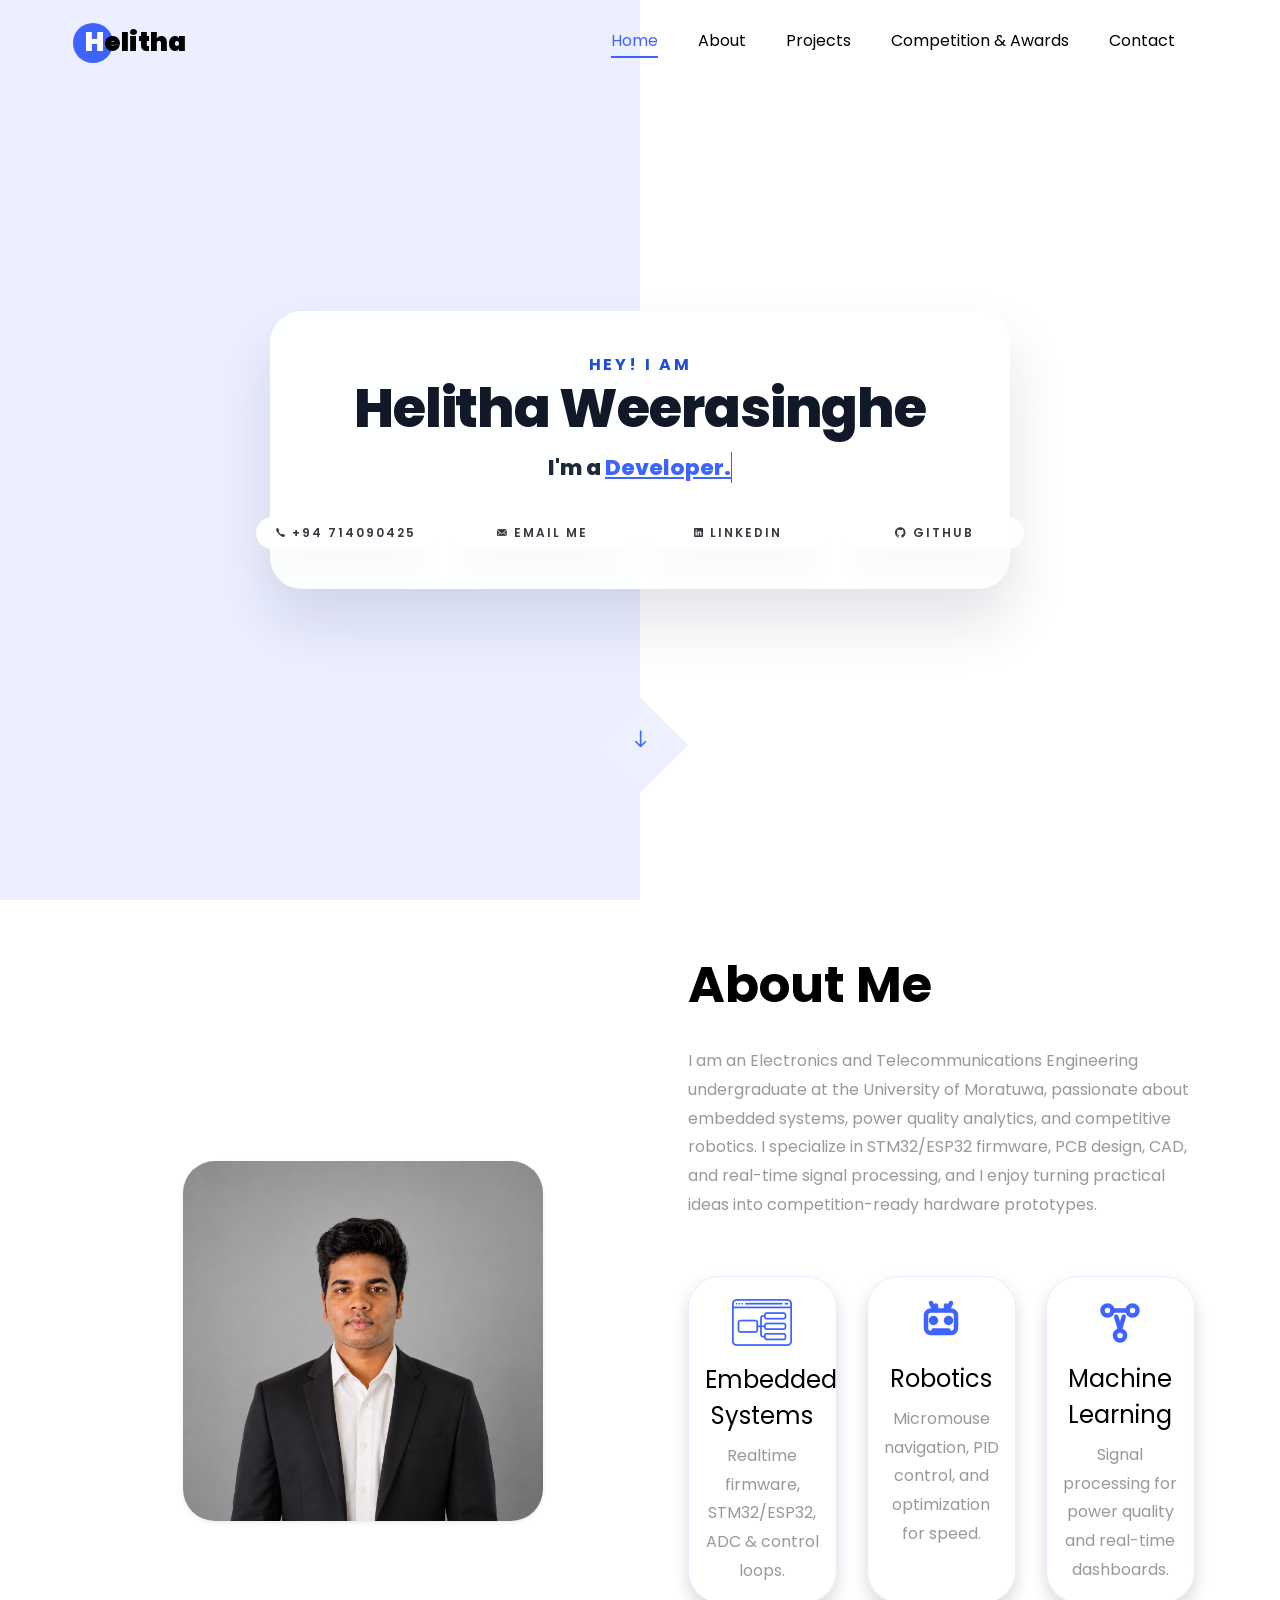
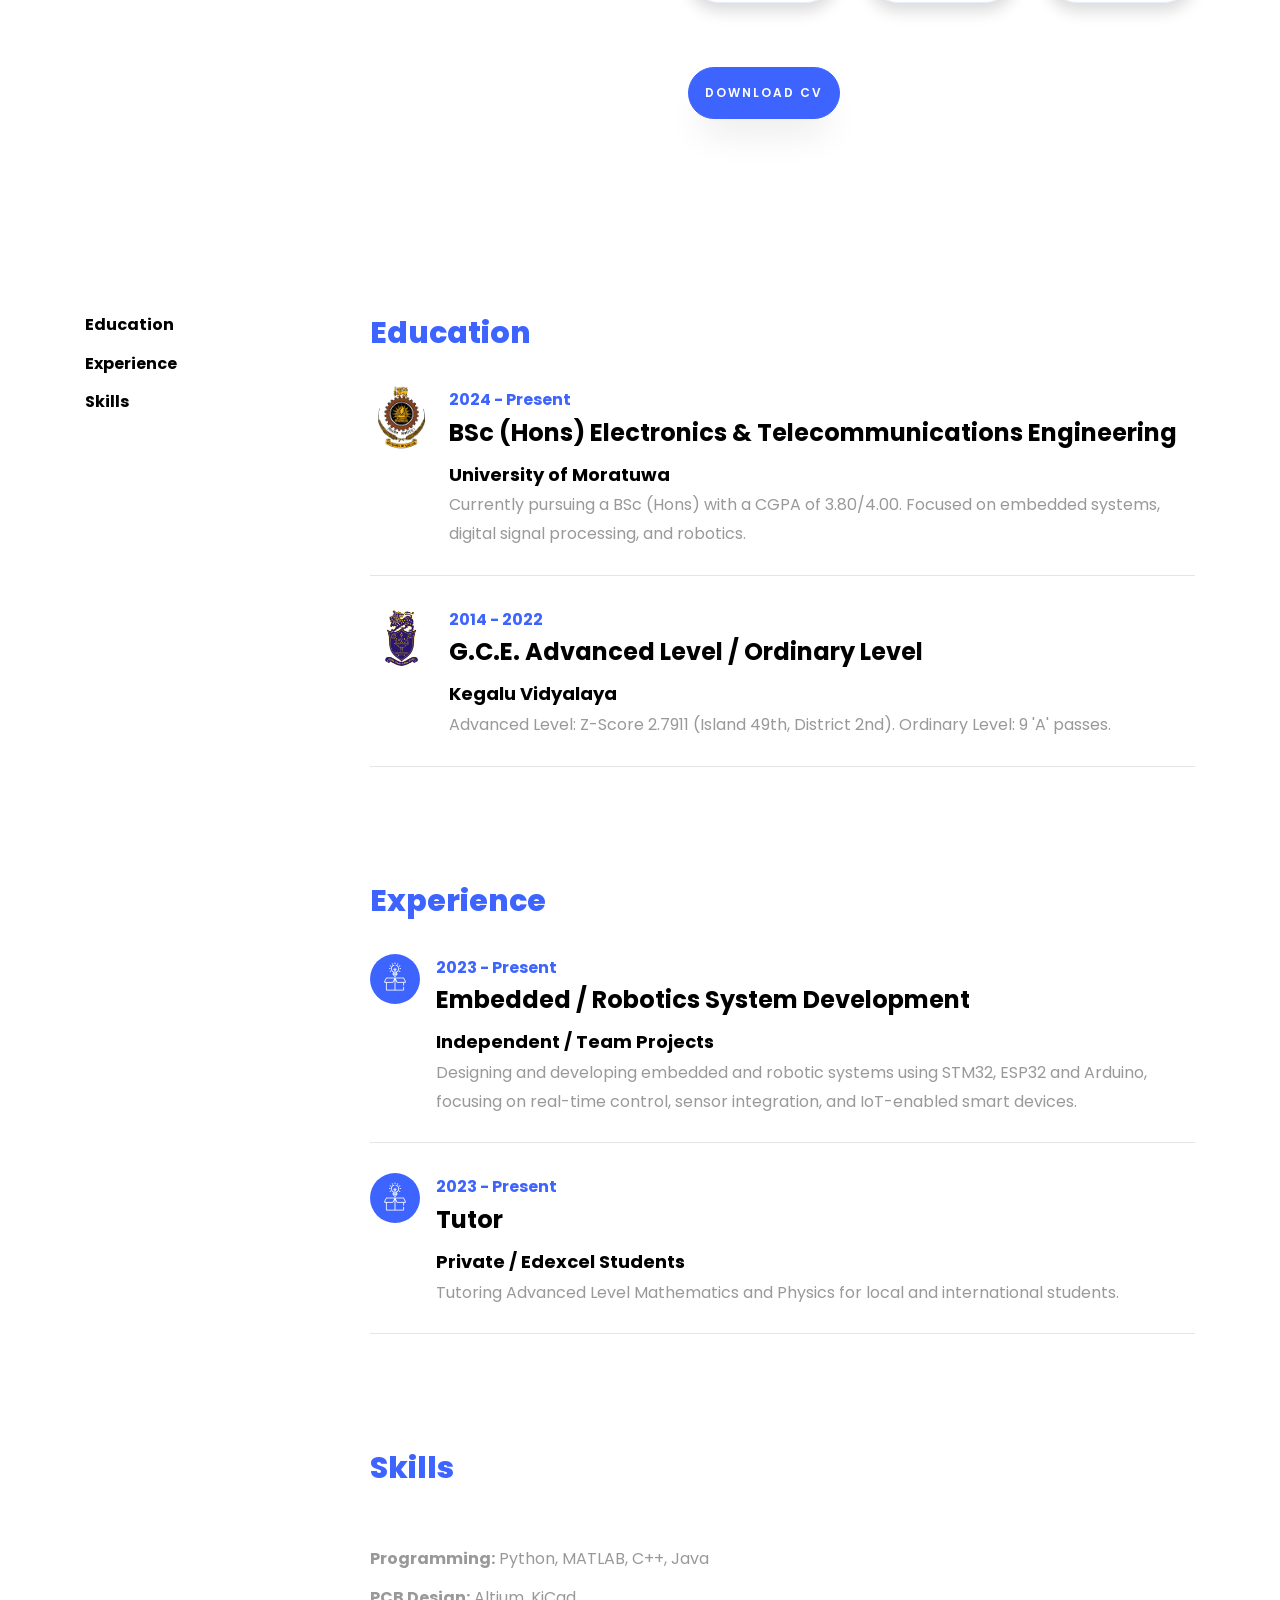
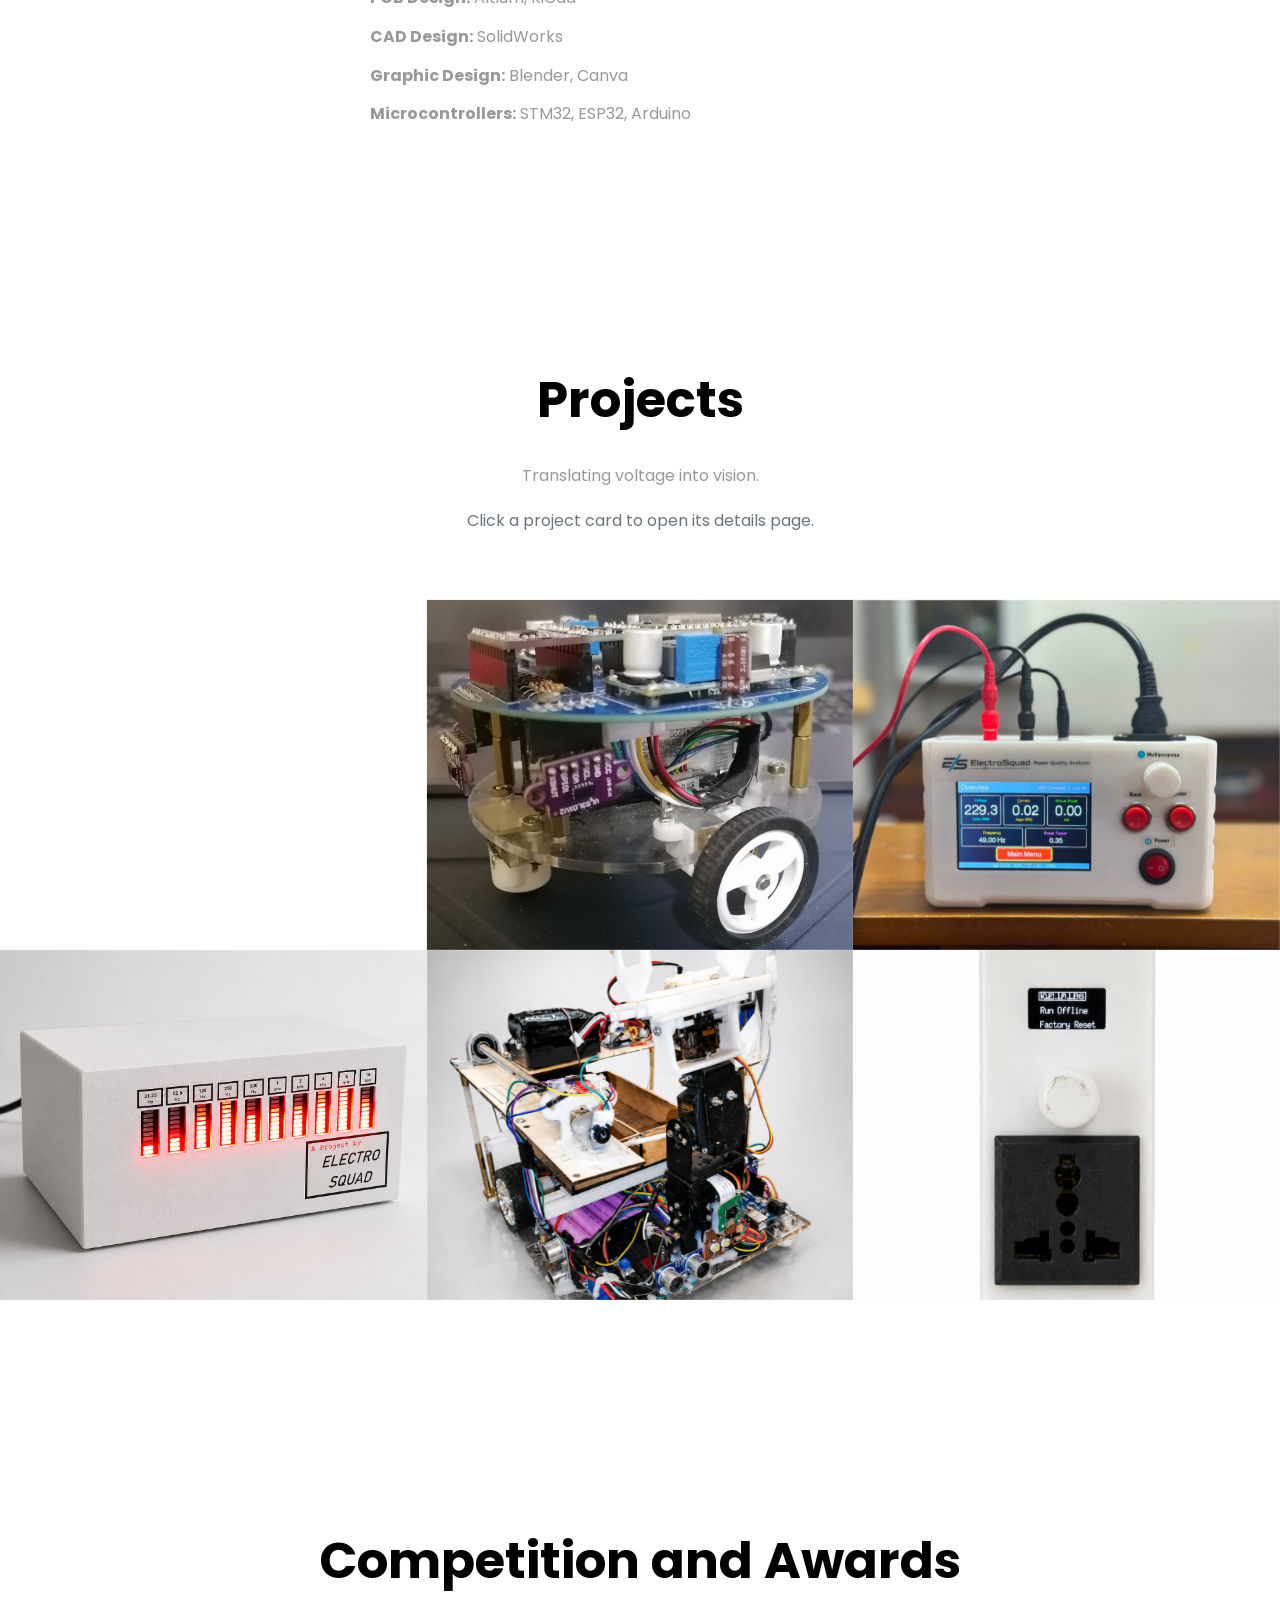
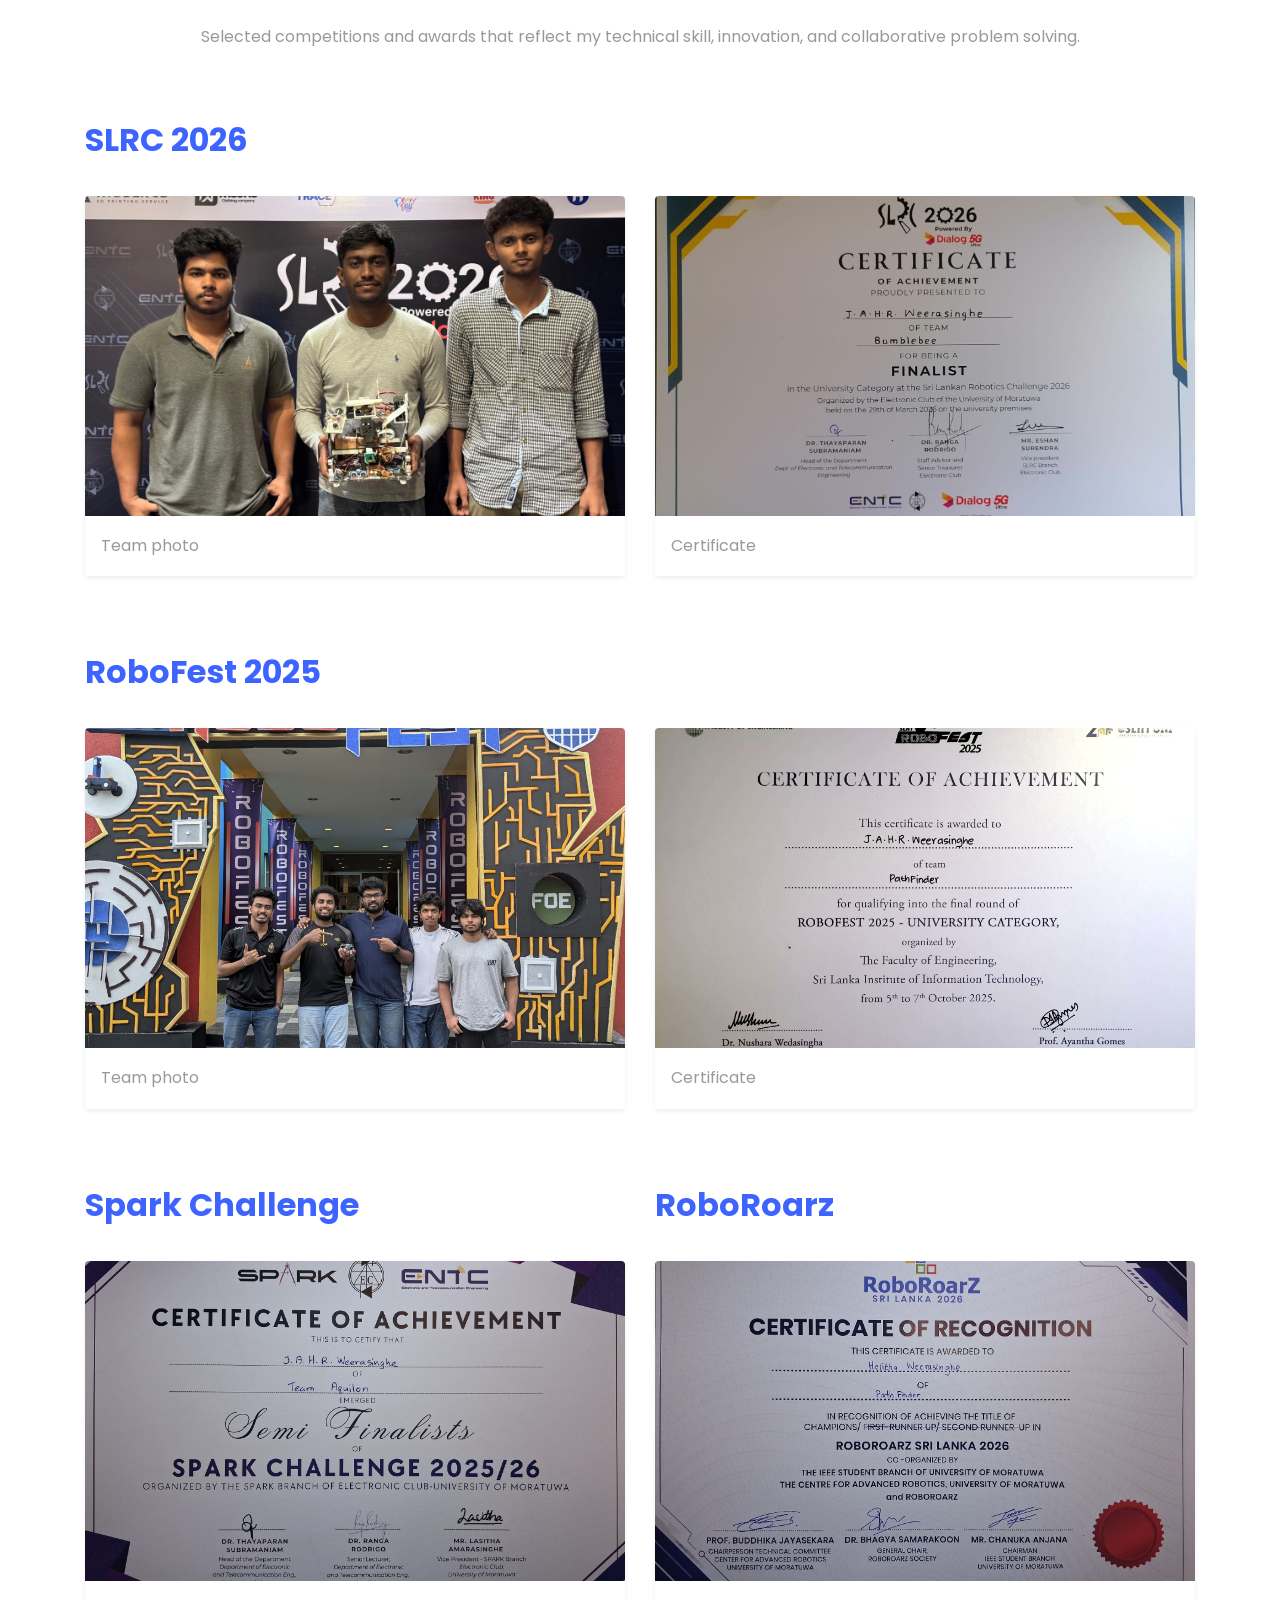
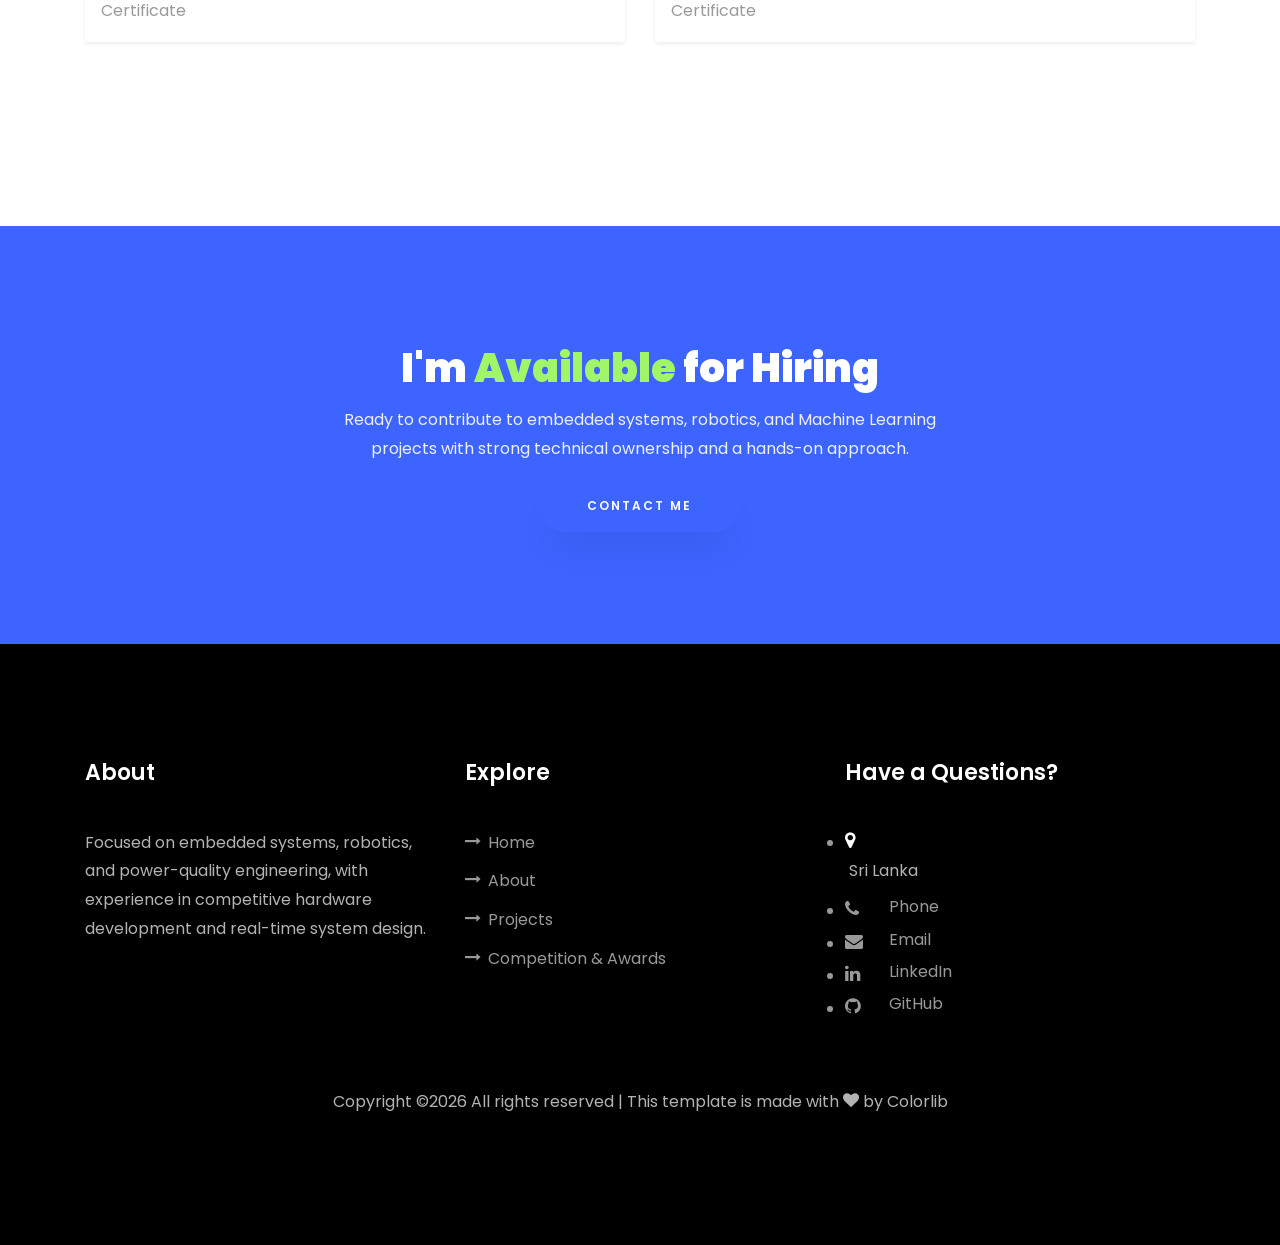
==== index.html @ 3f22e2e4 "Initial portfolio commit" ====
<!DOCTYPE html>
<html lang="en">
  <head>
    <title>Helitha Weerasinghe | Engineering Portfolio</title>
    <meta charset="utf-8">
    <meta name="viewport" content="width=device-width, initial-scale=1, shrink-to-fit=no">
    
    <link href="https://fonts.googleapis.com/css?family=Poppins:100,200,300,400,500,600,700,800,900" rel="stylesheet">

    <link rel="stylesheet" href="css/open-iconic-bootstrap.min.css">
    <link rel="stylesheet" href="css/animate.css">
    
    <link rel="stylesheet" href="css/owl.carousel.min.css">
    <link rel="stylesheet" href="css/owl.theme.default.min.css">
    <link rel="stylesheet" href="css/magnific-popup.css">

    <link rel="stylesheet" href="css/aos.css">

    <link rel="stylesheet" href="css/ionicons.min.css">
    
    <link rel="stylesheet" href="css/flaticon.css">
    <link rel="stylesheet" href="css/icomoon.css">
    <link rel="stylesheet" href="css/style.css">
  </head>
  <body data-spy="scroll" data-target=".site-navbar-target" data-offset="300">
	  
	  
    <nav class="navbar navbar-expand-lg navbar-dark ftco_navbar ftco-navbar-light site-navbar-target" id="ftco-navbar">
	    <div class="container">
	      <a class="navbar-brand" href="index.html"><span>H</span>elitha</a>
	      <button class="navbar-toggler js-fh5co-nav-toggle fh5co-nav-toggle" type="button" data-toggle="collapse" data-target="#ftco-nav" aria-controls="ftco-nav" aria-expanded="false" aria-label="Toggle navigation">
	        <span class="oi oi-menu"></span> Menu
	      </button>

	      <div class="collapse navbar-collapse" id="ftco-nav">
	        <ul class="navbar-nav nav ml-auto">
	          <li class="nav-item"><a href="#home-section" class="nav-link"><span>Home</span></a></li>
	          <li class="nav-item"><a href="#about-section" class="nav-link"><span>About</span></a></li>
	          <li class="nav-item"><a href="#projects-section" class="nav-link"><span>Projects</span></a></li>
	          <li class="nav-item"><a href="#competition-section" class="nav-link"><span>Competition &amp; Awards</span></a></li>
	          <li class="nav-item"><a href="#contact-section" class="nav-link"><span>Contact</span></a></li>
	        </ul>
	      </div>
	    </div>
	  </nav>
	  <section class="hero-wrap js-fullheight" id="home-section">
      <div class="overlay"></div>
      <div class="container">
        <div class="row no-gutters slider-text js-fullheight justify-content-center align-items-center">
          <div class="col-lg-8 col-md-6 ftco-animate d-flex align-items-center">
          	<div class="text text-center">
          		<span class="subheading">Hey! I am</span>
		  				<h1>Helitha Weerasinghe</h1>			  				<h2>I'm a 
								  <span
								     class="txt-rotate"
								     data-period="2000"
									     data-rotate='[ "Developer.", "Problem Solver.", "Competitor." ]'></span>
								</h2>								<div class="d-flex flex-column flex-sm-row justify-content-center align-items-center mt-4 contact-links">
								  <a href="tel:+94714090425" class="btn btn-light m-2 text-dark"><span class="ion-ios-call"></span> +94 714090425</a>
								  <a href="mailto:helithaweerasinghe4101@gmail.com" class="btn btn-light m-2 text-dark"><span class="ion-ios-mail"></span> Email Me</a>
								  <a href="https://www.linkedin.com/in/helitha-ruvinda-300064315/" target="_blank" class="btn btn-light m-2 text-dark"><span class="ion-logo-linkedin"></span> LinkedIn</a>
								  <a href="https://github.com/Helitha-Ruvinda" target="_blank" class="btn btn-light m-2 text-dark"><span class="ion-logo-github"></span> GitHub</a>
								</div>
							</div>
            </div>
          </div>
        </div>
      </div>
      <div class="mouse">
      				<a href="#about-section" class="mouse-icon">
					<div class="mouse-wheel"><span class="ion-ios-arrow-round-down"></span></div>
				</a>
			</div>
    </section>

    <section class="ftco-about img ftco-section ftco-no-pt ftco-no-pb" id="about-section">
    	<div class="container">
    		<div class="row d-flex no-gutters">
    			<div class="col-md-6 col-lg-6 d-flex justify-content-center">
    				<div class="img-about d-flex align-items-center justify-content-center">
    					<div class="profile-photo-card shadow-sm">
    						<img src="images/Helitha2.png" alt="Helitha Weerasinghe" class="img-fluid profile-photo">
    					</div>
    				</div>
    			</div>
    			<div class="col-md-6 col-lg-6 pl-md-5 py-5">
    				<div class="row justify-content-start pb-3">
		          <div class="col-md-12 heading-section ftco-animate">
		          	<h1 class="big">About</h1>
		            <h2 class="mb-4">About Me</h2>
		            <p>I am an Electronics and Telecommunications Engineering undergraduate at the University of Moratuwa, passionate about embedded systems, power quality analytics, and competitive robotics. I specialize in STM32/ESP32 firmware, PCB design, CAD, and real-time signal processing, and I enjoy turning practical ideas into competition-ready hardware prototypes.</p>
		          </div>
		        </div>

	        <!-- Highlights: quick visual summary -->
	        <div class="row mt-4">
	          <div class="col-md-4 d-flex align-items-stretch">
	            <div class="services-1 shadow p-3 w-100 text-center">
	              <span class="icon d-flex align-items-center justify-content-center mb-2"><i class="flaticon-ux-design"></i></span>
	              <h4 class="mb-2">Embedded Systems</h4>
	              <p class="mb-0">Realtime firmware, STM32/ESP32, ADC & control loops.</p>
	            </div>
	          </div>
	          <div class="col-md-4 d-flex align-items-stretch">
	            <div class="services-1 shadow p-3 w-100 text-center">
	              <span class="icon d-flex align-items-center justify-content-center mb-2">
	                <svg viewBox="0 0 24 24" fill="none" stroke="currentColor" stroke-width="1.8" stroke-linecap="round" stroke-linejoin="round" xmlns="http://www.w3.org/2000/svg">
	                  <rect x="6" y="7" width="12" height="9" rx="2" />
	                  <circle cx="9" cy="11" r="1" />
	                  <circle cx="15" cy="11" r="1" />
	                  <path d="M9 15h6" />
	                  <path d="M10 7V5" />
	                  <path d="M14 7V5" />
	                  <path d="M8 4l1 2" />
	                  <path d="M16 4l-1 2" />
	                </svg>
	              </span>
	              <h4 class="mb-2">Robotics</h4>
	              <p class="mb-0">Micromouse navigation, PID control, and optimization for speed.</p>
	            </div>
	          </div>
	          <div class="col-md-4 d-flex align-items-stretch">
	            <div class="services-1 shadow p-3 w-100 text-center">
	              <span class="icon d-flex align-items-center justify-content-center mb-2">
	                <svg viewBox="0 0 24 24" fill="none" stroke="currentColor" stroke-width="1.8" stroke-linecap="round" stroke-linejoin="round" xmlns="http://www.w3.org/2000/svg">
	                  <circle cx="7" cy="7" r="2" />
	                  <circle cx="17" cy="7" r="2" />
	                  <circle cx="12" cy="17" r="2" />
	                  <path d="M9 7h6" />
	                  <path d="M10.5 9.5L12 14.5" />
	                  <path d="M13.5 9.5L12 14.5" />
	                </svg>
	              </span>
	              <h4 class="mb-2">Machine Learning</h4>
	              <p class="mb-0">Signal processing for power quality and real-time dashboards.</p>
	            </div>
	          </div>
	        </div>

	        <div class="mt-4">
	          <p><a href="#" class="btn btn-primary py-3 px-3">Download CV</a></p>
	        </div>
	        </div>
        </div>
    	</div>

    <div class="ftco-section ftco-no-pb goto-here">
    	<div class="container">
    		<div class="row justify-content-center pb-3">
			  <div class="col-md-12 heading-section text-center ftco-animate">
			  </div>
			</div>
    		<div class="row">
    			<div class="col-md-3">
    			  <nav id="navi">
					    <ul>
					      <li><a href="#page-1">Education</a></li>
					      <li><a href="#page-2">Experience</a></li>
					      <li><a href="#page-3">Skills</a></li>
					    </ul>
					  </nav>
					</div>
					<div class="col-md-9">
					  <div id="page-1" class= "page one">
					  	<h2 class="heading">Education</h2>
					    <div class="resume-wrap d-flex ftco-animate">
	    				<div class="icon d-flex align-items-center justify-content-center" style="width:64px;height:64px;background:none;padding:0;overflow:hidden;border-radius:50%;">
	    					<img src="images/University_of_Moratuwa_logo.png" alt="University of Moratuwa" style="width:100%;height:100%;border-radius:50%;object-fit:cover;display:block;">
	    				</div>
	    				<div class="text pl-3">
		    					<span class="date">2024 - Present</span>
		    					<h2>BSc (Hons) Electronics &amp; Telecommunications Engineering</h2>
		    					<span class="position">University of Moratuwa</span>
		    					<p>Currently pursuing a BSc (Hons) with a CGPA of 3.80/4.00. Focused on embedded systems, digital signal processing, and robotics.</p>
					  		</div>
	    				</div>
	    				<div class="resume-wrap d-flex ftco-animate">
	    				<div class="icon d-flex align-items-center justify-content-center" style="width:64px;height:64px;background:none;padding:0;overflow:hidden;border-radius:50%;">
	    					<img src="images/Kegalu_Vidyalaya_Logo.png" alt="Kegalu Vidyalaya" style="width:90%;height:90%;border-radius:50%;object-fit:contain;display:block;margin:auto;">
	    				</div>
	    				<div class="text pl-3">
		    					<span class="date">2014 - 2022</span>
		    					<h2>G.C.E. Advanced Level / Ordinary Level</h2>
		    					<span class="position">Kegalu Vidyalaya</span>
		    					<p>Advanced Level: Z-Score 2.7911 (Island 49th, District 2nd). Ordinary Level: 9 'A' passes.</p>
					  		</div>
	    				</div>
					  </div>

					  <div id="page-2" class= "page two">
					  	<h2 class="heading">Experience</h2>
					    <div class="resume-wrap d-flex ftco-animate">
	    				<div class="icon d-flex align-items-center justify-content-center">
	    					<span class="flaticon-ideas"></span>
	    				</div>
	    				<div class="text pl-3">
		    					<span class="date">2023 - Present</span>
		    					<h2>Embedded / Robotics System Development</h2>
		    					<span class="position">Independent / Team Projects</span>
		    					<p>Designing and developing embedded and robotic systems using STM32, ESP32 and Arduino, focusing on real-time control, sensor integration, and IoT-enabled smart devices.</p>
					  		</div>
	    				</div>
	    				<div class="resume-wrap d-flex ftco-animate">
	    				<div class="icon d-flex align-items-center justify-content-center">
	    					<span class="flaticon-ideas"></span>
	    				</div>
	    				<div class="text pl-3">
		    					<span class="date">2023 - Present</span>
		    					<h2>Tutor</h2>
		    					<span class="position">Private / Edexcel Students</span>
		    					<p>Tutoring Advanced Level Mathematics and Physics for local and international students.</p>
					  		</div>
	    				</div>
					  </div>

					  <div id="page-3" class= "page three">
					  	<h2 class="heading">Skills</h2>
					  	<div class="row mb-4">
					  		<div class="col-md-12">
		    					<ul class="about-info mt-4 px-md-0 px-2">
		    						<li><strong>Programming:</strong> Python, MATLAB, C++, Java</li>
		    						<li><strong>PCB Design:</strong> Altium, KiCad</li>
		    						<li><strong>CAD Design:</strong> SolidWorks</li>
		    						<li><strong>Graphic Design:</strong> Blender, Canva</li>
		    						<li><strong>Microcontrollers:</strong> STM32, ESP32, Arduino</li>
		    					</ul>
					  		</div>
						</div>

						      </div>
						    </div>
					  	</div>
			  	</div>
			  </div>
    	</div>    </section>

    <section class="ftco-section ftco-project" id="projects-section">
    	<div class="container-fluid px-md-0">
    		<div class="row no-gutters justify-content-center pb-5">
          <div class="col-md-12 heading-section text-center ftco-animate">
          	<h1 class="big big-2">Projects</h1>
            <h2 class="mb-4">Projects</h2>
            <p>Translating voltage into vision.</p>
            <p class="text-muted">Click a project card to open its details page.</p>
          </div>
        </div>
    		<div class="row no-gutters">
    			<div class="col-md-4">
    				<a href="project-micromouse2026.html" class="d-block" style="display:block;width:100%;height:100%;">
	    				<div class="project img ftco-animate d-flex justify-content-center align-items-center" style="background-image: url(images/Micromouse2026.jpg);">
	    					<div class="overlay"></div>
	    					<div class="text text-center p-4">
	      						<h3>Micromouse 2026 - BlackPearl</h3>
	      						<span>Autonomous Robotics</span>
	    					</div>
	    				</div>
    				</a>
  				</div>
  				<div class="col-md-4">
    				<a href="project-micromouse2025.html" class="d-block" style="display:block;width:100%;height:100%;">
	    				<div class="project img ftco-animate d-flex justify-content-center align-items-center" style="background-image: url(images/Micromouse22025.jpg);">
	    					<div class="overlay"></div>
	    					<div class="text text-center p-4">
	      						<h3>Micromouse 2025</h3>
	      						<span>Maze Navigation</span>
	    					</div>
	    				</div>
    				</a>
  				</div>

  				<div class="col-md-4">
    				<a href="project-powerqualityanalyzer.html" class="d-block" style="display:block;width:100%;height:100%;">
	    				<div class="project img ftco-animate d-flex justify-content-center align-items-center" style="background-image: url(images/PowerQualityAnalyzer.jpeg);">
	    					<div class="overlay"></div>
	    					<div class="text text-center p-4">
	      						<h3>Power Quality Analyzer</h3>
	      						<span>Electrical Diagnostics</span>
	    					</div>
	    				</div>
    				</a>
  				</div>
  				<div class="col-md-4">
    				<a href="project-analog-audio-spectrum-analyzer.html" class="d-block" style="display:block;width:100%;height:100%;">
	    				<div class="project img ftco-animate d-flex justify-content-center align-items-center" style="background-image: url(images/FrequencySpectrumAnalyzer.png);">
	    					<div class="overlay"></div>
	    					<div class="text text-center p-4">
	      						<h3>Frequency Spectrum Analyzer</h3>
	      						<span>Analog Frequency Analyzer</span>
	    					</div>
	    				</div>
    				</a>
  				</div>
  				<div class="col-md-4">
    				<a href="project-slrc2026.html" class="d-block" style="display:block;width:100%;height:100%;">
	    				<div class="project img ftco-animate d-flex justify-content-center align-items-center" style="background-image: url(images/SLRC2026.jpg);">
	    					<div class="overlay"></div>
	    					<div class="text text-center p-4">
	      						<h3>SLRC 2026</h3>
	      						<span>Robotics Competition</span>
	    					</div>
	    				</div>
    				</a>
  				</div>
  				<div class="col-md-4">
    				<a href="project-smartacpoweradapter.html" class="d-block" style="display:block;width:100%;height:100%;">
	    				<div class="project img ftco-animate d-flex justify-content-center align-items-center" style="background-image: url(images/SmartAcPowerAdapter.png);">
	    					<div class="overlay"></div>
	    					<div class="text text-center p-4">
	      						<h3>Smart AC Power Adapter</h3>
	      						<span>Power Quality Automation</span>
	    					</div>
	    				</div>
    				</a>
  				</div>
    		</div>
    	</div>
    </section>

    <section class="ftco-section" id="competition-section">
      <div class="container">
        <div class="row justify-content-center pb-5">
          <div class="col-md-12 heading-section text-center ftco-animate">
            <h1 class="big big-2">Competition & Awards</h1>
            <h2 class="mb-4">Competition and Awards</h2>
            <p>Selected competitions and awards that reflect my technical skill, innovation, and collaborative problem solving.</p>
          </div>
        </div>
        <div class="row mb-5">
          <div class="col-12 mb-3">
            <h2 class="mb-3 text-primary font-weight-bold">SLRC 2026</h2>
          </div>
          <div class="col-md-6 mb-4 ftco-animate">
            <div class="shadow-sm rounded overflow-hidden h-100 d-flex flex-column">
              <div style="height:320px; overflow:hidden;">
                <img src="images/SLRC.jpg" class="img-fluid w-100 h-100" style="object-fit:cover;" alt="SLRC team photo">
              </div>
              <div class="p-3 bg-white">
                <p class="mb-0">Team photo</p>
              </div>
            </div>
          </div>
          <div class="col-md-6 mb-4 ftco-animate">
            <div class="shadow-sm rounded overflow-hidden h-100 d-flex flex-column">
              <div style="height:320px; overflow:hidden;">
                <img src="images/SLRC.jpeg" class="img-fluid w-100 h-100" style="object-fit:cover;" alt="SLRC certificate">
              </div>
              <div class="p-3 bg-white">
                <p class="mb-0">Certificate</p>
              </div>
            </div>
          </div>
        </div>
        <div class="row mb-5">
          <div class="col-12 mb-3">
            <h2 class="mb-3 text-primary font-weight-bold">RoboFest 2025</h2>
          </div>
          <div class="col-md-6 mb-4 ftco-animate">
            <div class="shadow-sm rounded overflow-hidden h-100 d-flex flex-column">
              <div style="height:320px; overflow:hidden;">
                <img src="images/RoboFest2025%20(2).jpg" class="img-fluid w-100 h-100" style="object-fit:cover;" alt="RoboFest team photo">
              </div>
              <div class="p-3 bg-white">
                <p class="mb-0">Team photo</p>
              </div>
            </div>
          </div>
          <div class="col-md-6 mb-4 ftco-animate">
            <div class="shadow-sm rounded overflow-hidden h-100 d-flex flex-column">
              <div style="height:320px; overflow:hidden;">
                <img src="images/RoboFest2025.jpg" class="img-fluid w-100 h-100" style="object-fit:cover;" alt="RoboFest certificate">
              </div>
              <div class="p-3 bg-white">
                <p class="mb-0">Certificate</p>
              </div>
            </div>
          </div>
        </div>
        <div class="row mb-3">
          <div class="col-md-6">
            <h2 class="mb-3 text-primary font-weight-bold">Spark Challenge</h2>
          </div>
          <div class="col-md-6">
            <h2 class="mb-3 text-primary font-weight-bold">RoboRoarz</h2>
          </div>
        </div>
        <div class="row mb-5">
          <div class="col-md-6 mb-4 ftco-animate">
            <div class="shadow-sm rounded overflow-hidden h-100 d-flex flex-column">
              <div style="height:320px; overflow:hidden;">
                <img src="images/Spark.jpg" class="img-fluid w-100 h-100" style="object-fit:cover;" alt="Spark certificate">
              </div>
              <div class="p-3 bg-white">
                <p class="mb-0">Certificate</p>
              </div>
            </div>
          </div>
          <div class="col-md-6 mb-4 ftco-animate">
            <div class="shadow-sm rounded overflow-hidden h-100 d-flex flex-column">
              <div style="height:320px; overflow:hidden;">
                <img src="images/RoboRoarz.jpg" class="img-fluid w-100 h-100" style="object-fit:cover;" alt="RoboRoarz certificate">
              </div>
              <div class="p-3 bg-white">
                <p class="mb-0">Certificate</p>
              </div>
            </div>
          </div>
        </div>
      </div>
    </section>





    <section class="ftco-section ftco-hireme img" style="background-image: url(images/bg_1.jpg)">
    	<div class="overlay"></div>
			<div class="container">
				<div class="row justify-content-center">
					<div class="col-md-7 ftco-animate text-center">
						<h2>I'm <span>Available</span> for Hiring</h2>
						<p>Ready to contribute to embedded systems, robotics, and Machine Learning projects with strong technical ownership and a hands-on approach.</p>
						<p class="mb-0"><a href="#contact-section" class="btn btn-primary py-3 px-5">Contact me</a></p>
					</div>
				</div>
			</div>
		</section>

    <footer id="contact-section" class="ftco-footer ftco-section">
      <div class="container">
        <div class="row mb-5">
          <div class="col-md-4">
            <div class="ftco-footer-widget mb-4">
              <h2 class="ftco-heading-2">About</h2>
              <p>Focused on embedded systems, robotics, and power-quality engineering, with experience in competitive hardware development and real-time system design.</p>
            </div>
          </div>
          <div class="col-md-4">
             <div class="ftco-footer-widget mb-4">
              <h2 class="ftco-heading-2">Explore</h2>
              <ul class="list-unstyled">
                <li><a href="#home-section"><span class="icon-long-arrow-right mr-2"></span>Home</a></li>
                <li><a href="#about-section"><span class="icon-long-arrow-right mr-2"></span>About</a></li>
                <li><a href="#projects-section"><span class="icon-long-arrow-right mr-2"></span>Projects</a></li>
                <li><a href="#competition-section"><span class="icon-long-arrow-right mr-2"></span>Competition &amp; Awards</a></li>
              </ul>
            </div>
          </div>
          <div class="col-md-4">
            <div class="ftco-footer-widget mb-4">
            	<h2 class="ftco-heading-2">Have a Questions?</h2>
            	<div class="block-23 mb-3">
	              <ul>
	                <li><span class="icon icon-map-marker"></span><span class="text">Sri Lanka</span></li>
	                <li><a href="tel:+94714090425"><span class="icon icon-phone"></span><span class="text">Phone</span></a></li>
	                <li><a href="mailto:helithaweerasinghe4101@gmail.com"><span class="icon icon-envelope"></span><span class="text">Email</span></a></li>
	                <li><a href="https://www.linkedin.com/in/helitha-ruvinda-300064315/" target="_blank" rel="noopener"><span class="icon icon-linkedin"></span><span class="text">LinkedIn</span></a></li>
	                <li><a href="https://github.com/Helitha-Ruvinda" target="_blank" rel="noopener"><span class="icon icon-github"></span><span class="text">GitHub</span></a></li>
	              </ul>
	            </div>
            </div>
          </div>
        </div>
        <div class="row">
          <div class="col-md-12 text-center">

            <p><!-- Link back to Colorlib can't be removed. Template is licensed under CC BY 3.0. -->
  Copyright &copy;<script>document.write(new Date().getFullYear());</script> All rights reserved | This template is made with <i class="icon-heart color-danger" aria-hidden="true"></i> by <a href="https://colorlib.com" target="_blank">Colorlib</a>
  <!-- Link back to Colorlib can't be removed. Template is licensed under CC BY 3.0. --></p>
          </div>
        </div>
      </div>
    </footer>
    
  

  <!-- loader -->
  <div id="ftco-loader" class="show fullscreen"><svg class="circular" width="48px" height="48px"><circle class="path-bg" cx="24" cy="24" r="22" fill="none" stroke-width="4" stroke="#eeeeee"/><circle class="path" cx="24" cy="24" r="22" fill="none" stroke-width="4" stroke-miterlimit="10" stroke="#F96D00"/></svg></div>


  <script src="js/jquery.min.js"></script>
  <script src="js/jquery-migrate-3.0.1.min.js"></script>
  <script src="js/popper.min.js"></script>
  <script src="js/bootstrap.min.js"></script>
  <script src="js/jquery.easing.1.3.js"></script>
  <script src="js/jquery.waypoints.min.js"></script>
  <script src="js/jquery.stellar.min.js"></script>
  <script src="js/owl.carousel.min.js"></script>
  <script src="js/jquery.magnific-popup.min.js"></script>
  <script src="js/aos.js"></script>
  <script src="js/jquery.animateNumber.min.js"></script>
  <script src="js/scrollax.min.js"></script>
  
  <script src="js/main.js"></script>
    
  </body>
</html>
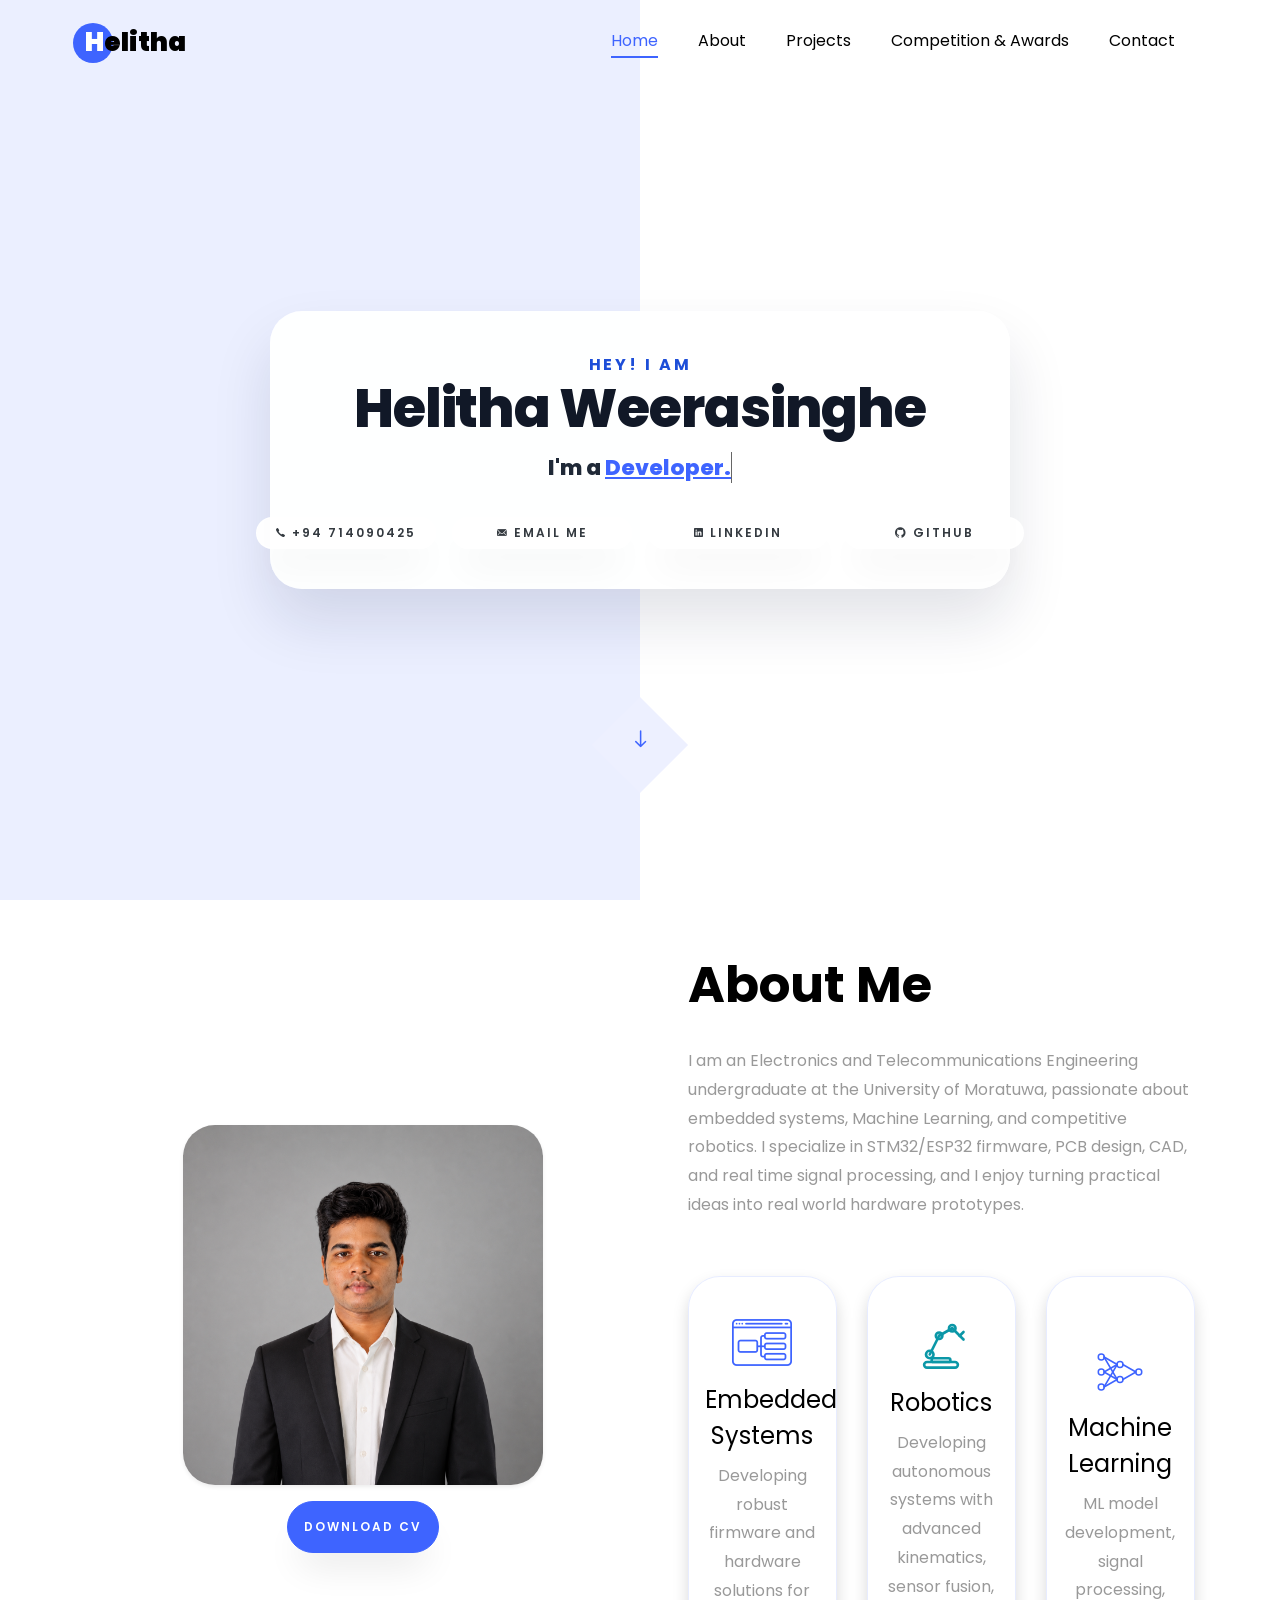
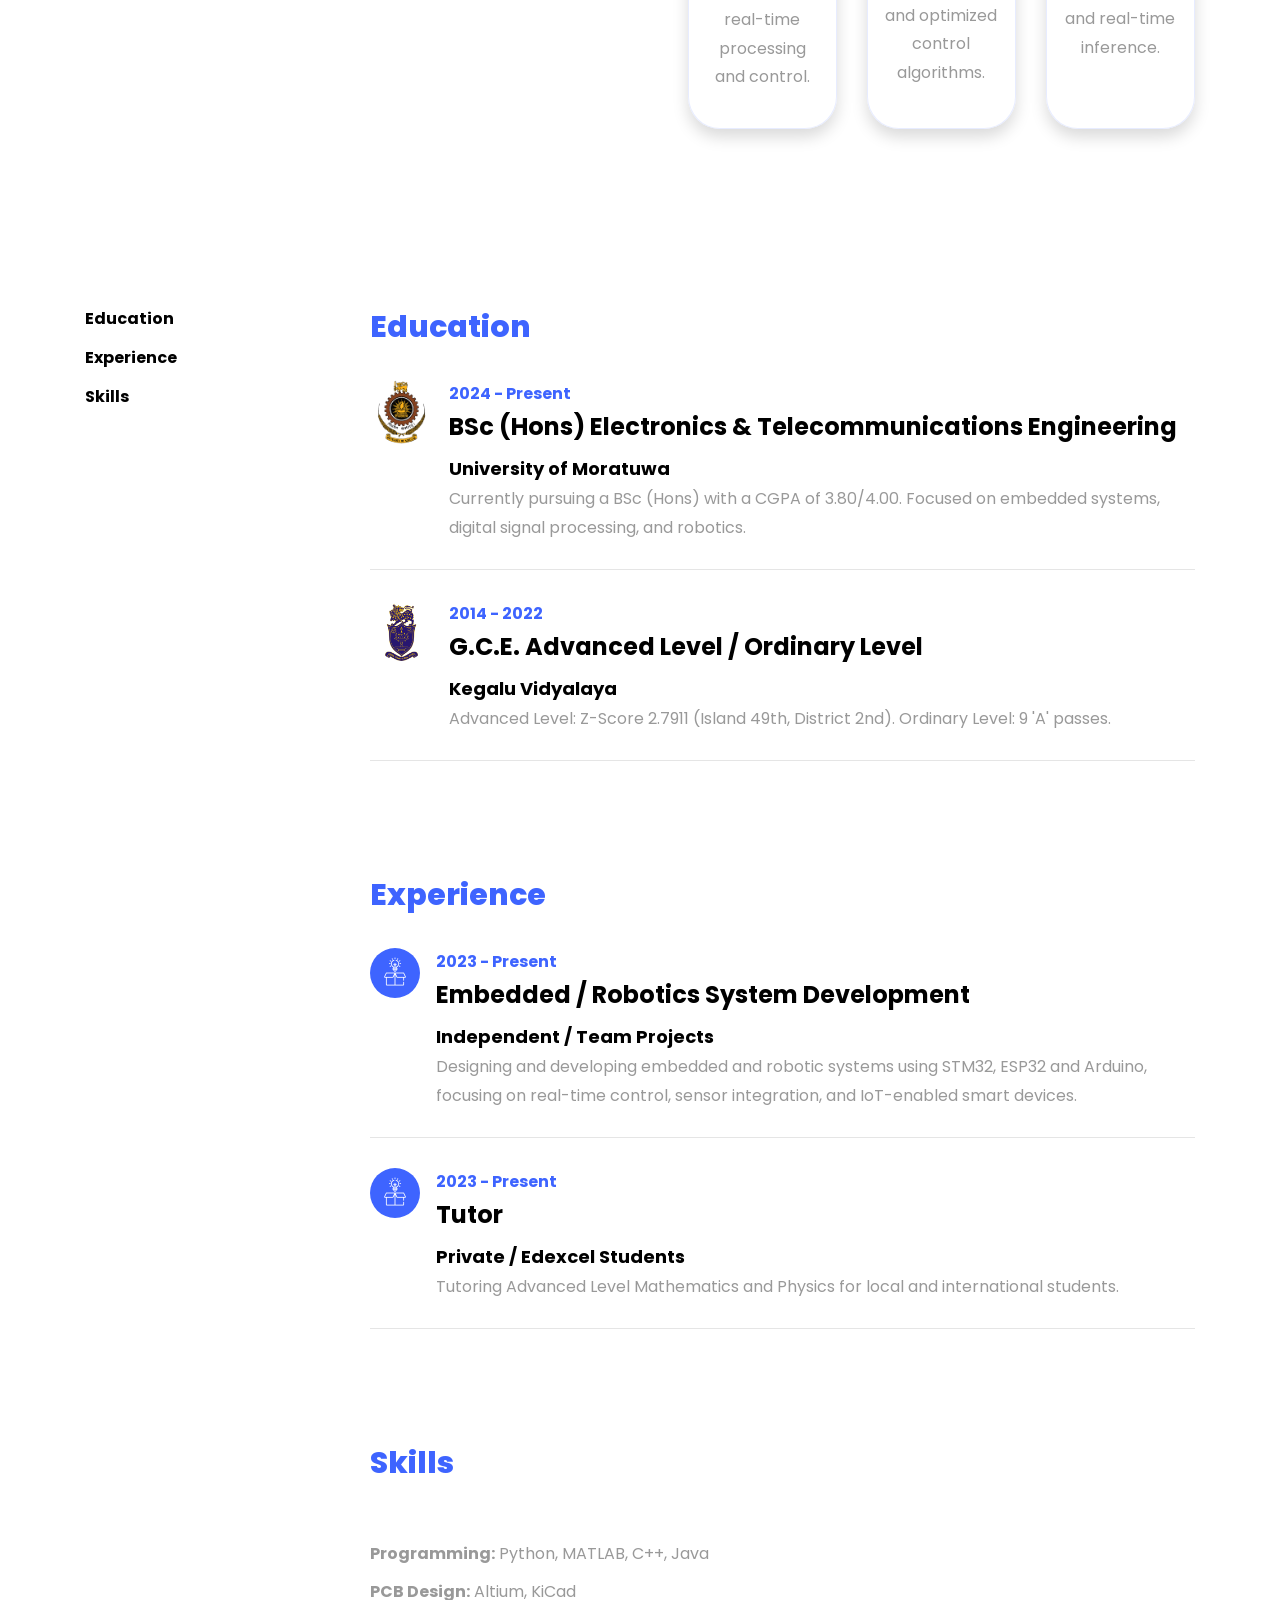
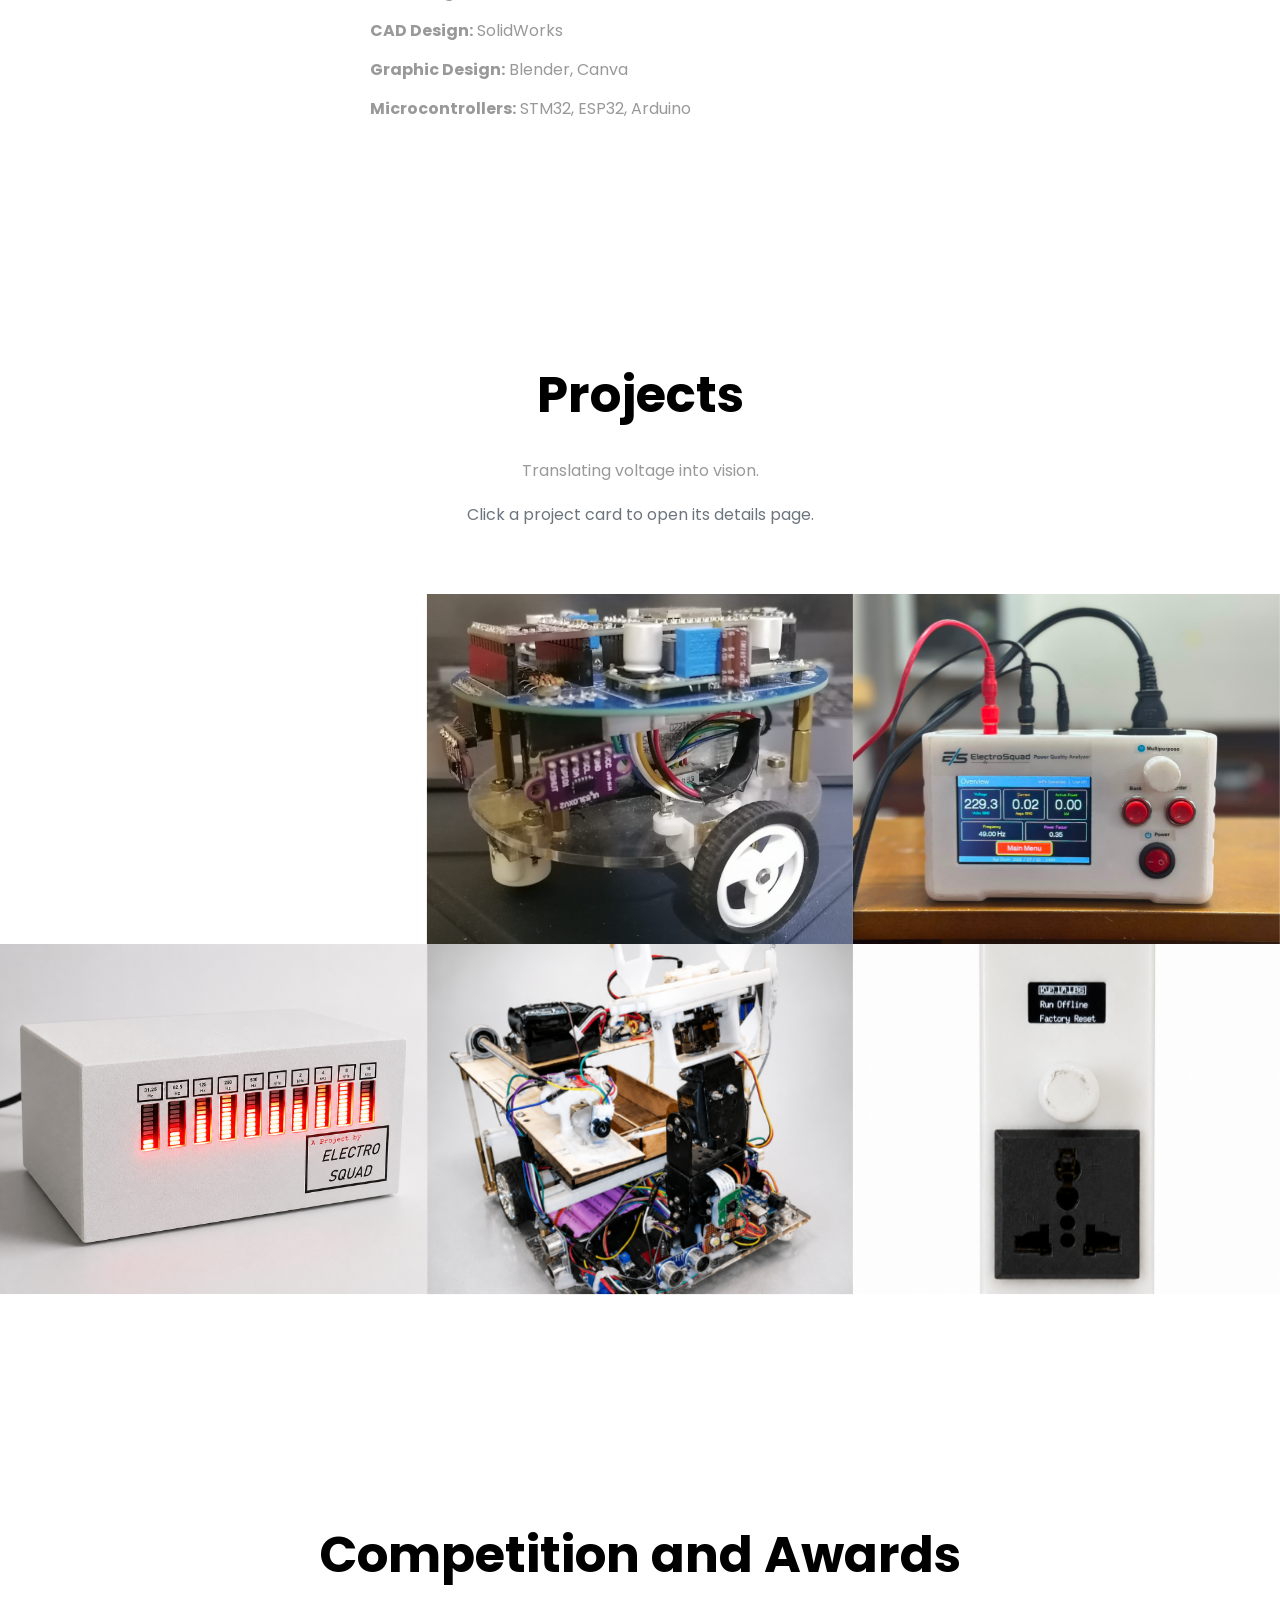
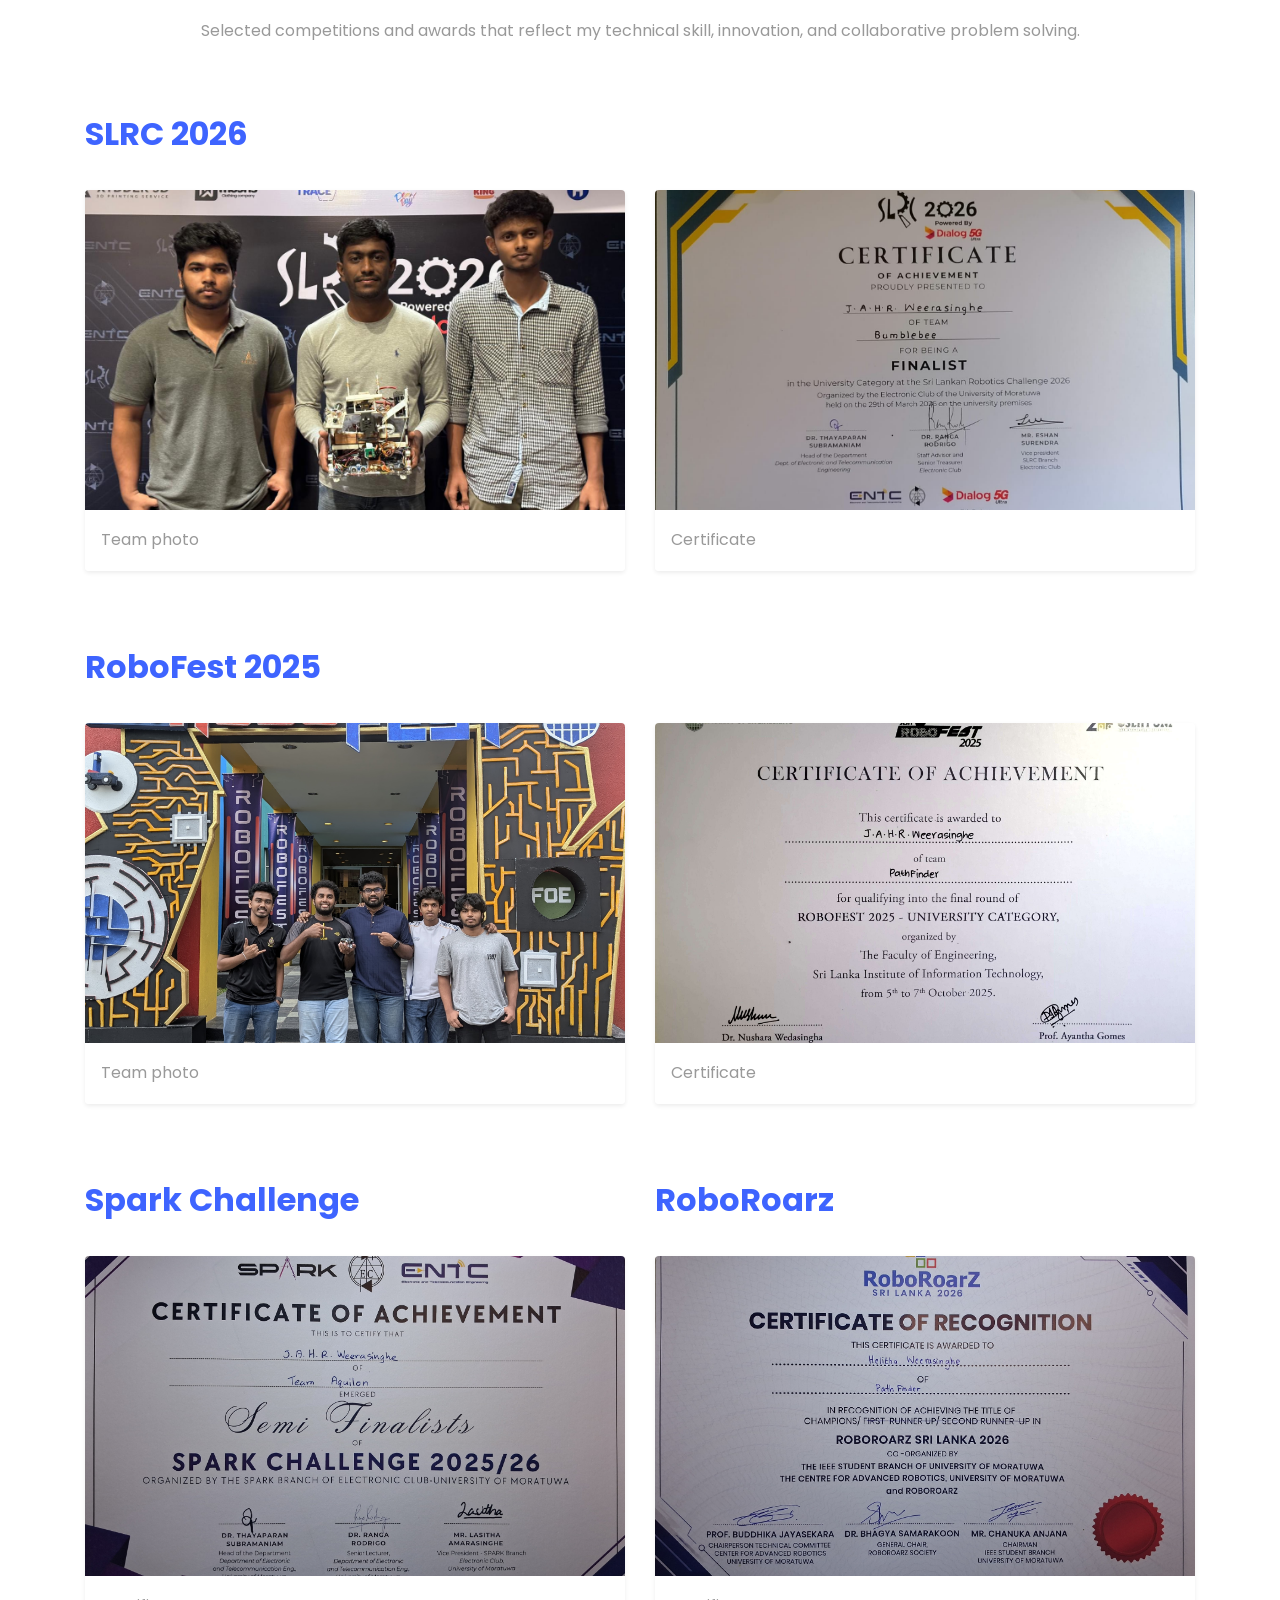
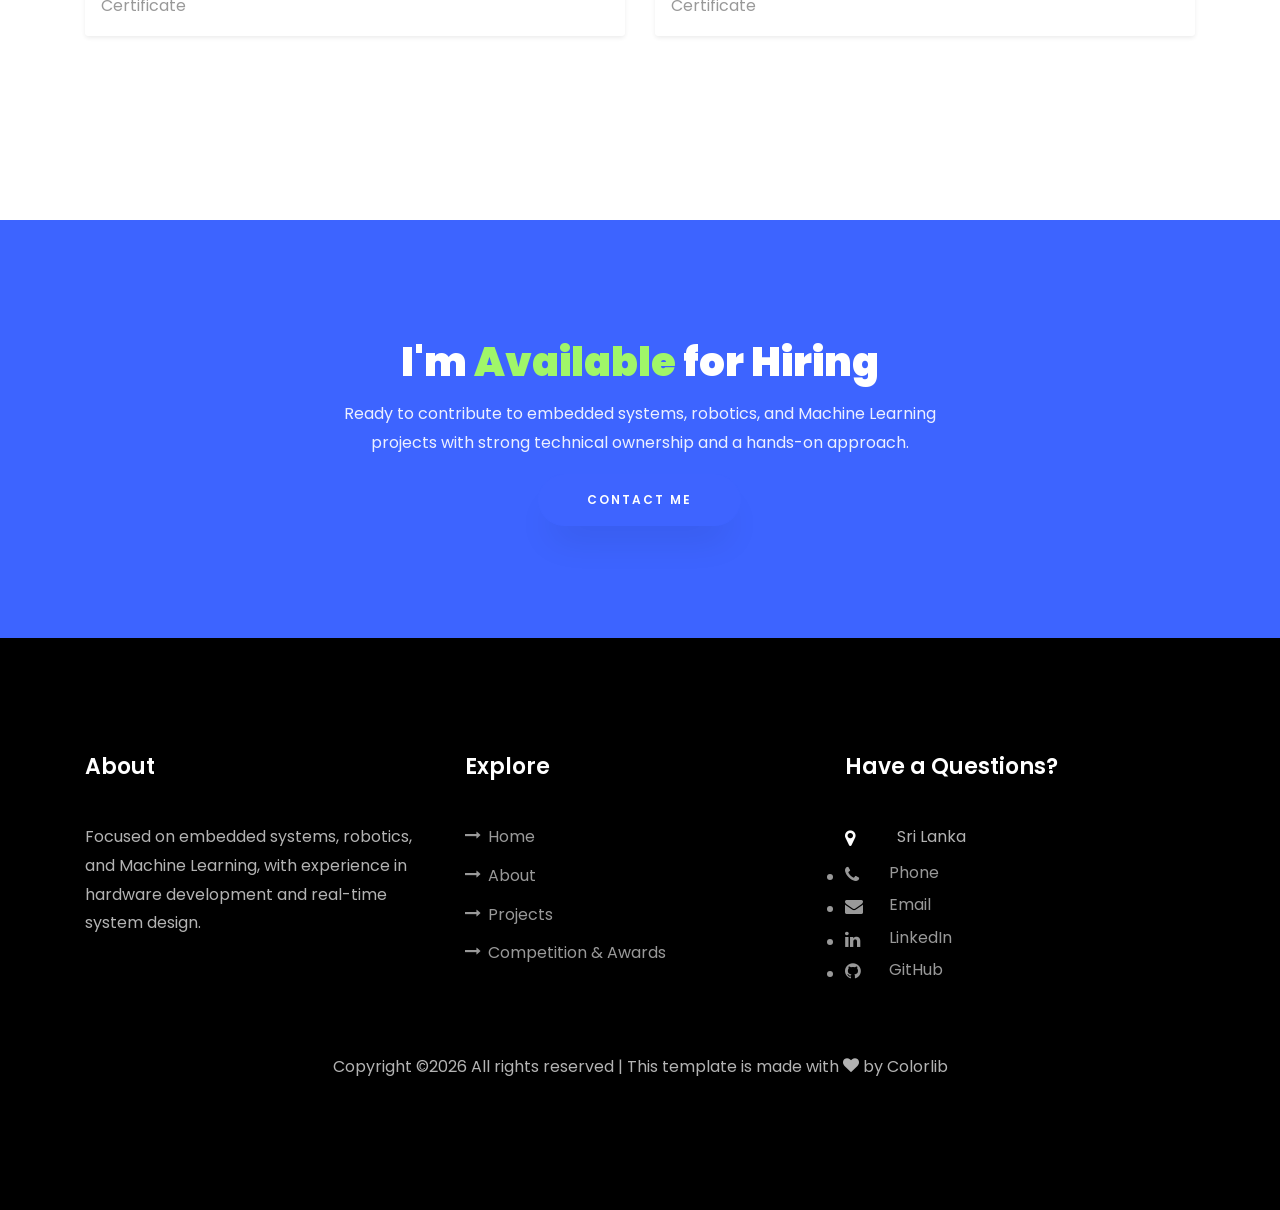
==== commit c73318ea: "Add PDF CV and update download button link" ====
--- a/index.html
+++ b/index.html
@@ -57,7 +57,7 @@
 									     data-rotate='[ "Developer.", "Problem Solver.", "Competitor." ]'></span>
 								</h2>								<div class="d-flex flex-column flex-sm-row justify-content-center align-items-center mt-4 contact-links">
 								  <a href="tel:+94714090425" class="btn btn-light m-2 text-dark"><span class="ion-ios-call"></span> +94 714090425</a>
-								  <a href="mailto:helithaweerasinghe4101@gmail.com" class="btn btn-light m-2 text-dark"><span class="ion-ios-mail"></span> Email Me</a>
+								  <a href="mailto:helithaweerasinghe4101@gmail.com" onclick="window.open(this.href); return false;" class="btn btn-light m-2 text-dark" rel="noopener"><span class="ion-ios-mail"></span> Email Me</a>
 								  <a href="https://www.linkedin.com/in/helitha-ruvinda-300064315/" target="_blank" class="btn btn-light m-2 text-dark"><span class="ion-logo-linkedin"></span> LinkedIn</a>
 								  <a href="https://github.com/Helitha-Ruvinda" target="_blank" class="btn btn-light m-2 text-dark"><span class="ion-logo-github"></span> GitHub</a>
 								</div>
@@ -77,9 +77,12 @@
     	<div class="container">
     		<div class="row d-flex no-gutters">
     			<div class="col-md-6 col-lg-6 d-flex justify-content-center">
-    				<div class="img-about d-flex align-items-center justify-content-center">
+    				<div class="img-about d-flex flex-column align-items-center justify-content-center">
     					<div class="profile-photo-card shadow-sm">
     						<img src="images/Helitha2.png" alt="Helitha Weerasinghe" class="img-fluid profile-photo">
+    					</div>
+    					<div class="mt-3 text-center">
+    						<a href="files/Helitha_Weerasinghe_CV.pdf" target="_blank" rel="noopener" class="btn btn-primary py-3 px-3">Download CV</a>
     					</div>
     				</div>
     			</div>
@@ -88,58 +91,78 @@
 		          <div class="col-md-12 heading-section ftco-animate">
 		          	<h1 class="big">About</h1>
 		            <h2 class="mb-4">About Me</h2>
-		            <p>I am an Electronics and Telecommunications Engineering undergraduate at the University of Moratuwa, passionate about embedded systems, power quality analytics, and competitive robotics. I specialize in STM32/ESP32 firmware, PCB design, CAD, and real-time signal processing, and I enjoy turning practical ideas into competition-ready hardware prototypes.</p>
+		            <p>I am an Electronics and Telecommunications Engineering undergraduate at the University of Moratuwa, passionate about embedded systems, Machine Learning, and competitive robotics. I specialize in STM32/ESP32 firmware, PCB design, CAD, and real time signal processing, and I enjoy turning practical ideas into real world hardware prototypes.</p>
 		          </div>
 		        </div>
 
 	        <!-- Highlights: quick visual summary -->
 	        <div class="row mt-4">
 	          <div class="col-md-4 d-flex align-items-stretch">
-	            <div class="services-1 shadow p-3 w-100 text-center">
+	            <div class="services-1 shadow p-3 w-100 text-center d-flex flex-column justify-content-center h-100">
 	              <span class="icon d-flex align-items-center justify-content-center mb-2"><i class="flaticon-ux-design"></i></span>
 	              <h4 class="mb-2">Embedded Systems</h4>
-	              <p class="mb-0">Realtime firmware, STM32/ESP32, ADC & control loops.</p>
+	              <p class="mb-0">Developing robust firmware and hardware solutions for real-time processing and control.</p>
 	            </div>
 	          </div>
 	          <div class="col-md-4 d-flex align-items-stretch">
-	            <div class="services-1 shadow p-3 w-100 text-center">
+	            <div class="services-1 shadow p-3 w-100 text-center d-flex flex-column justify-content-center h-100">
 	              <span class="icon d-flex align-items-center justify-content-center mb-2">
-	                <svg viewBox="0 0 24 24" fill="none" stroke="currentColor" stroke-width="1.8" stroke-linecap="round" stroke-linejoin="round" xmlns="http://www.w3.org/2000/svg">
-	                  <rect x="6" y="7" width="12" height="9" rx="2" />
-	                  <circle cx="9" cy="11" r="1" />
-	                  <circle cx="15" cy="11" r="1" />
-	                  <path d="M9 15h6" />
-	                  <path d="M10 7V5" />
-	                  <path d="M14 7V5" />
-	                  <path d="M8 4l1 2" />
-	                  <path d="M16 4l-1 2" />
+	                <svg viewBox="0 0 64 64" fill="none" xmlns="http://www.w3.org/2000/svg">
+	                  <g stroke="#0b97a7" stroke-width="2.8" stroke-linecap="round" stroke-linejoin="round">
+	                    <!-- Base layers -->
+	                    <rect x="14" y="48" width="36" height="6" rx="3" fill="none" />
+	                    <rect x="22" y="44" width="20" height="4" rx="2" fill="none" />
+
+	                    <!-- Shoulder joint -->
+	                    <circle cx="20" cy="40" r="4" fill="none" />
+
+	                    <!-- Lower arm -->
+	                    <path d="M20 40 L30 20" />
+	                    <circle cx="30" cy="20" r="3.5" fill="none" />
+
+	                    <!-- Upper arm -->
+	                    <path d="M30 20 L44 12" />
+	                    <circle cx="44" cy="12" r="3.5" fill="none" />
+
+	                    <!-- Wrist and gripper -->
+	                    <path d="M44 12 L52 20" />
+	                    <path d="M52 20 L56 16" />
+	                    <path d="M52 20 L56 24" />
+	                  </g>
 	                </svg>
 	              </span>
 	              <h4 class="mb-2">Robotics</h4>
-	              <p class="mb-0">Micromouse navigation, PID control, and optimization for speed.</p>
+	              <p class="mb-0">Developing autonomous systems with advanced kinematics, sensor fusion, and optimized control algorithms.</p>
 	            </div>
 	          </div>
 	          <div class="col-md-4 d-flex align-items-stretch">
-	            <div class="services-1 shadow p-3 w-100 text-center">
+	            <div class="services-1 shadow p-3 w-100 text-center d-flex flex-column justify-content-center h-100">
 	              <span class="icon d-flex align-items-center justify-content-center mb-2">
-	                <svg viewBox="0 0 24 24" fill="none" stroke="currentColor" stroke-width="1.8" stroke-linecap="round" stroke-linejoin="round" xmlns="http://www.w3.org/2000/svg">
-	                  <circle cx="7" cy="7" r="2" />
-	                  <circle cx="17" cy="7" r="2" />
-	                  <circle cx="12" cy="17" r="2" />
-	                  <path d="M9 7h6" />
-	                  <path d="M10.5 9.5L12 14.5" />
-	                  <path d="M13.5 9.5L12 14.5" />
+	                <svg viewBox="0 0 64 64" fill="none" stroke="currentColor" stroke-width="1.6" stroke-linecap="round" stroke-linejoin="round" xmlns="http://www.w3.org/2000/svg">
+	                  <circle cx="12" cy="16" r="3.2" />
+	                  <circle cx="12" cy="32" r="3.2" />
+	                  <circle cx="12" cy="48" r="3.2" />
+	                  <circle cx="32" cy="24" r="3.2" />
+	                  <circle cx="32" cy="40" r="3.2" />
+	                  <circle cx="52" cy="32" r="3.2" />
+
+	                  <line x1="15" y1="16" x2="29" y2="24" />
+	                  <line x1="15" y1="16" x2="29" y2="40" />
+	                  <line x1="15" y1="32" x2="29" y2="24" />
+	                  <line x1="15" y1="32" x2="29" y2="40" />
+	                  <line x1="15" y1="48" x2="29" y2="24" />
+	                  <line x1="15" y1="48" x2="29" y2="40" />
+
+	                  <line x1="35" y1="24" x2="49" y2="32" />
+	                  <line x1="35" y1="40" x2="49" y2="32" />
 	                </svg>
 	              </span>
 	              <h4 class="mb-2">Machine Learning</h4>
-	              <p class="mb-0">Signal processing for power quality and real-time dashboards.</p>
+	              <p class="mb-0">ML model development, signal processing, and real-time inference.</p>
 	            </div>
 	          </div>
 	        </div>
 
-	        <div class="mt-4">
-	          <p><a href="#" class="btn btn-primary py-3 px-3">Download CV</a></p>
-	        </div>
 	        </div>
         </div>
     	</div>
@@ -431,7 +454,7 @@
           <div class="col-md-4">
             <div class="ftco-footer-widget mb-4">
               <h2 class="ftco-heading-2">About</h2>
-              <p>Focused on embedded systems, robotics, and power-quality engineering, with experience in competitive hardware development and real-time system design.</p>
+              <p>Focused on embedded systems, robotics, and Machine Learning, with experience in hardware development and real-time system design.</p>
             </div>
           </div>
           <div class="col-md-4">
@@ -450,9 +473,9 @@
             	<h2 class="ftco-heading-2">Have a Questions?</h2>
             	<div class="block-23 mb-3">
 	              <ul>
-	                <li><span class="icon icon-map-marker"></span><span class="text">Sri Lanka</span></li>
+	                <li class="d-flex align-items-center"><span class="icon icon-map-marker mr-2"></span><span class="text">Sri Lanka</span></li>
 	                <li><a href="tel:+94714090425"><span class="icon icon-phone"></span><span class="text">Phone</span></a></li>
-	                <li><a href="mailto:helithaweerasinghe4101@gmail.com"><span class="icon icon-envelope"></span><span class="text">Email</span></a></li>
+	                <li><a href="mailto:helithaweerasinghe4101@gmail.com" onclick="window.open(this.href); return false;" rel="noopener"><span class="icon icon-envelope"></span><span class="text">Email</span></a></li>
 	                <li><a href="https://www.linkedin.com/in/helitha-ruvinda-300064315/" target="_blank" rel="noopener"><span class="icon icon-linkedin"></span><span class="text">LinkedIn</span></a></li>
 	                <li><a href="https://github.com/Helitha-Ruvinda" target="_blank" rel="noopener"><span class="icon icon-github"></span><span class="text">GitHub</span></a></li>
 	              </ul>
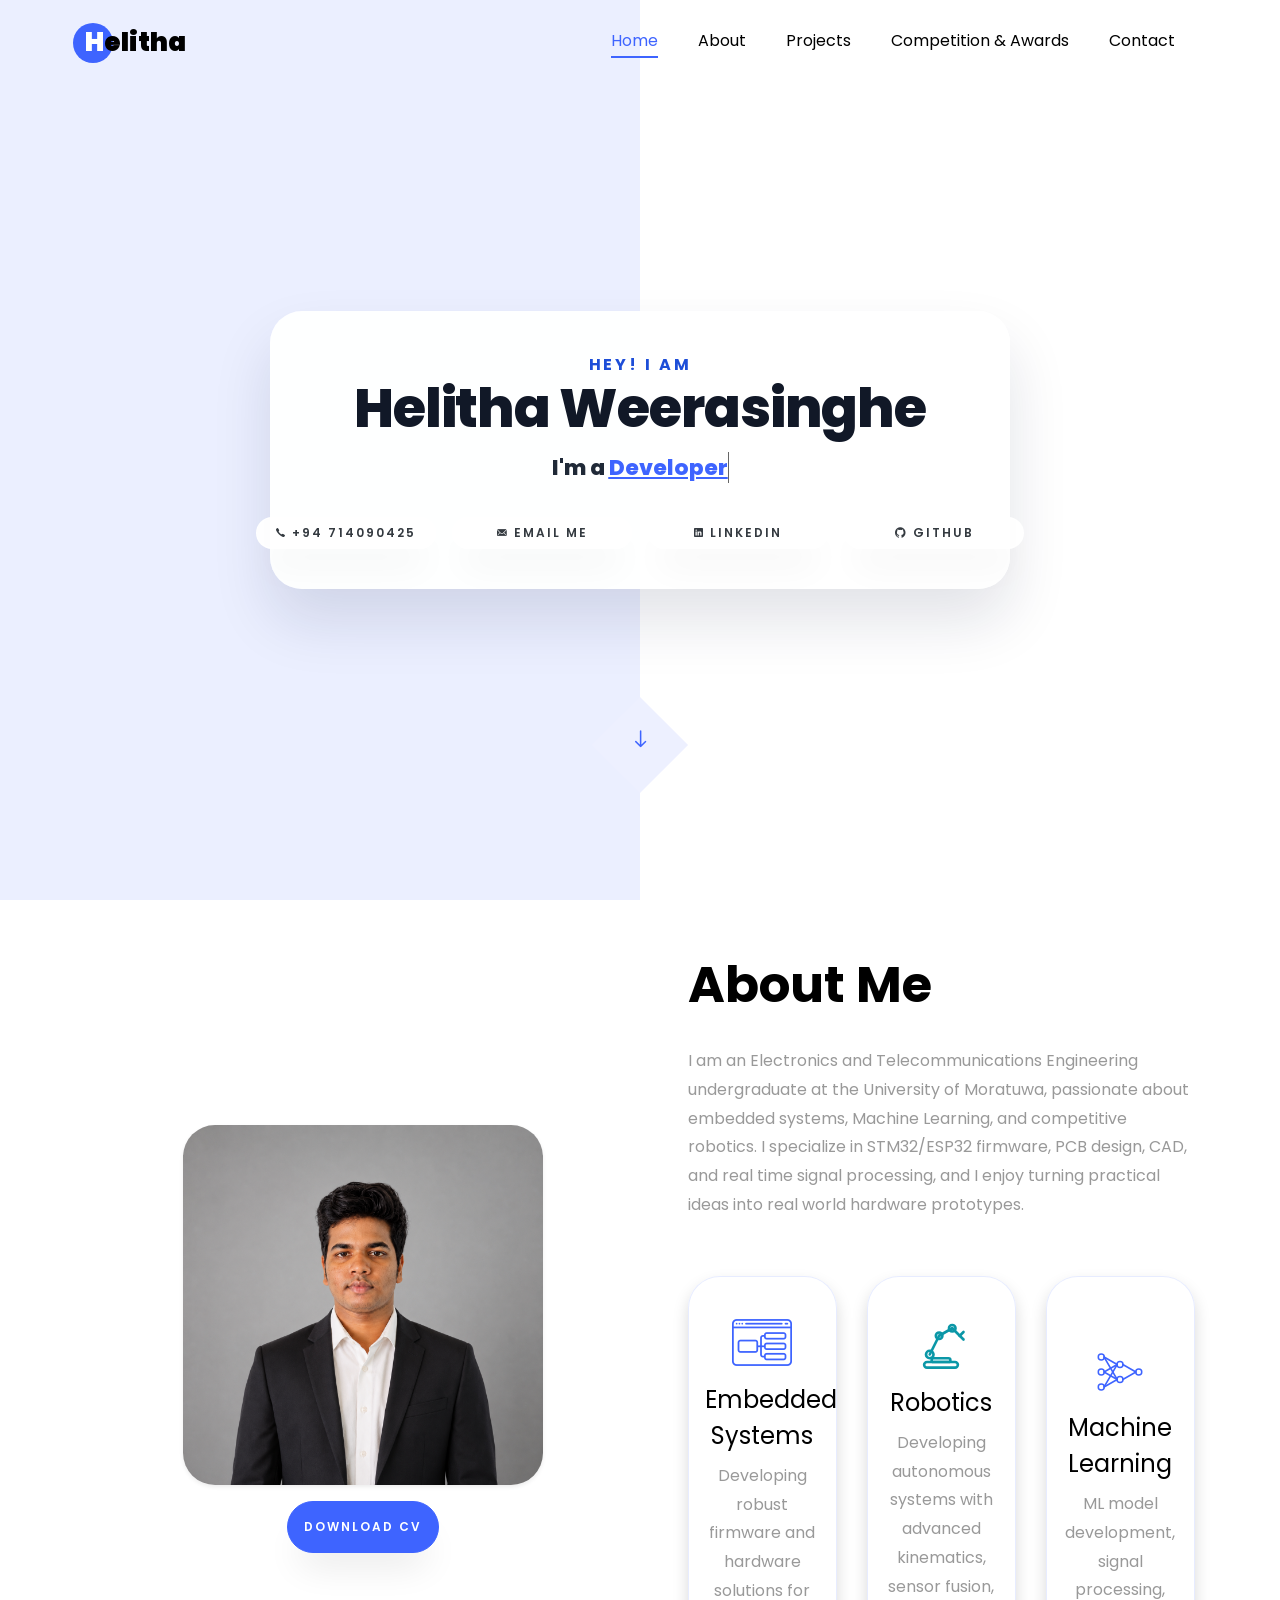
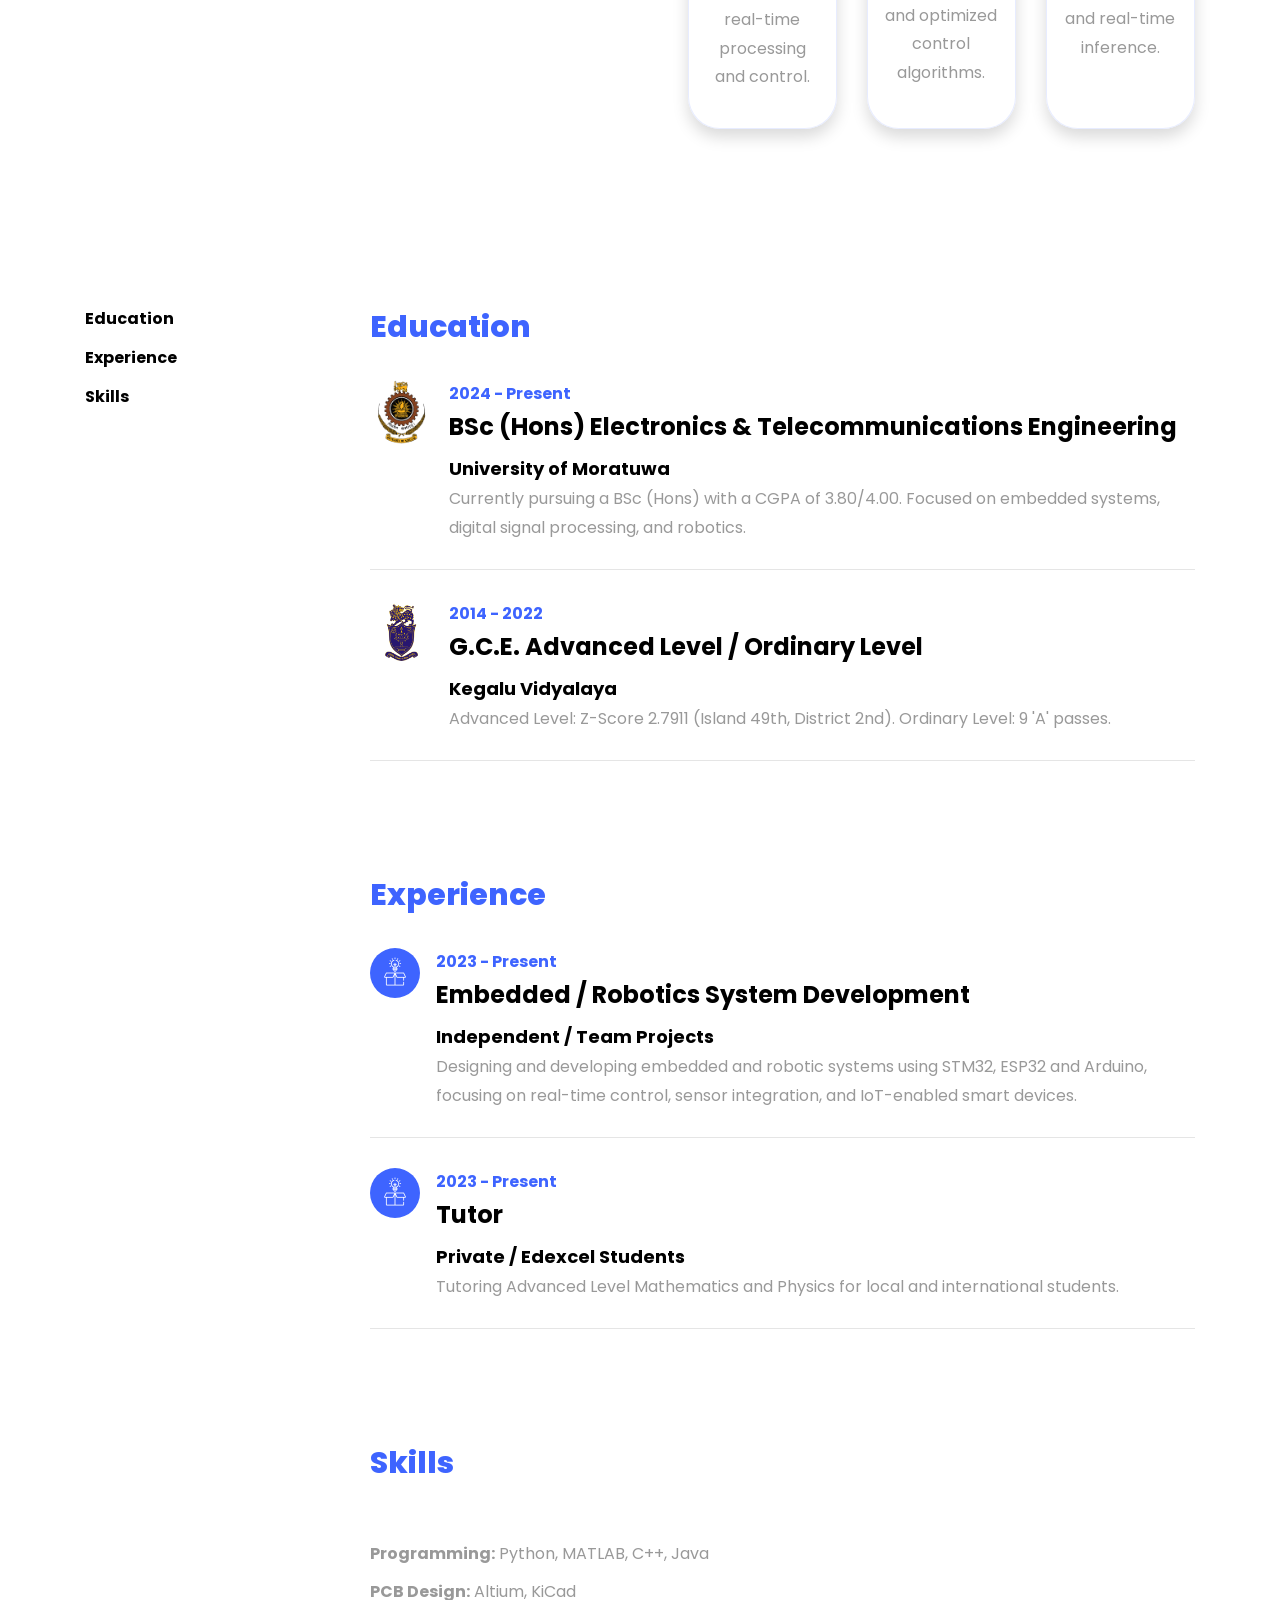
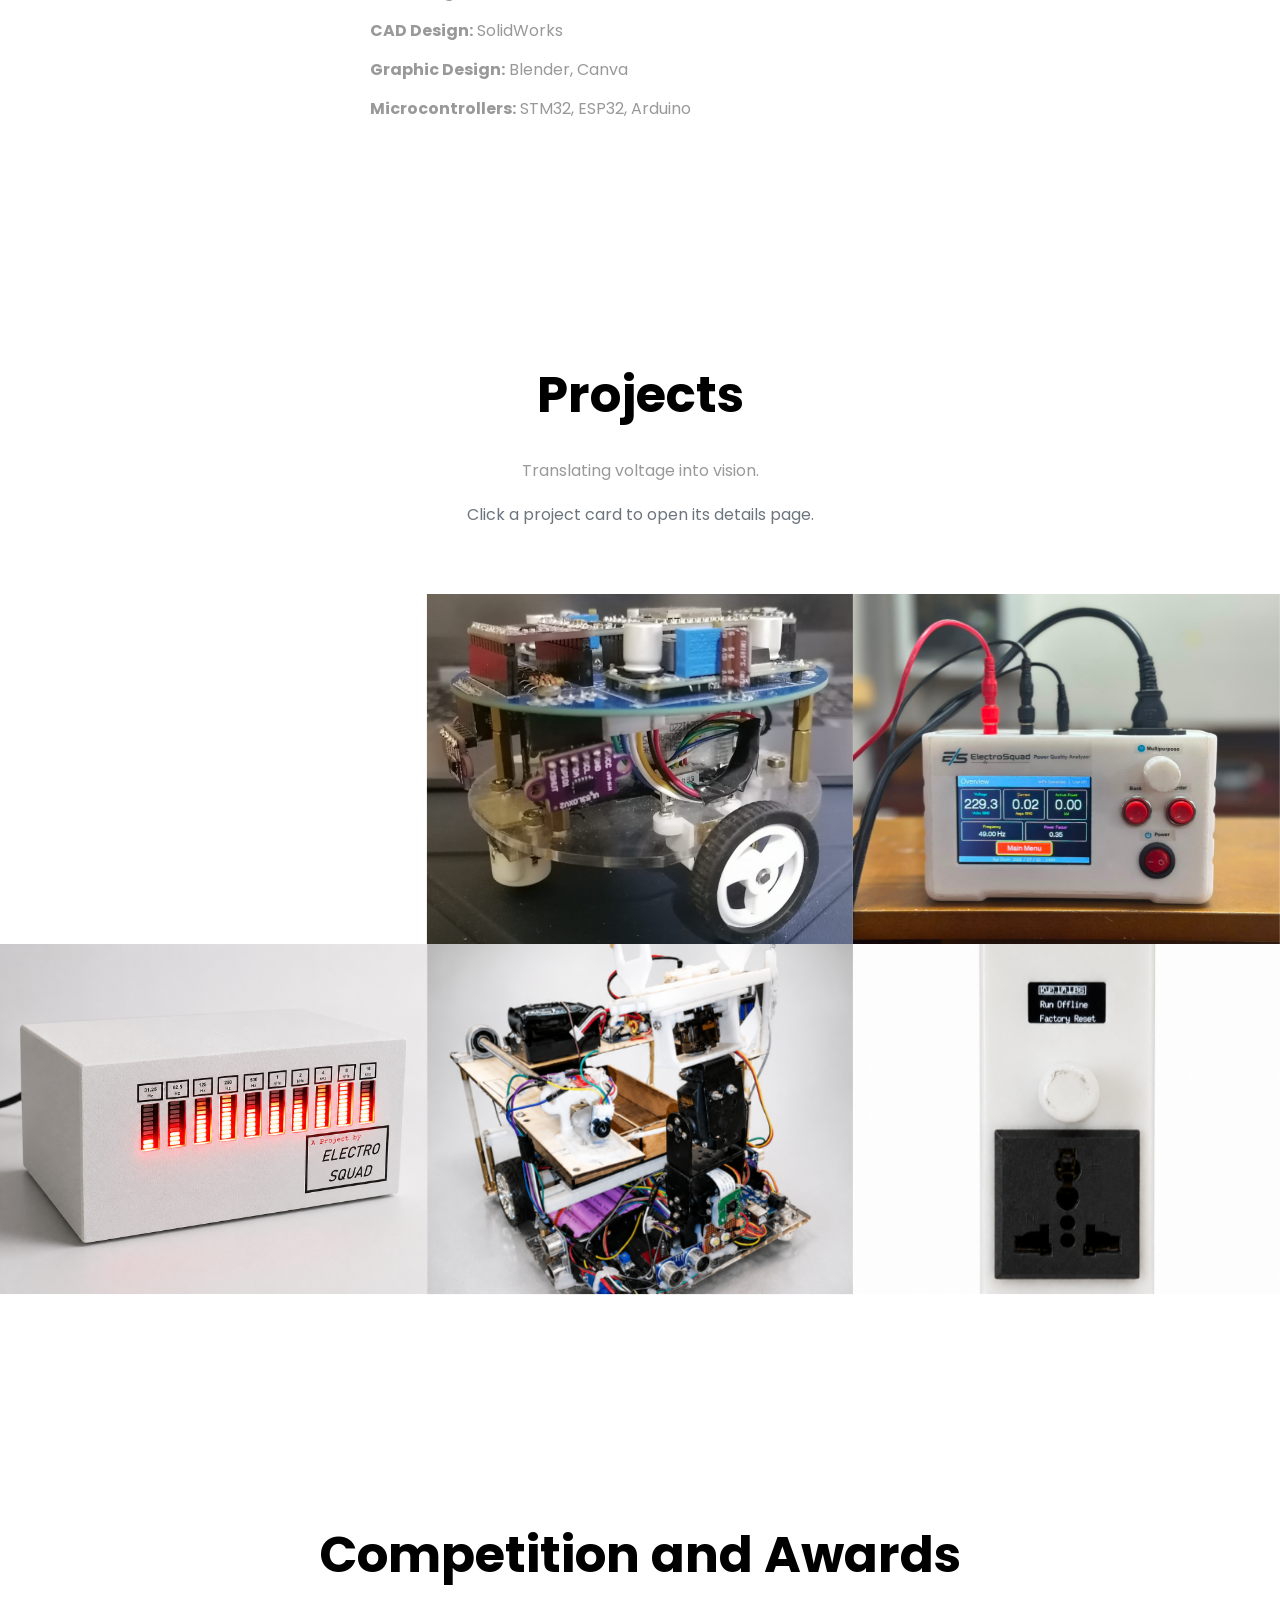
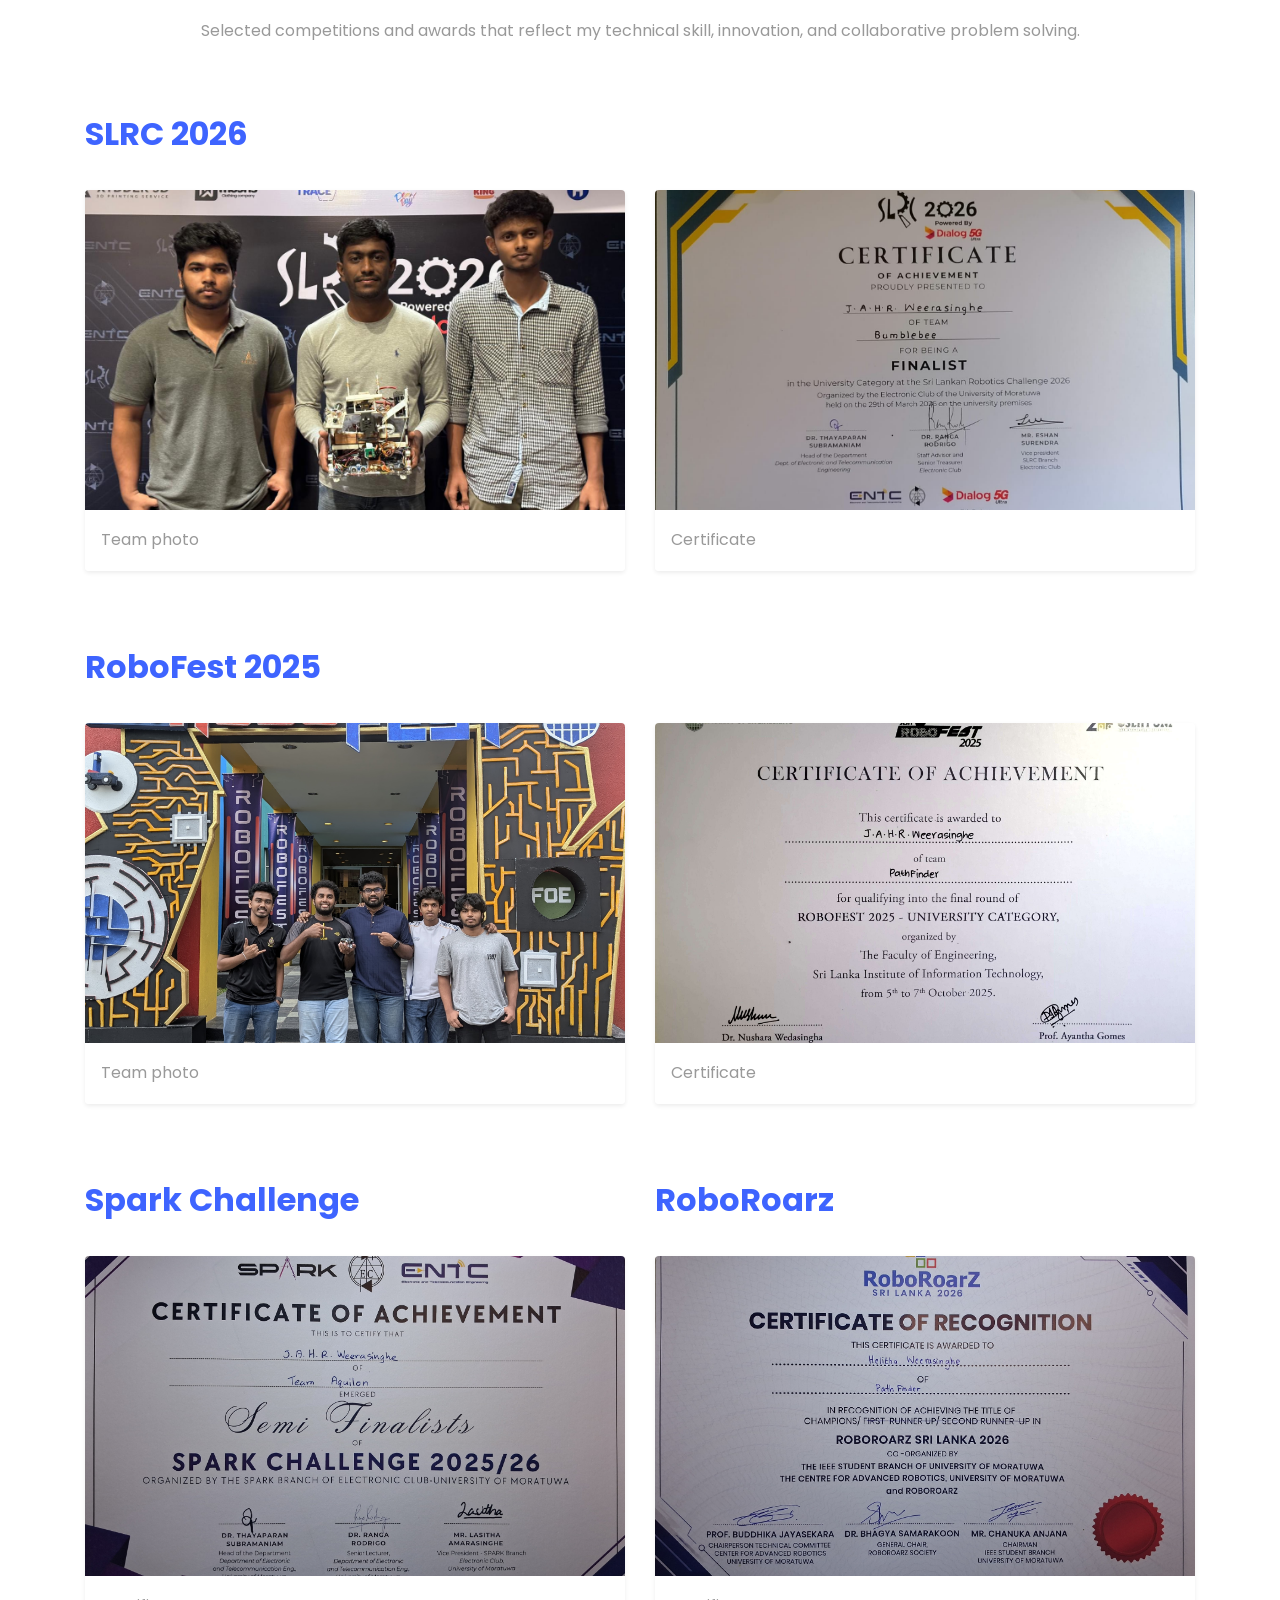
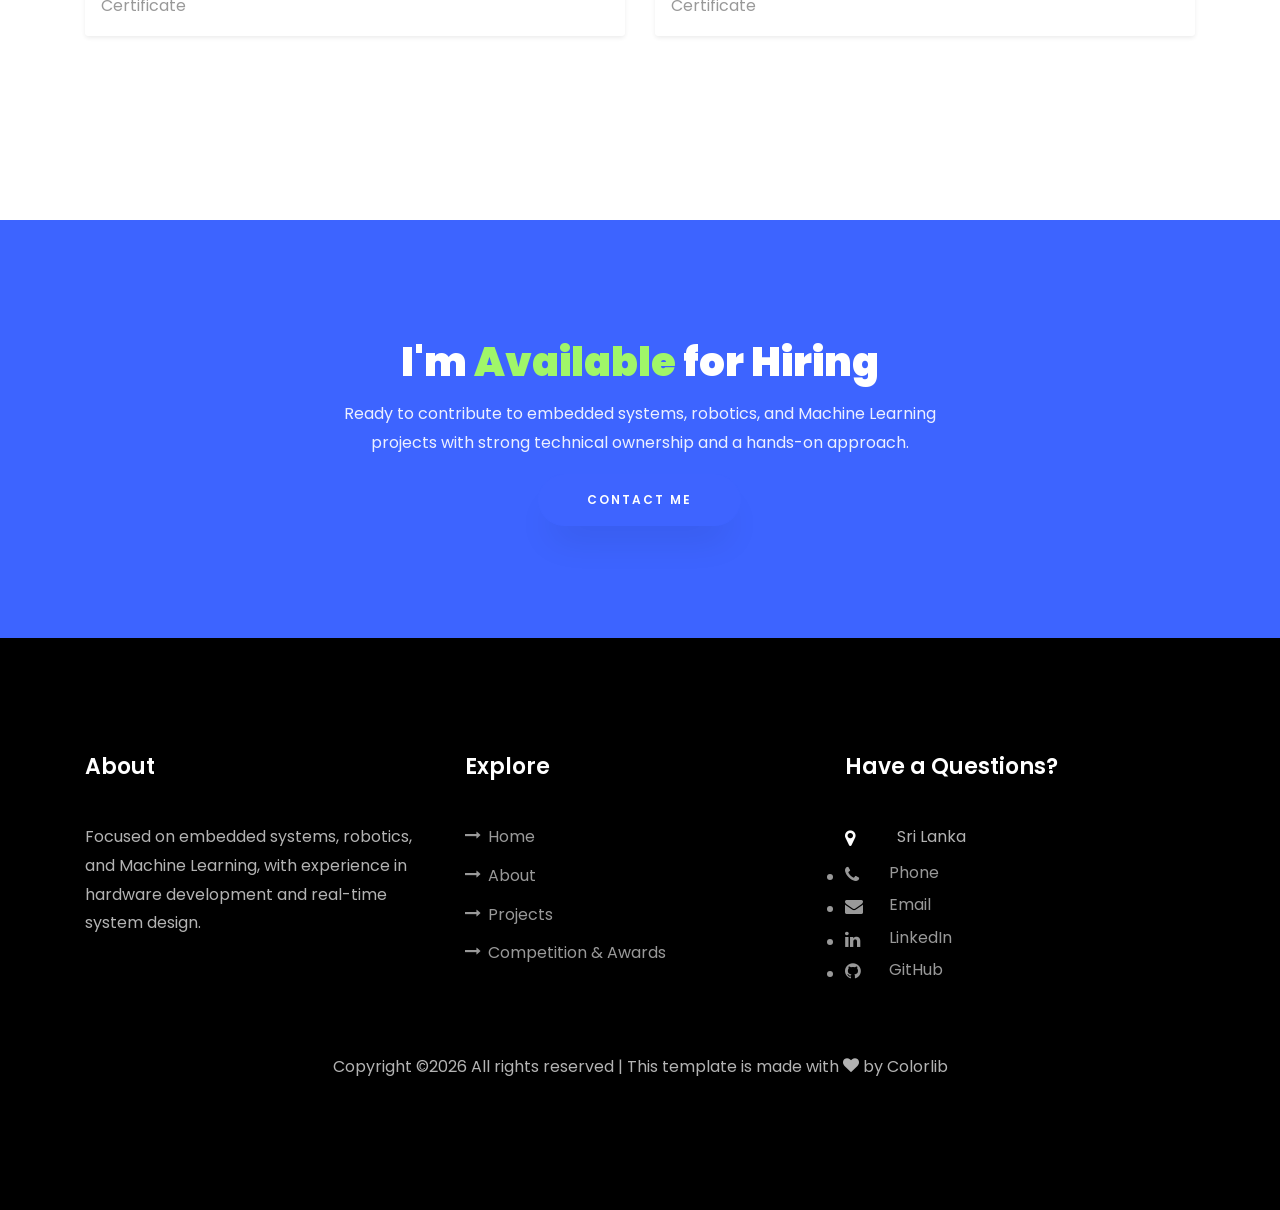
==== commit 3f367e82: "Add PDF inside files folder" ====
(no text change in the page or its own stylesheets)
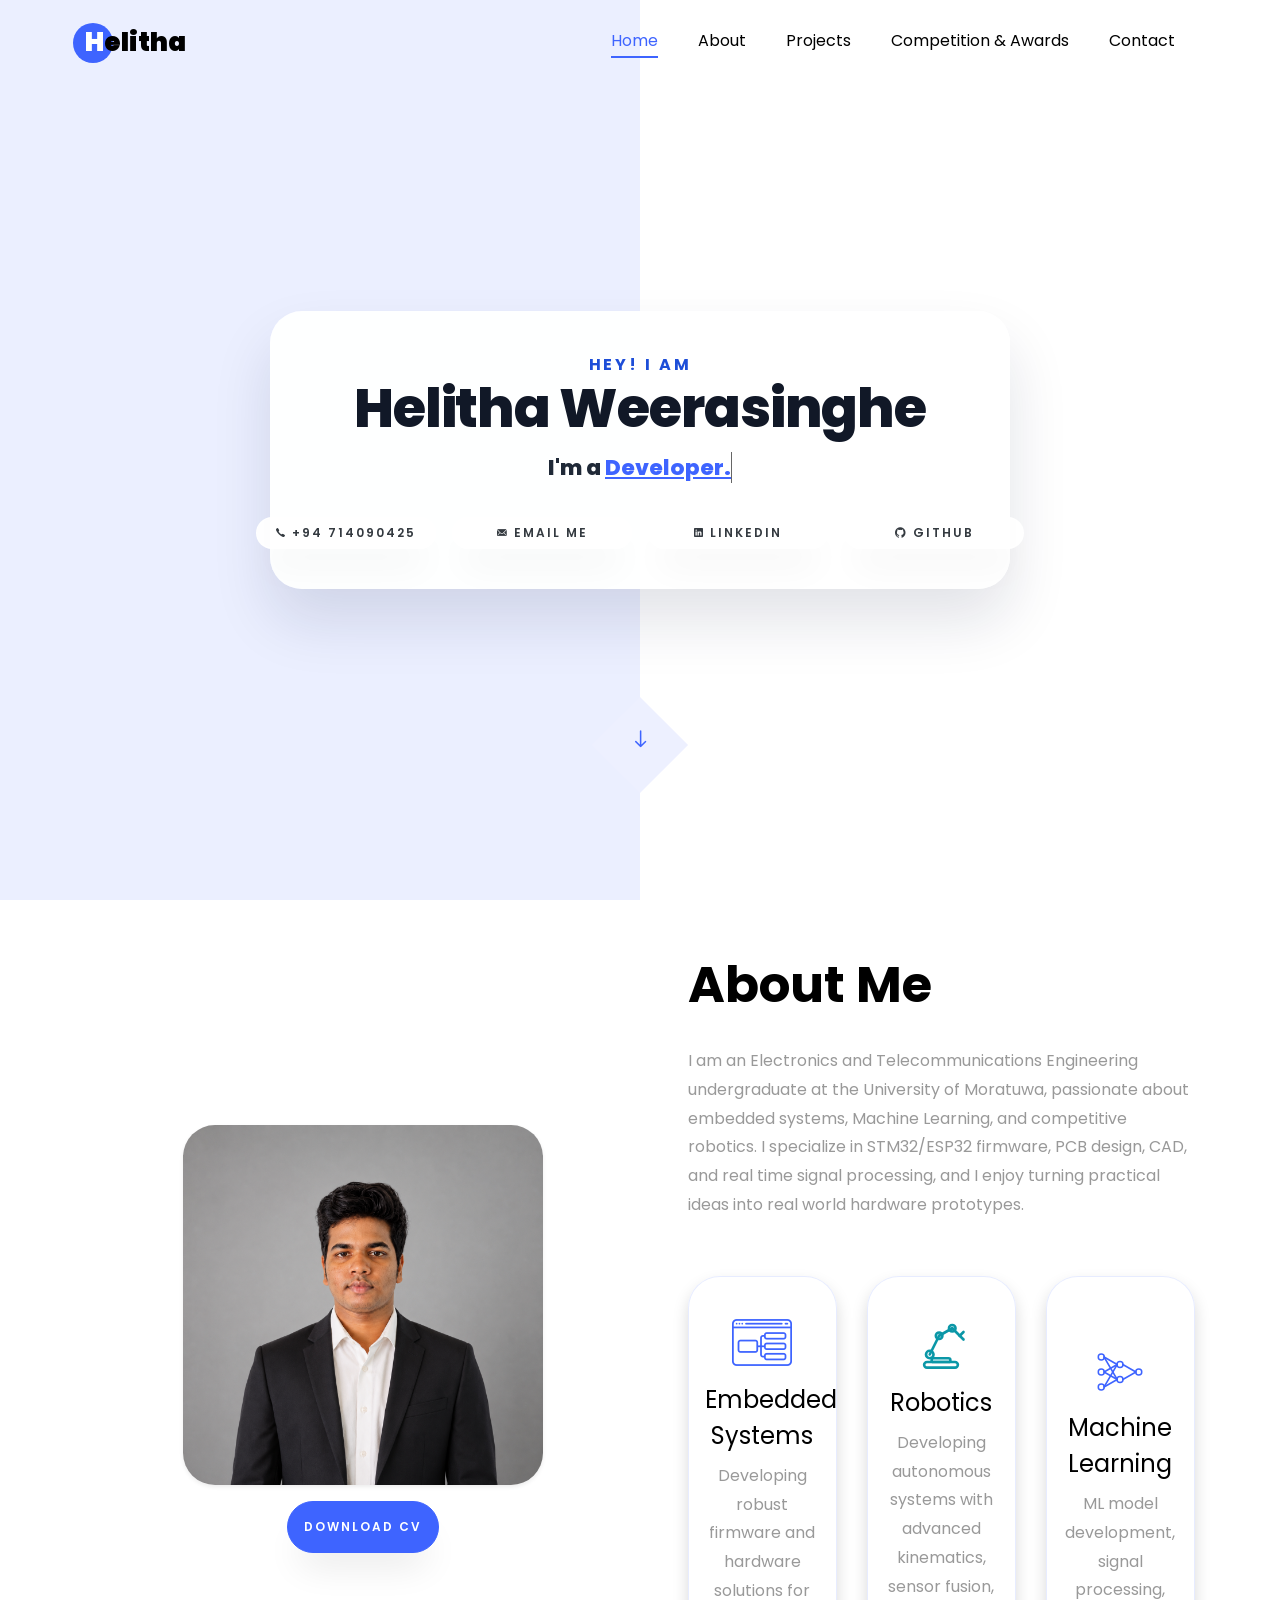
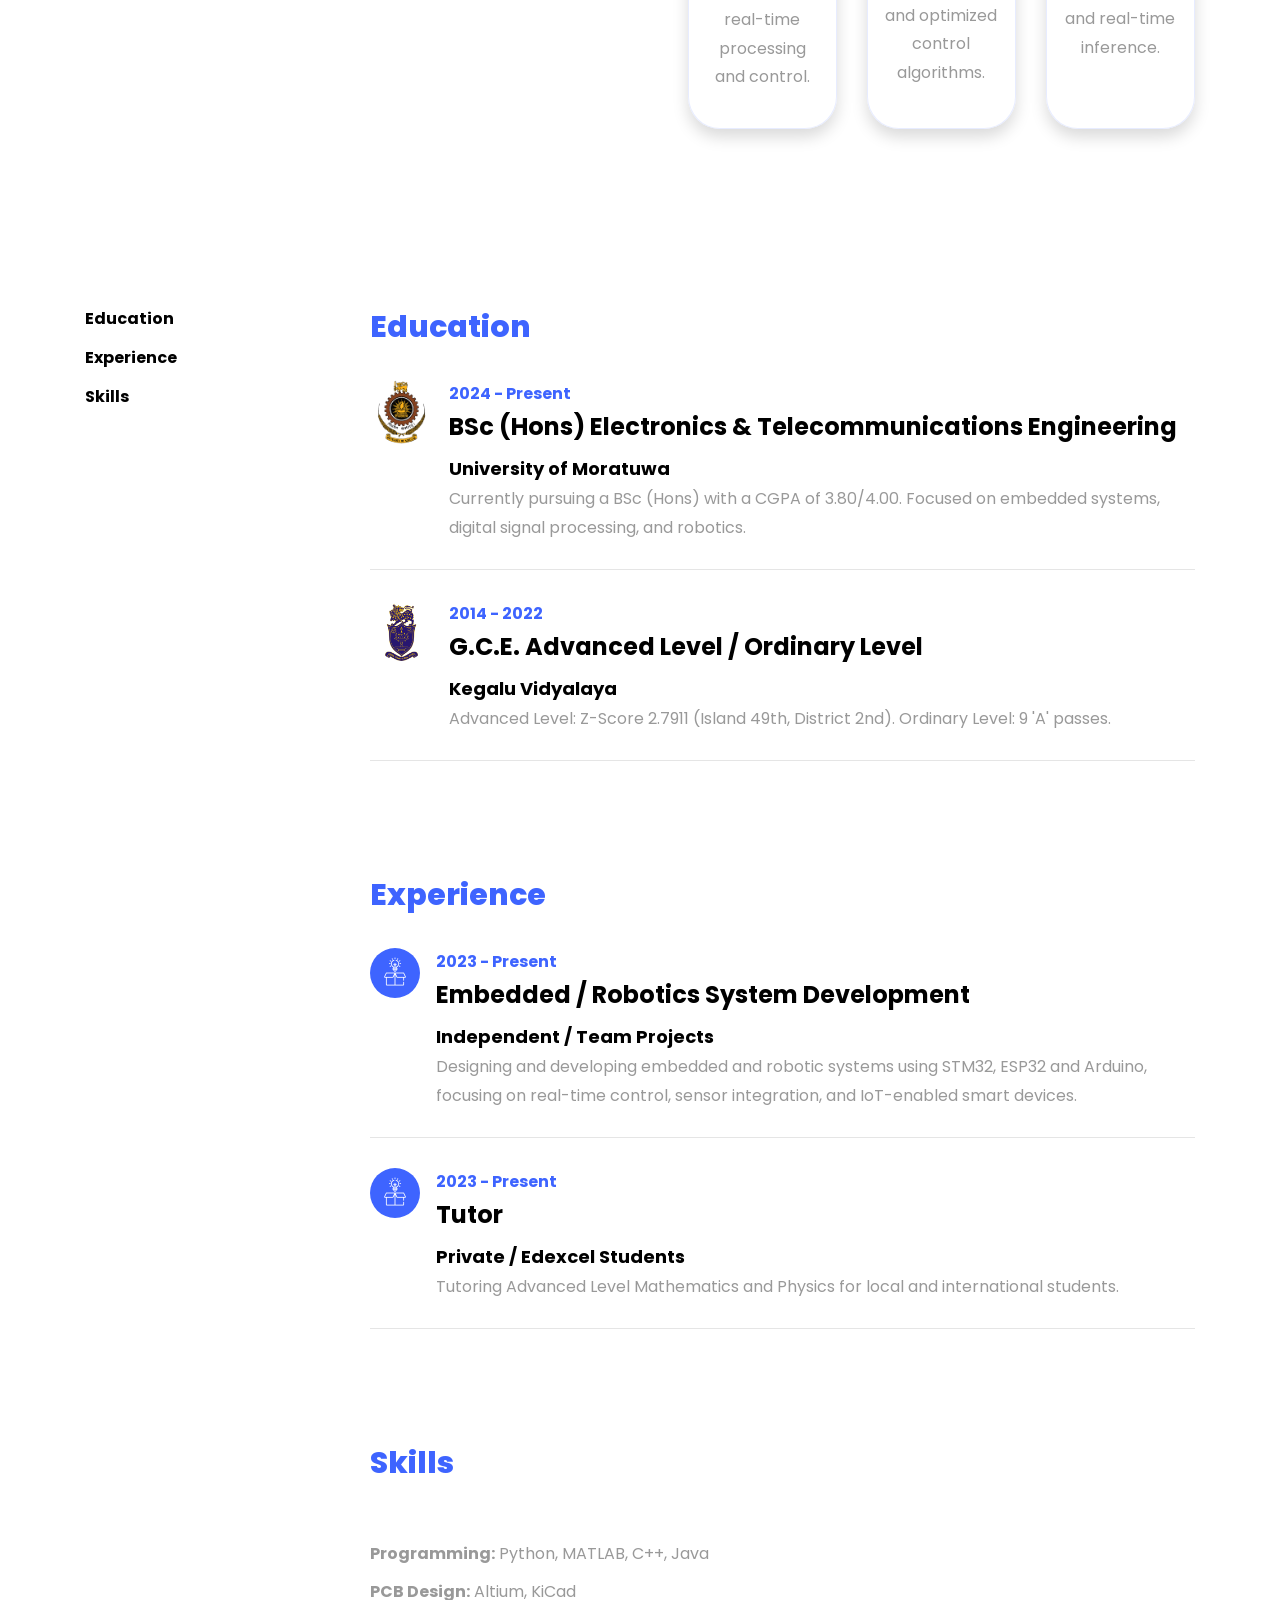
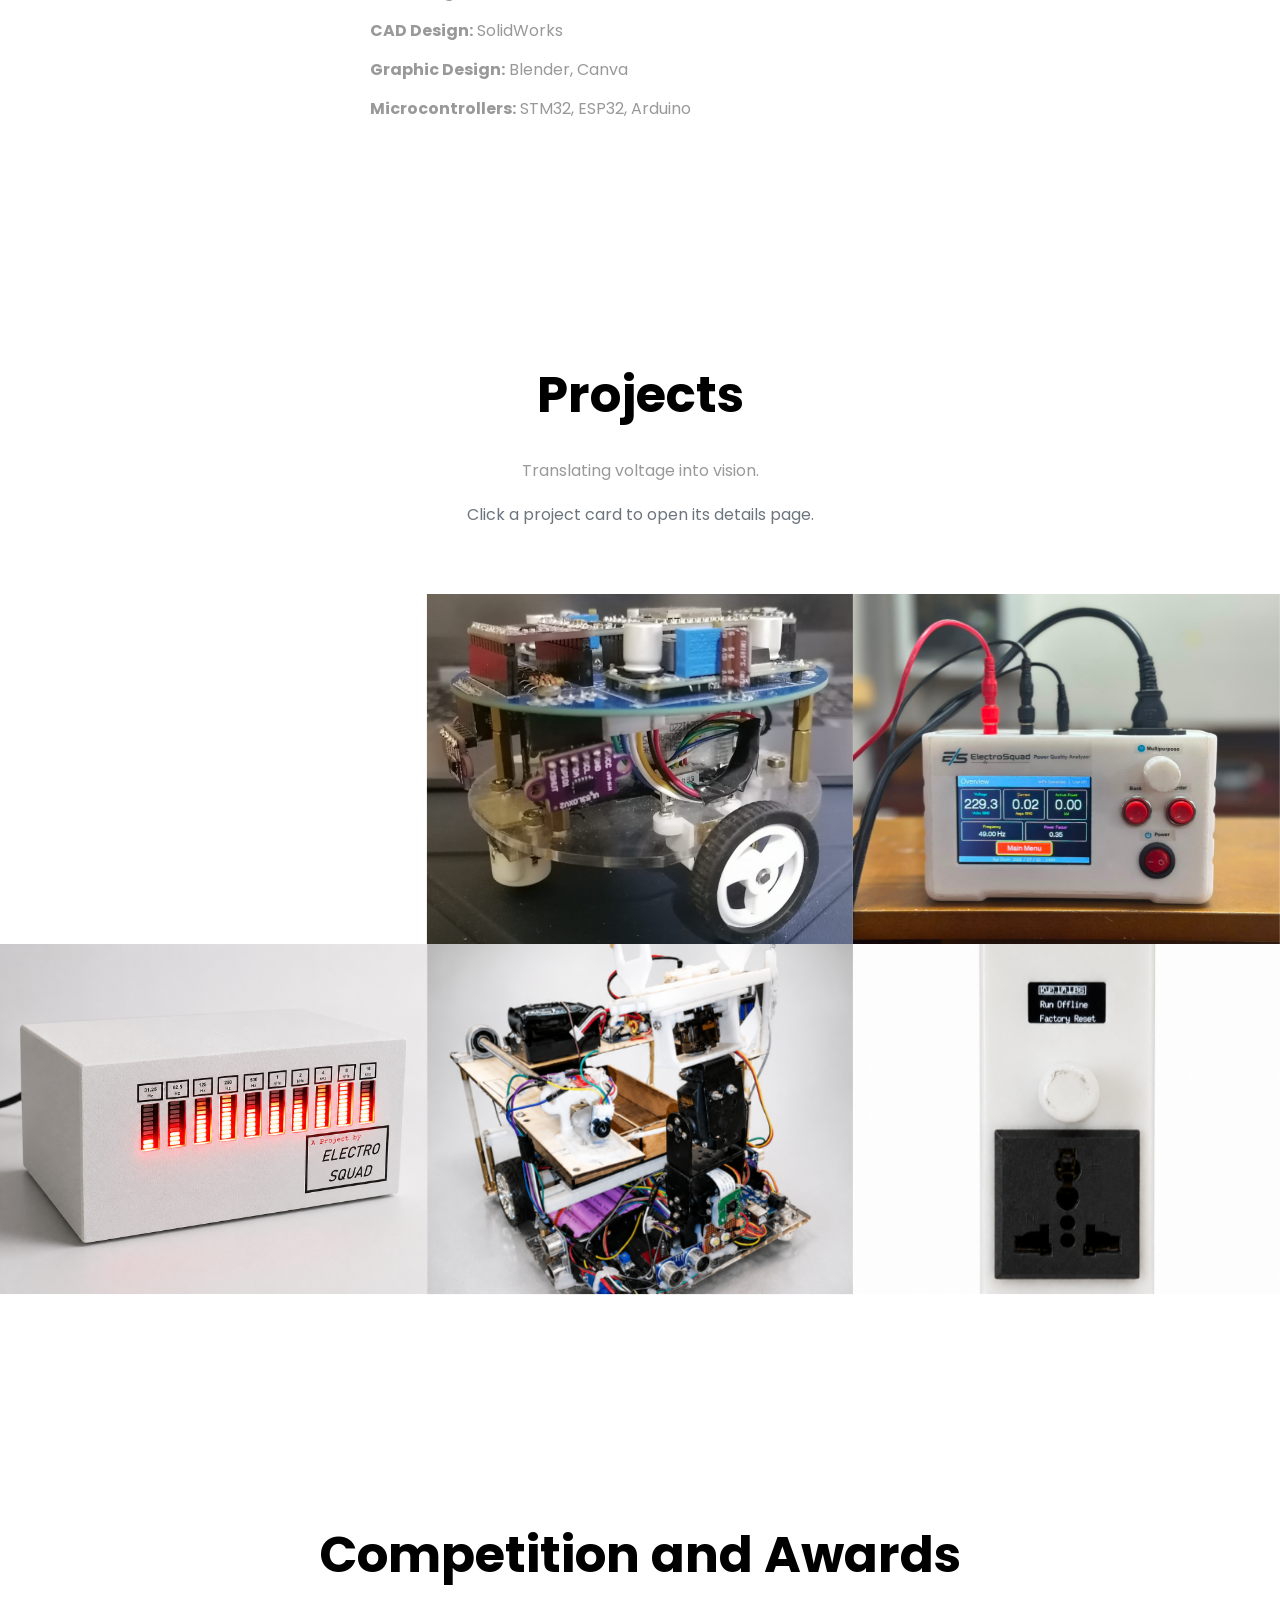
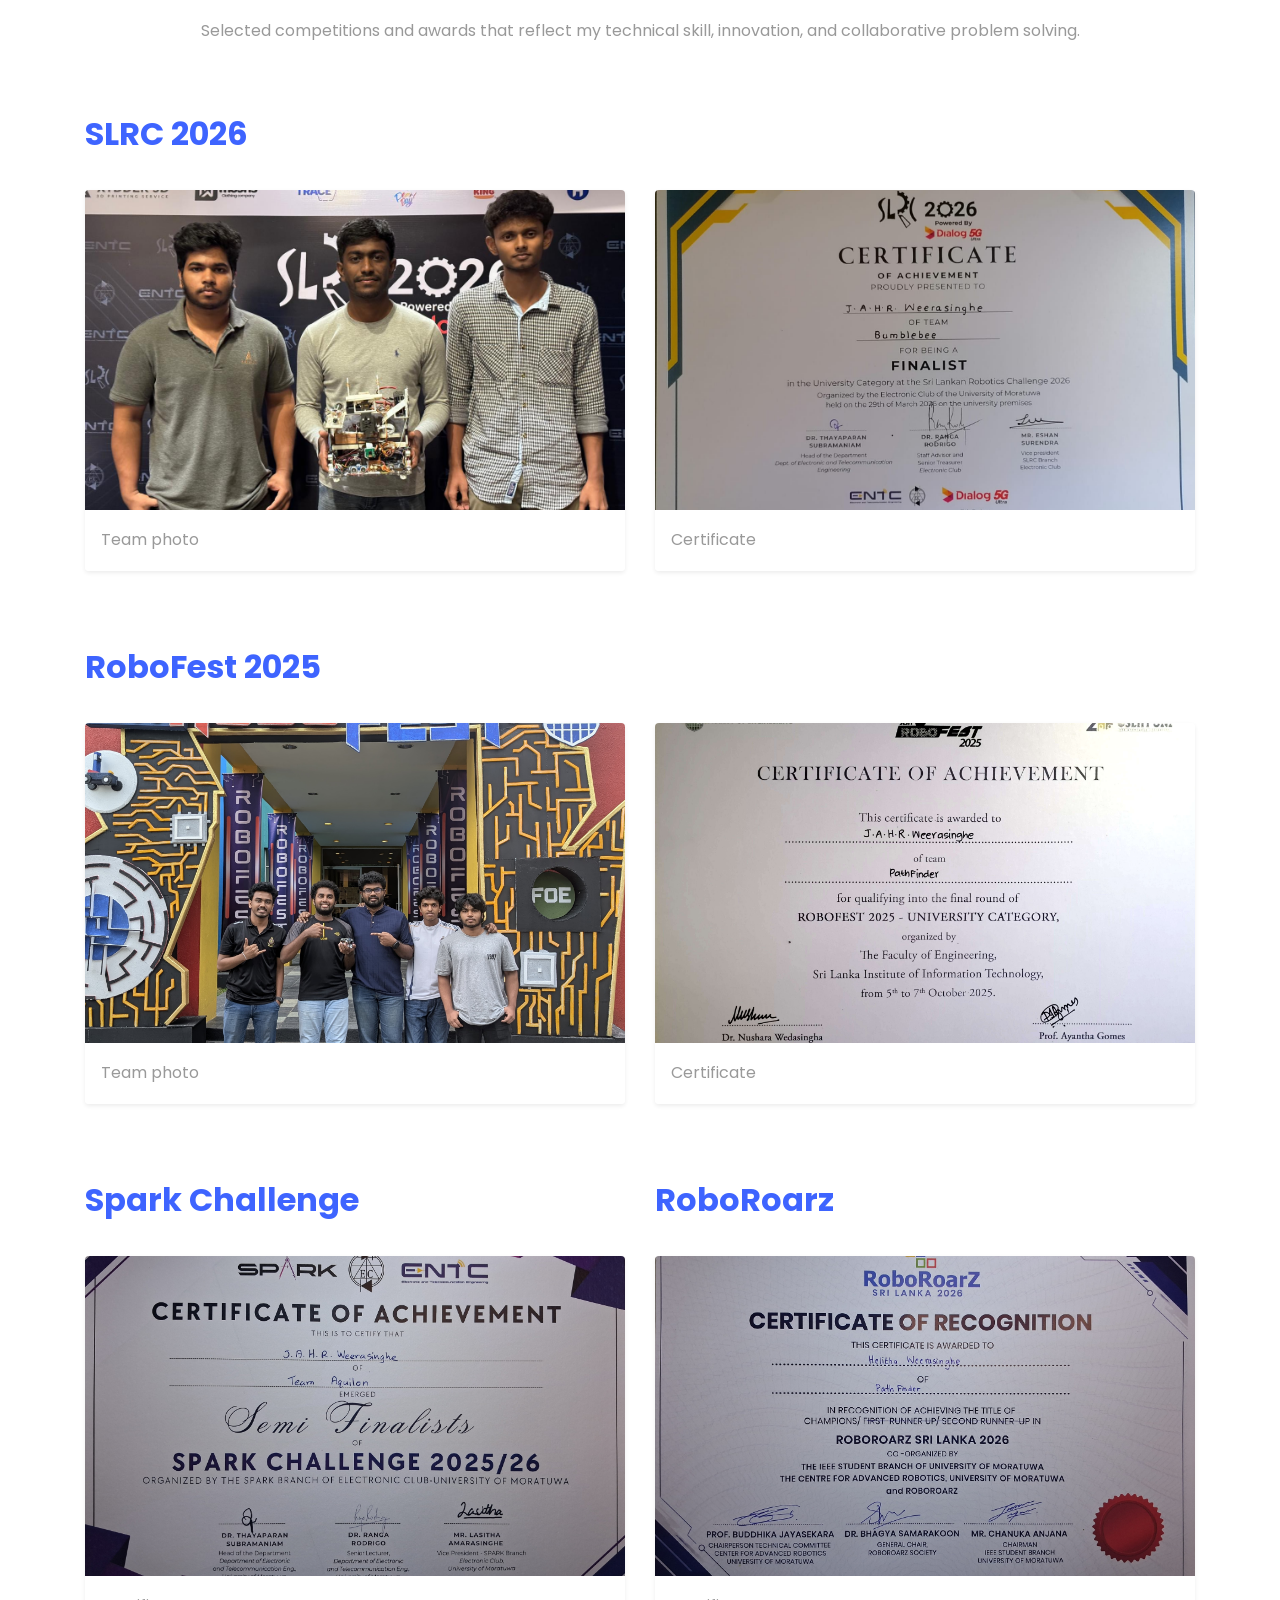
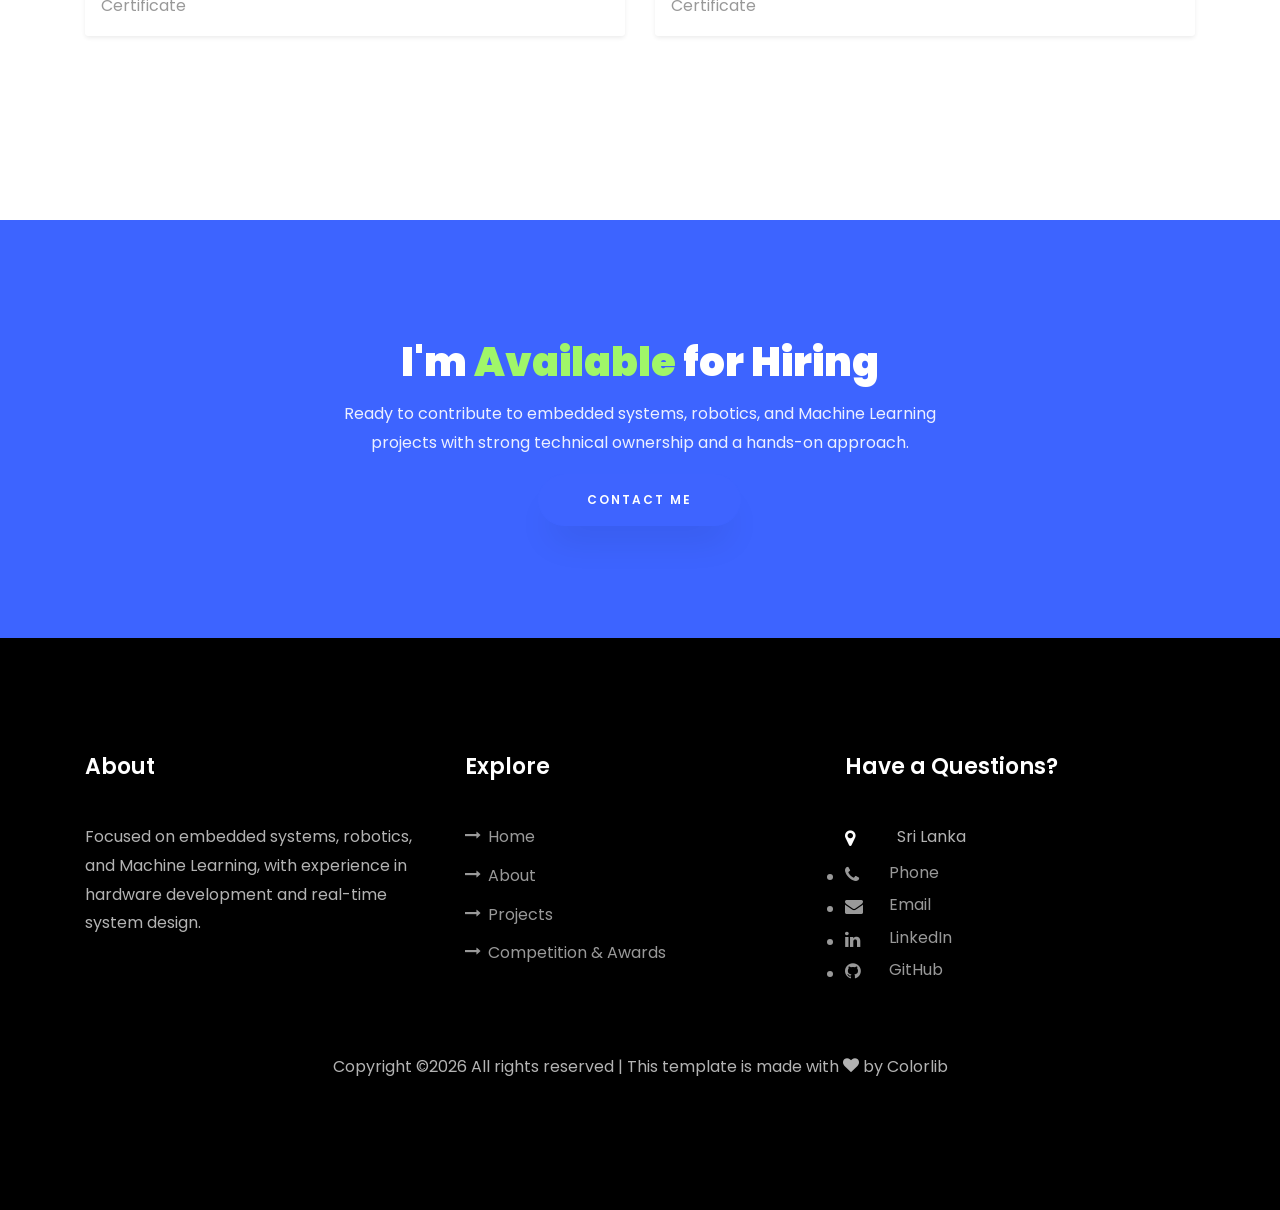
==== commit a0a41714: "Add .nojekyll file to fix routing" ====
--- a/index.html
+++ b/index.html
@@ -82,7 +82,7 @@
     						<img src="images/Helitha2.png" alt="Helitha Weerasinghe" class="img-fluid profile-photo">
     					</div>
     					<div class="mt-3 text-center">
-    						<a href="files/Helitha_Weerasinghe_CV.pdf" target="_blank" rel="noopener" class="btn btn-primary py-3 px-3">Download CV</a>
+    						<a href="Helitha_Weerasinghe_CV.pdf" target="_blank" rel="noopener" class="btn btn-primary py-3 px-3">Download CV</a>
     					</div>
     				</div>
     			</div>
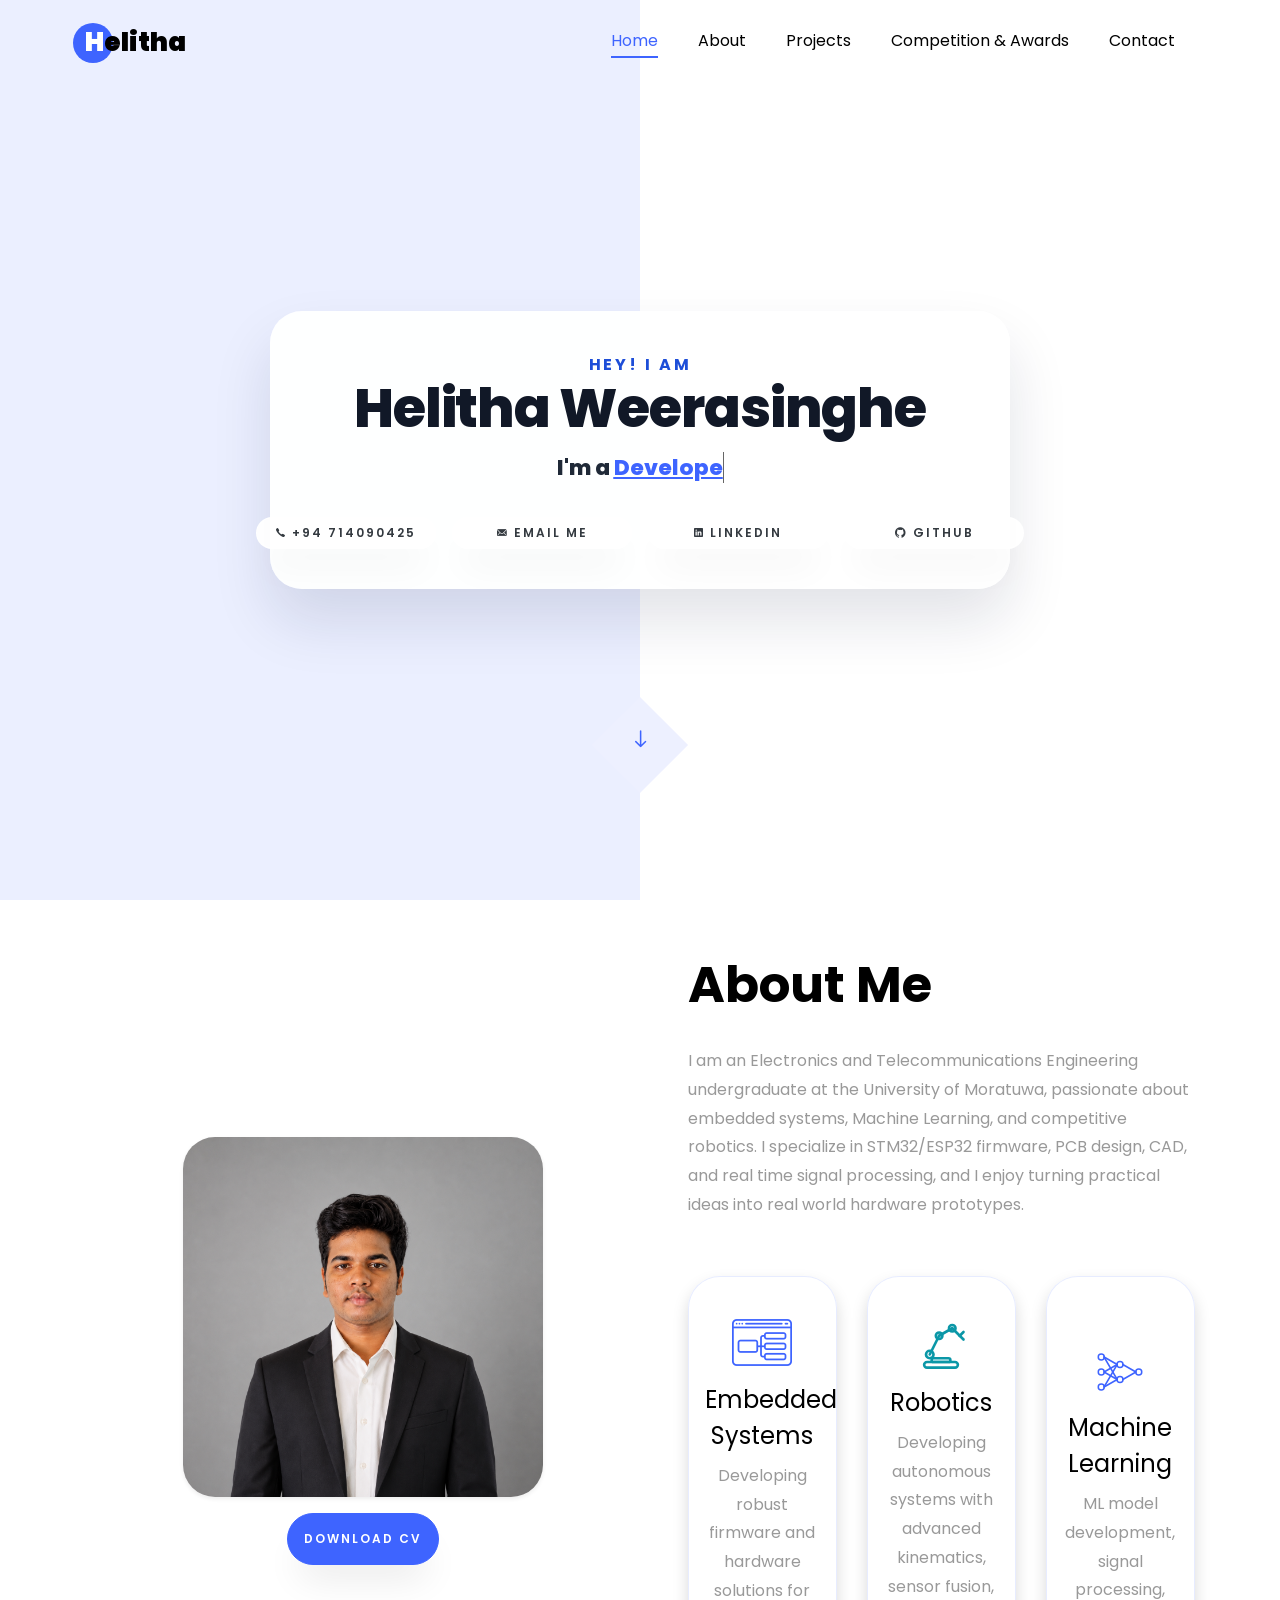
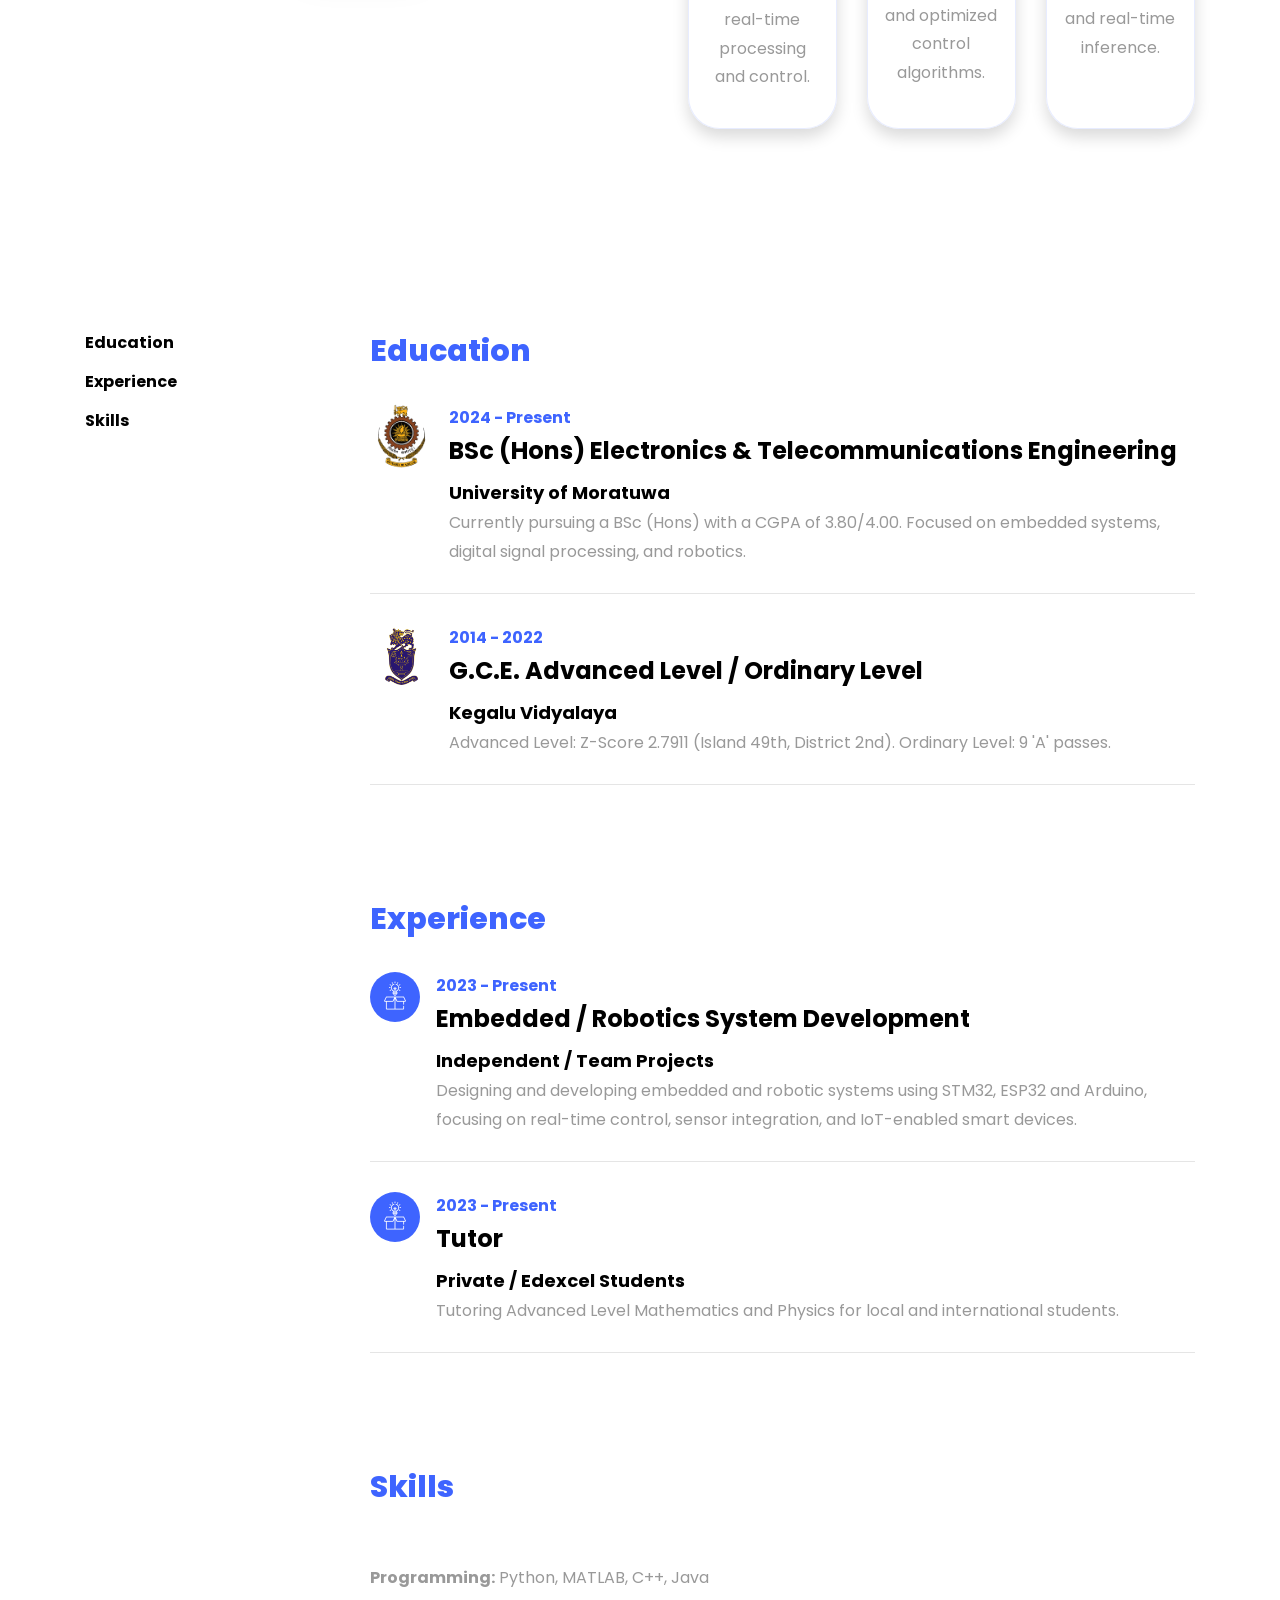
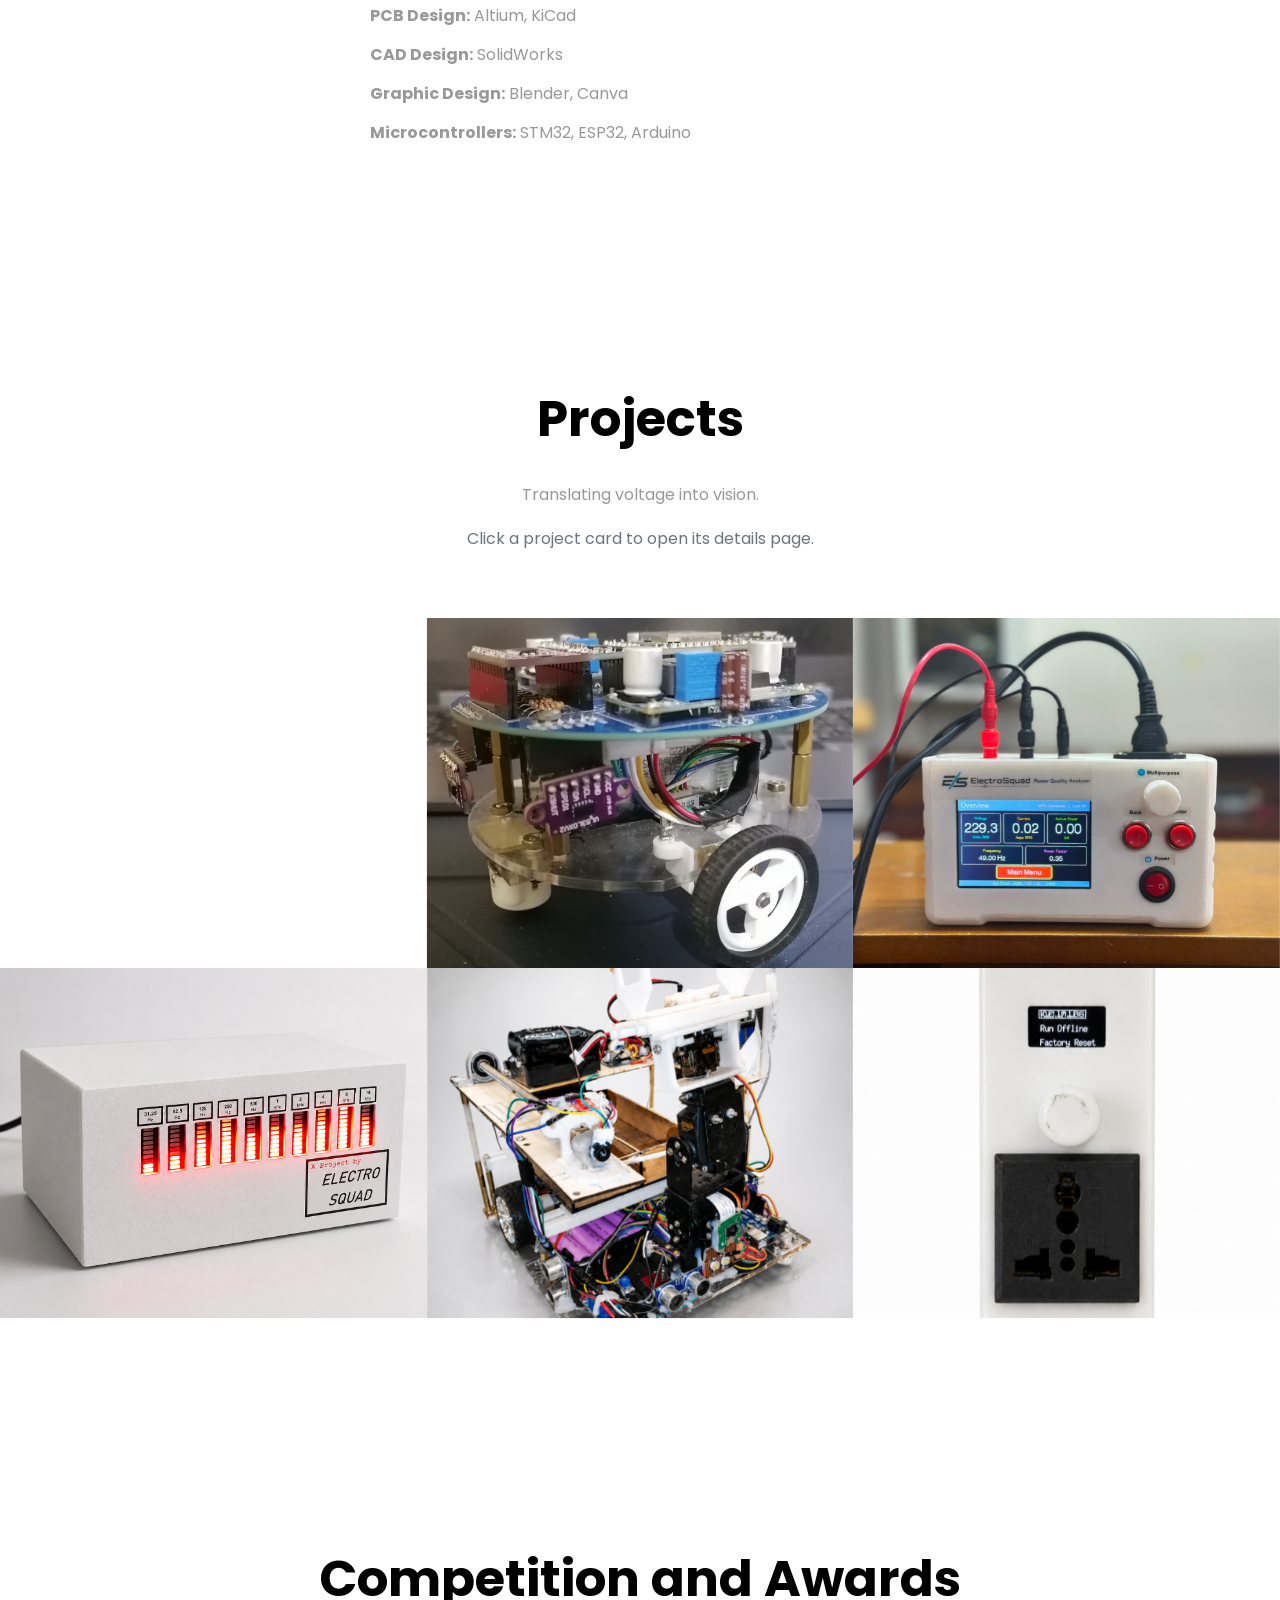
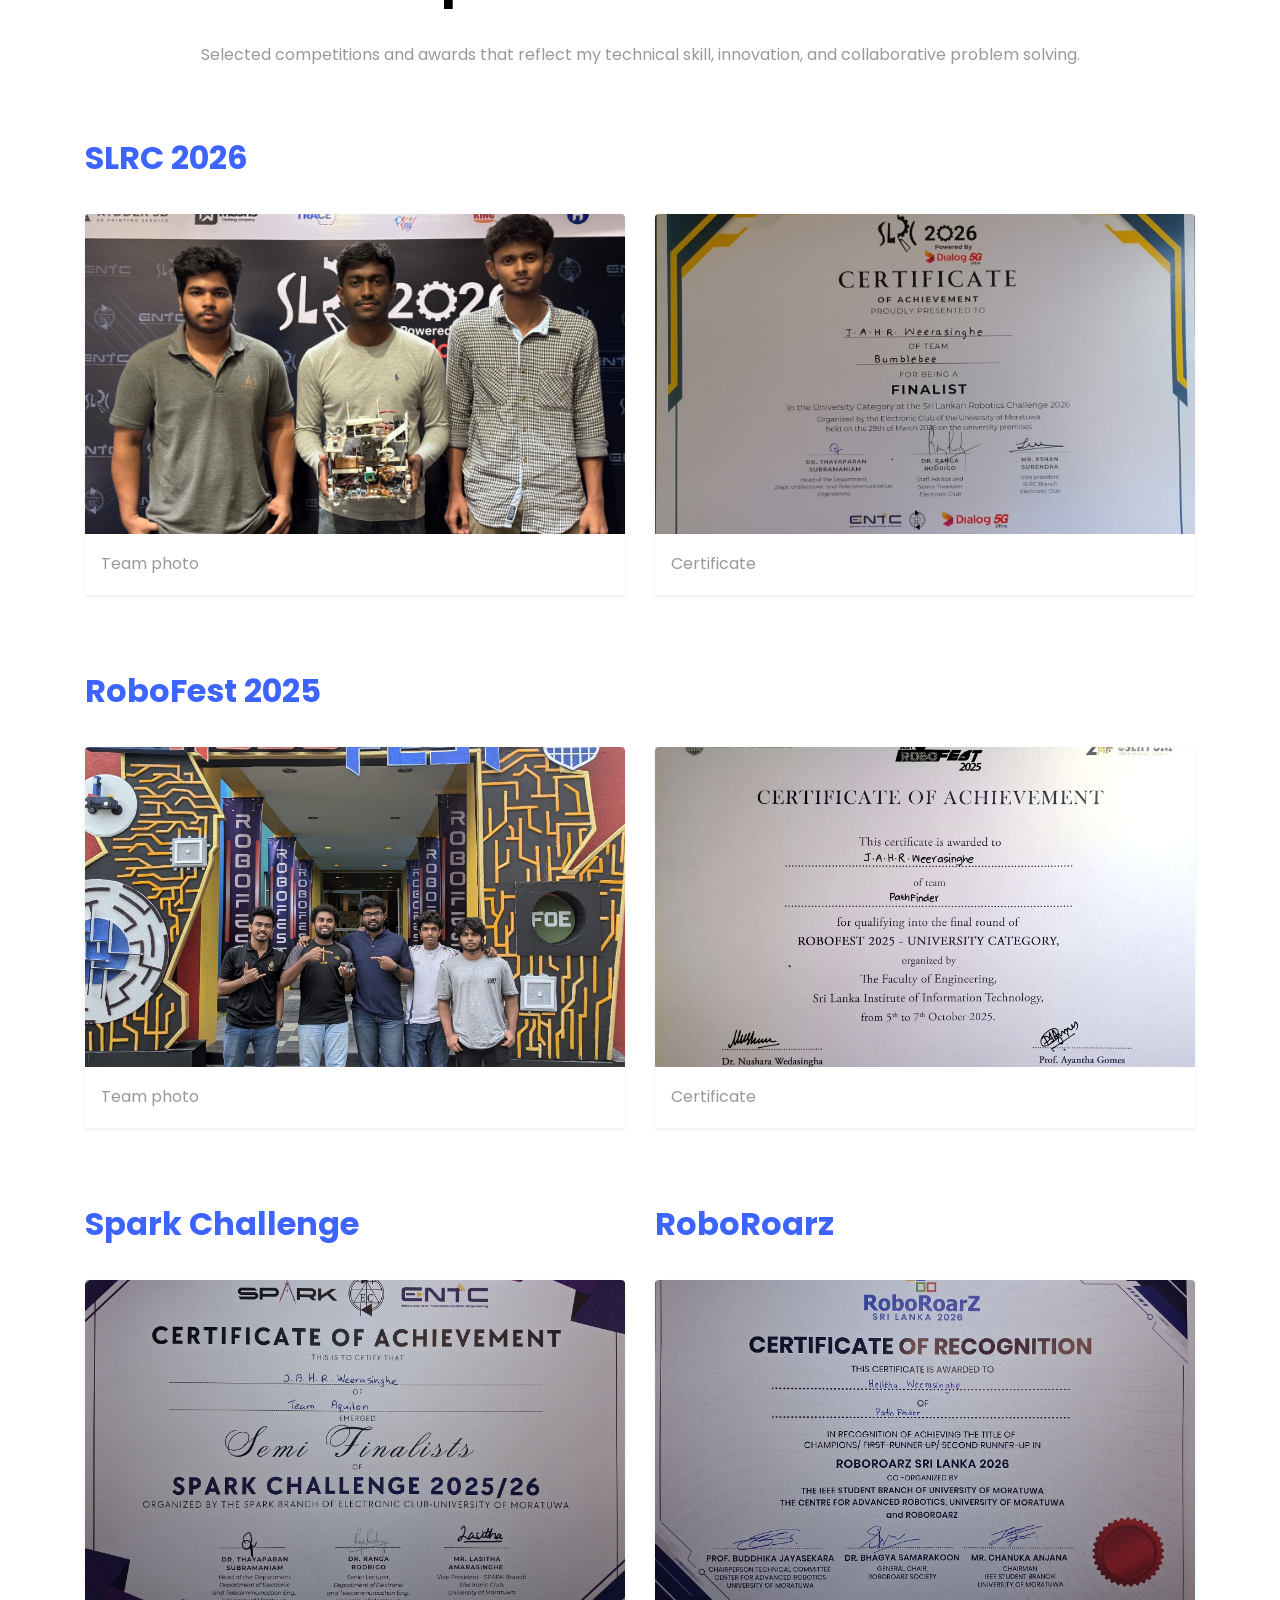
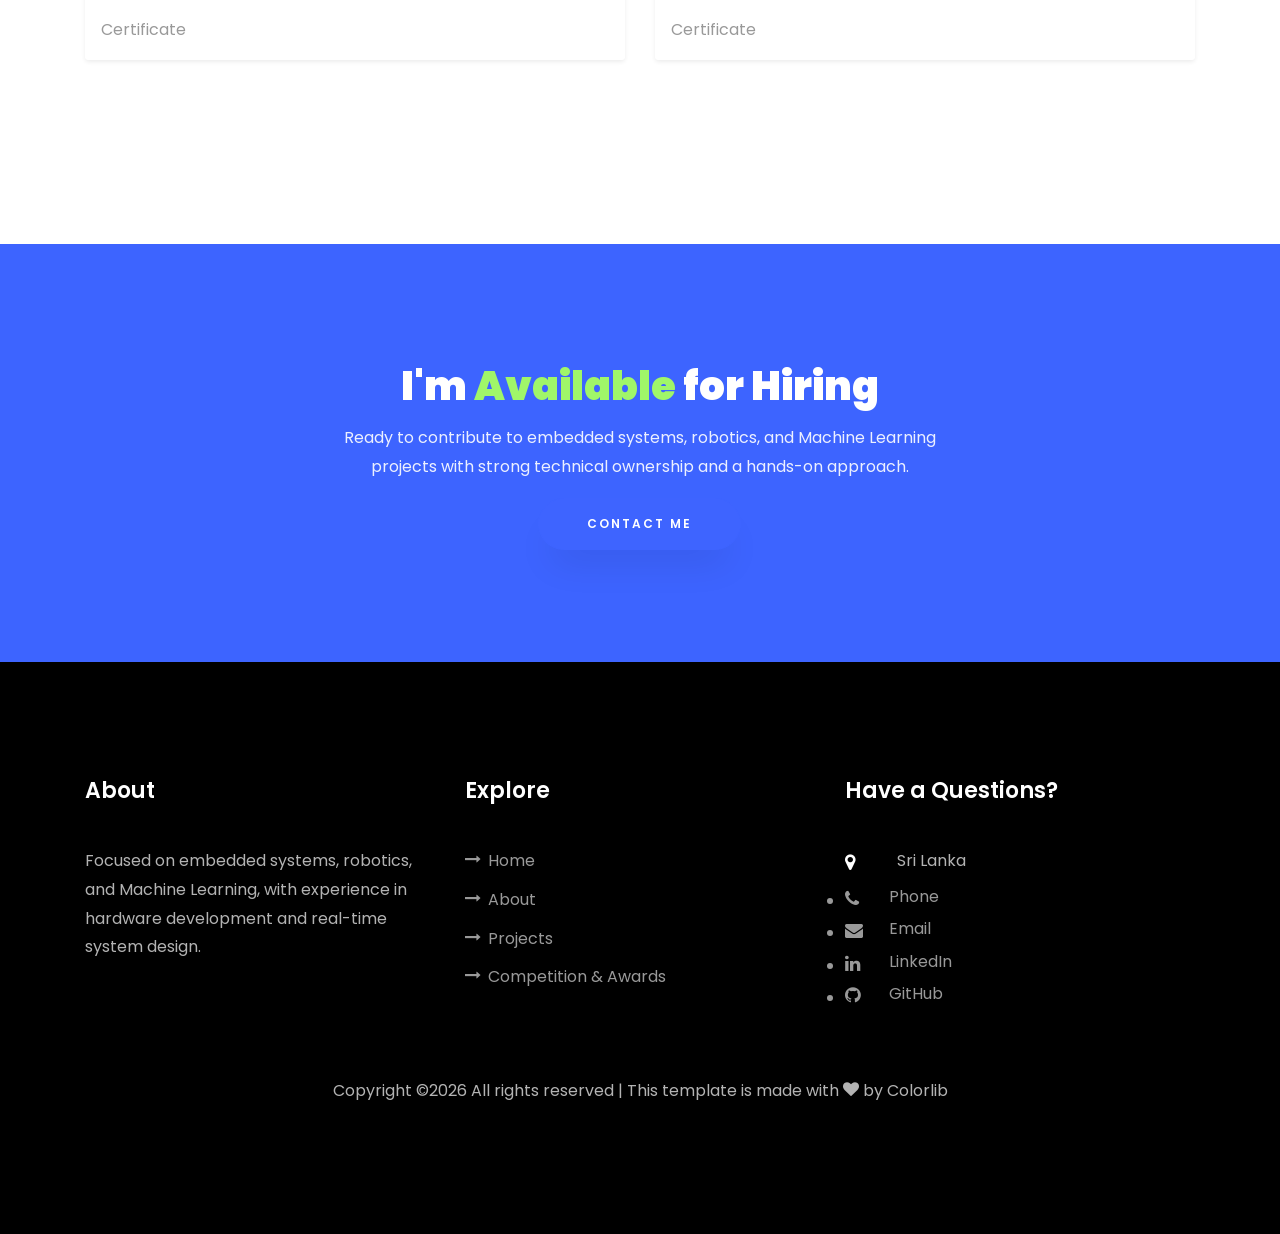
==== commit 85b6c586: "Fix for Tabs" ====
--- a/index.html
+++ b/index.html
@@ -97,14 +97,14 @@
 
 	        <!-- Highlights: quick visual summary -->
 	        <div class="row mt-4">
-	          <div class="col-md-4 d-flex align-items-stretch">
+	          <div class="col-12 col-lg-4 d-flex align-items-stretch mb-4">
 	            <div class="services-1 shadow p-3 w-100 text-center d-flex flex-column justify-content-center h-100">
 	              <span class="icon d-flex align-items-center justify-content-center mb-2"><i class="flaticon-ux-design"></i></span>
 	              <h4 class="mb-2">Embedded Systems</h4>
 	              <p class="mb-0">Developing robust firmware and hardware solutions for real-time processing and control.</p>
 	            </div>
 	          </div>
-	          <div class="col-md-4 d-flex align-items-stretch">
+	          <div class="col-12 col-lg-4 d-flex align-items-stretch mb-4">
 	            <div class="services-1 shadow p-3 w-100 text-center d-flex flex-column justify-content-center h-100">
 	              <span class="icon d-flex align-items-center justify-content-center mb-2">
 	                <svg viewBox="0 0 64 64" fill="none" xmlns="http://www.w3.org/2000/svg">
@@ -135,7 +135,7 @@
 	              <p class="mb-0">Developing autonomous systems with advanced kinematics, sensor fusion, and optimized control algorithms.</p>
 	            </div>
 	          </div>
-	          <div class="col-md-4 d-flex align-items-stretch">
+	          <div class="col-12 col-lg-4 d-flex align-items-stretch mb-4">
 	            <div class="services-1 shadow p-3 w-100 text-center d-flex flex-column justify-content-center h-100">
 	              <span class="icon d-flex align-items-center justify-content-center mb-2">
 	                <svg viewBox="0 0 64 64" fill="none" stroke="currentColor" stroke-width="1.6" stroke-linecap="round" stroke-linejoin="round" xmlns="http://www.w3.org/2000/svg">
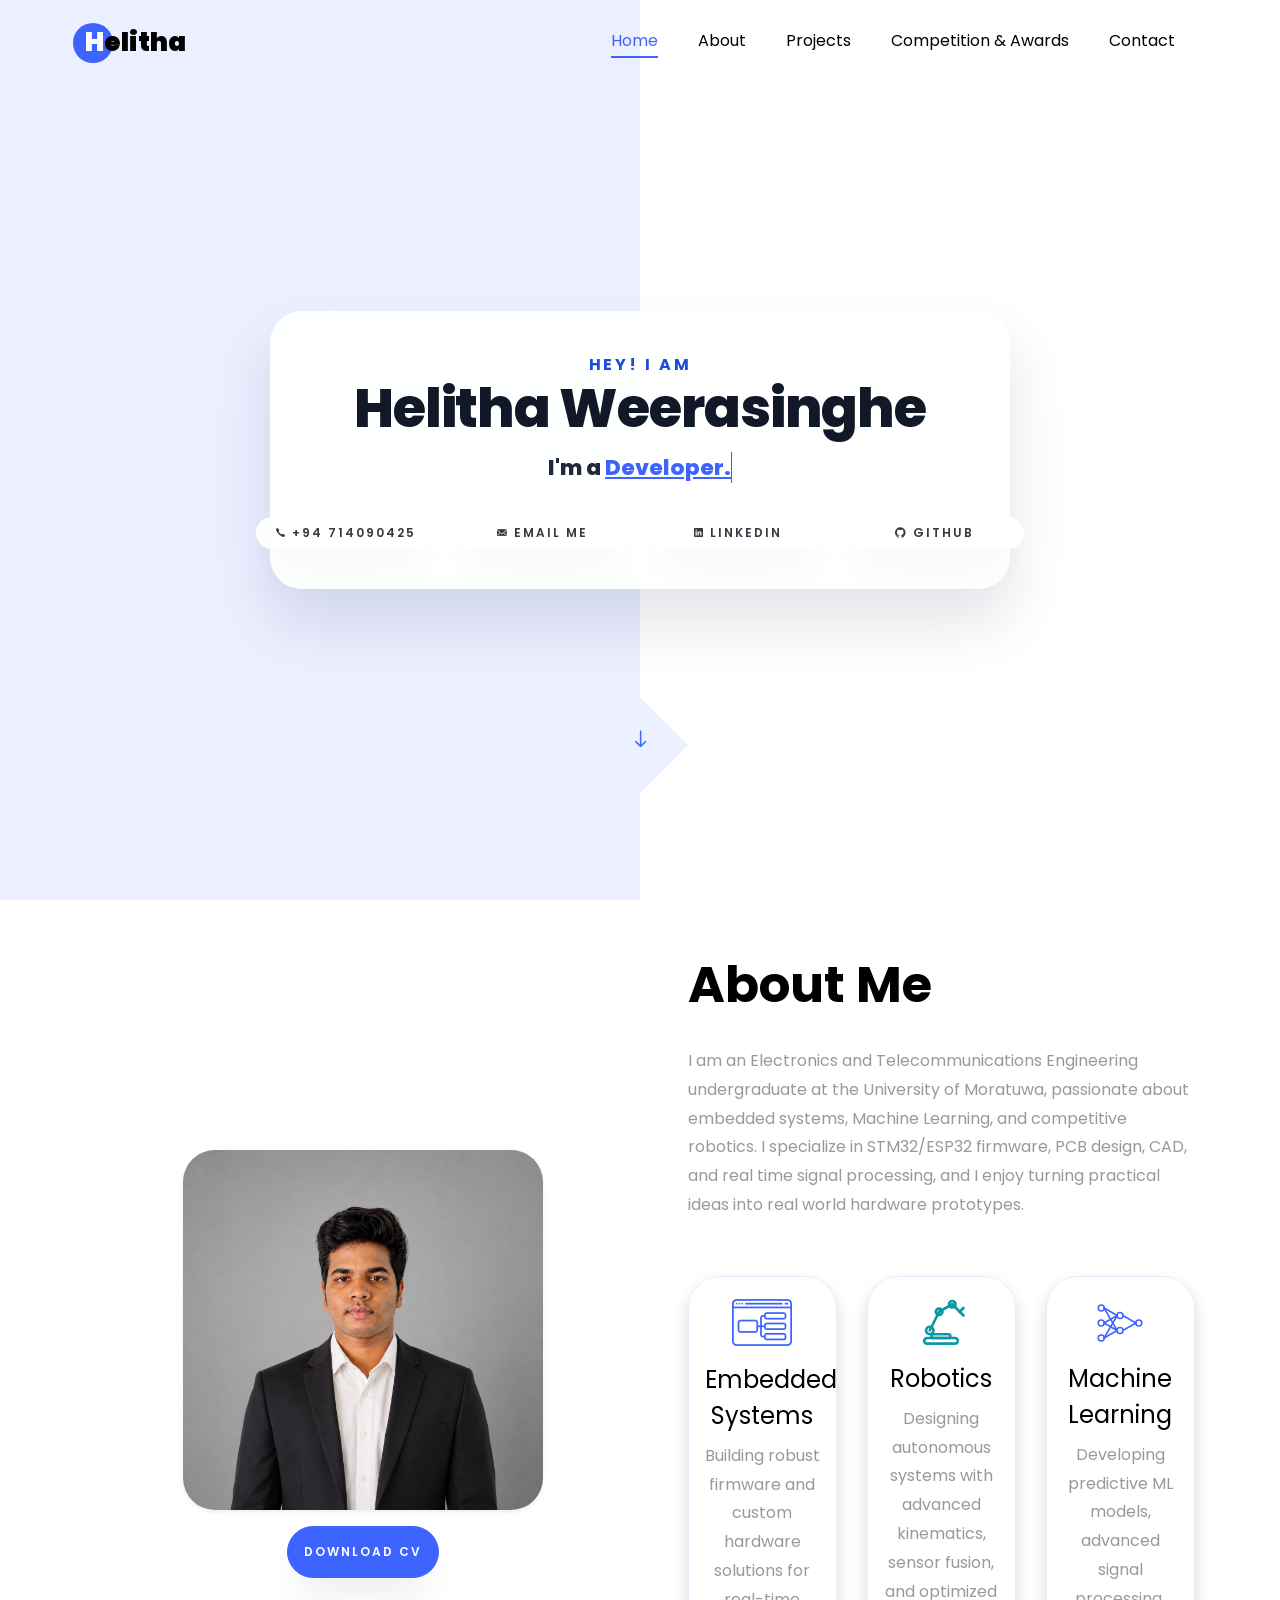
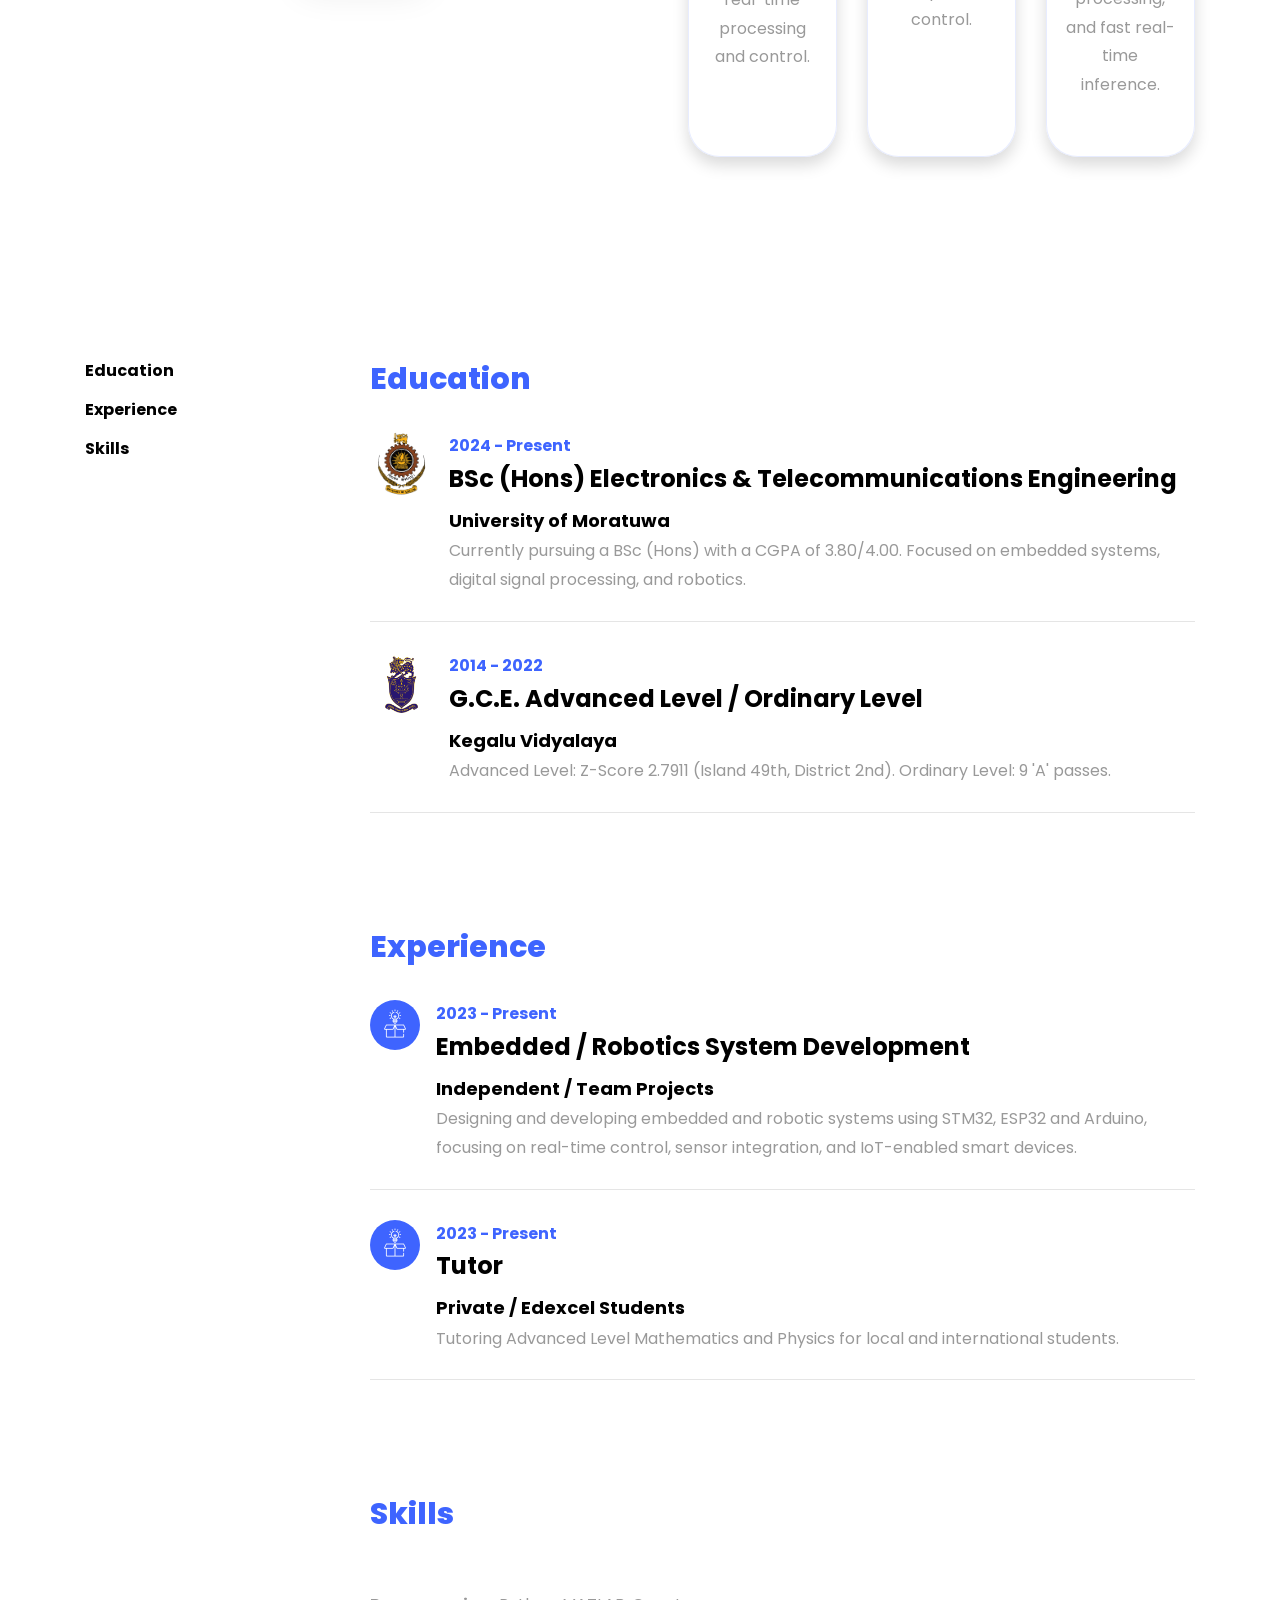
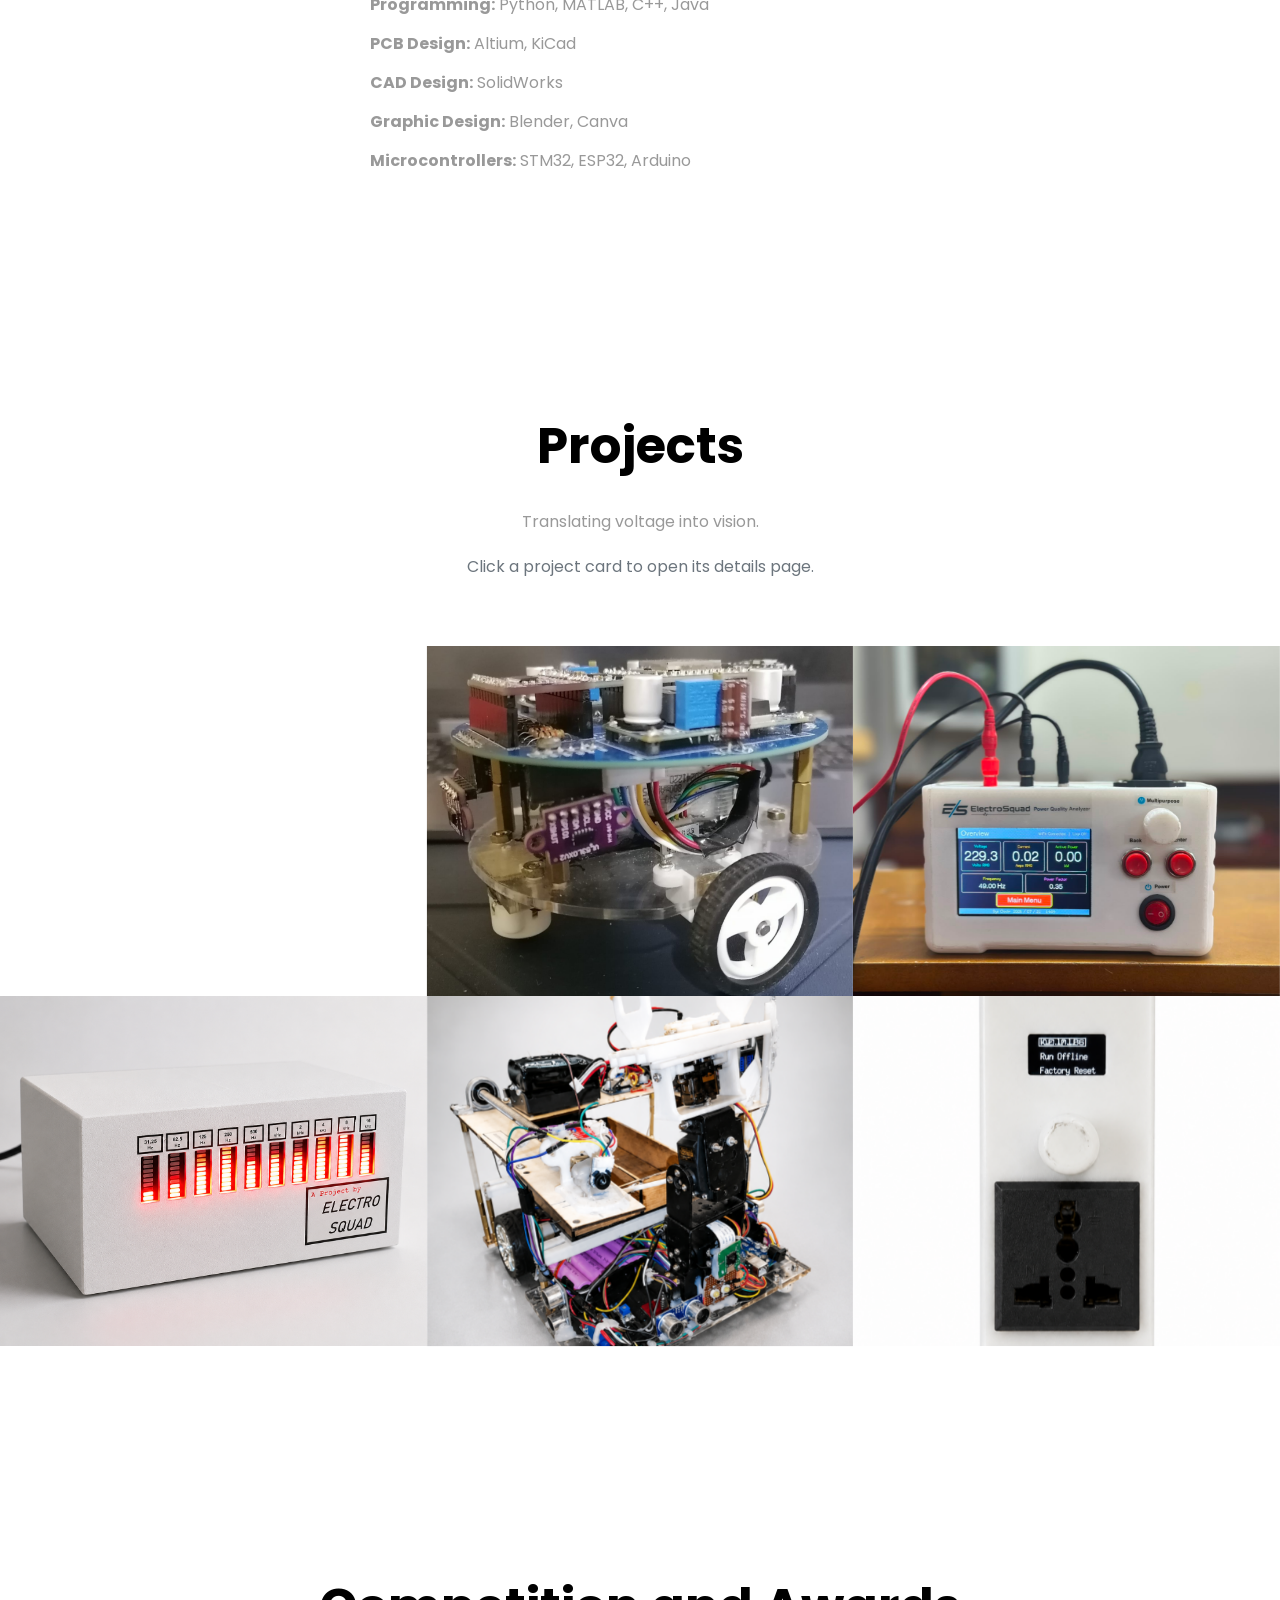
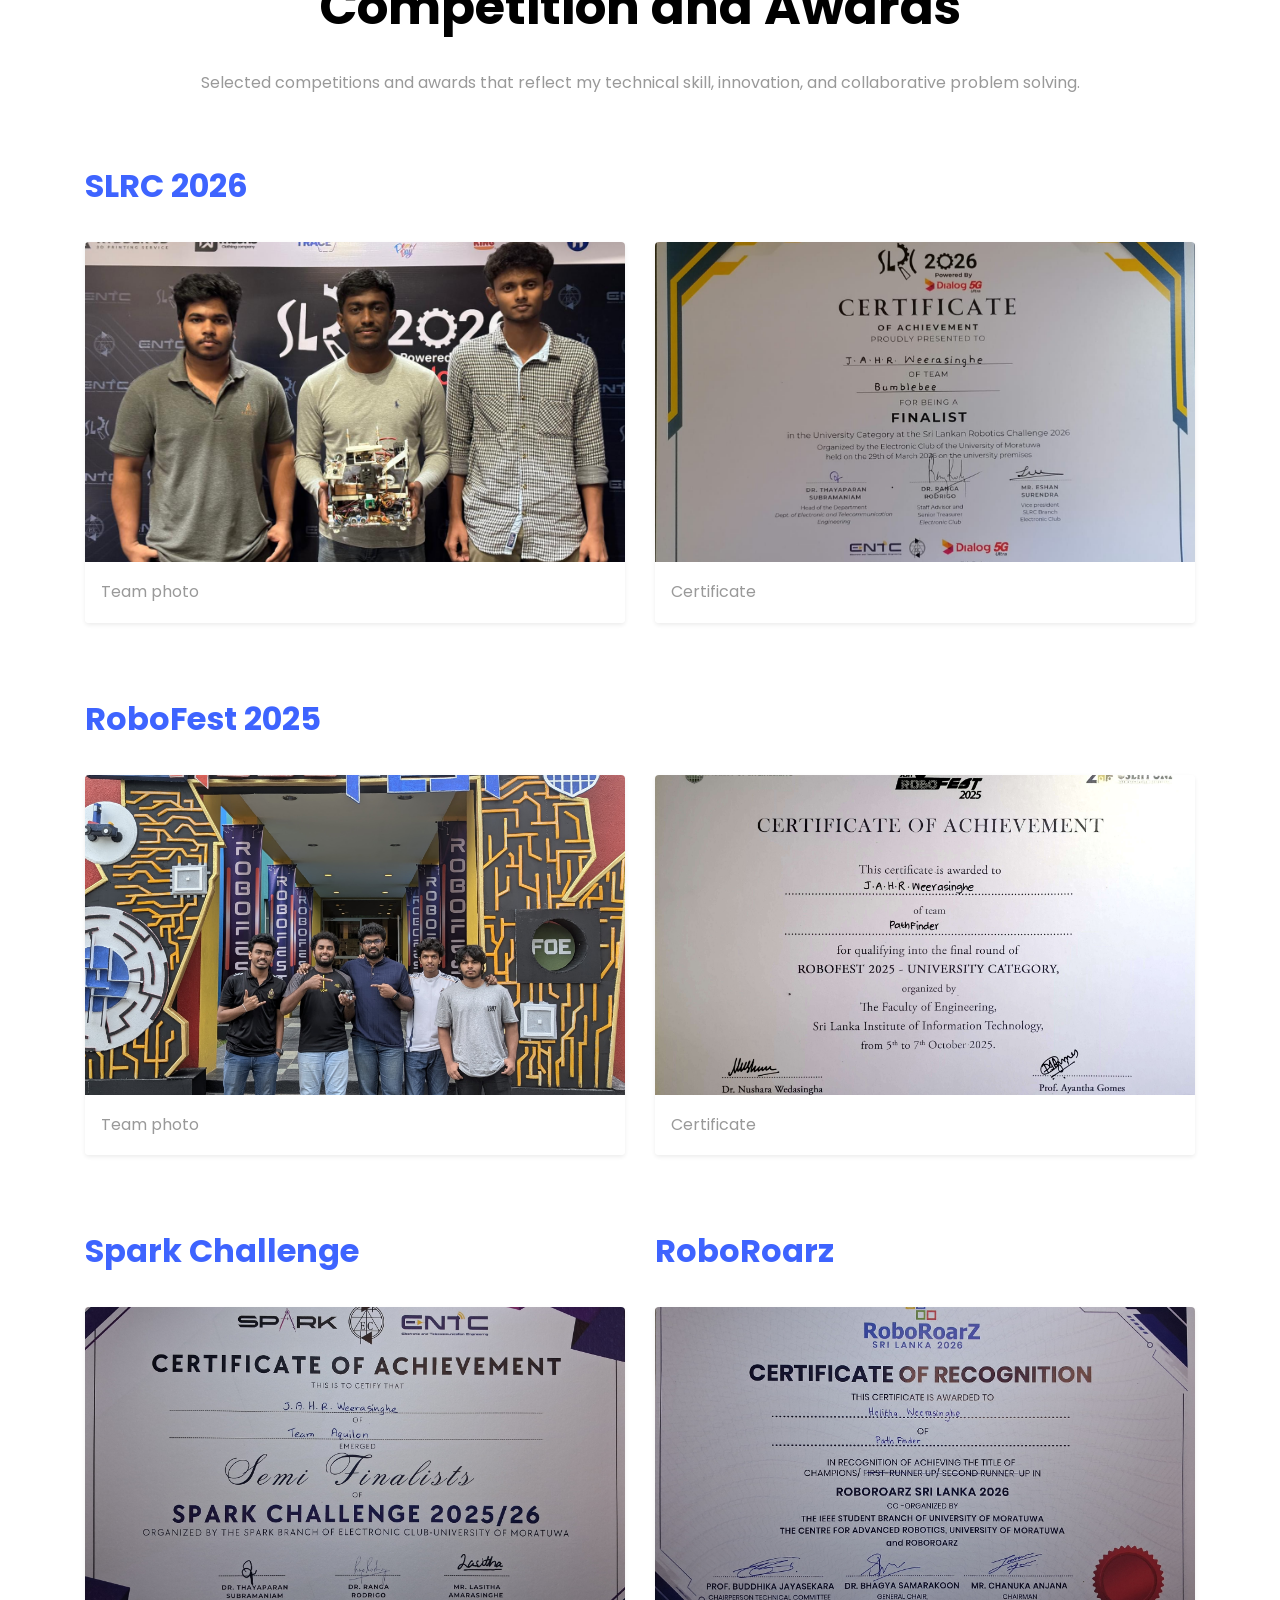
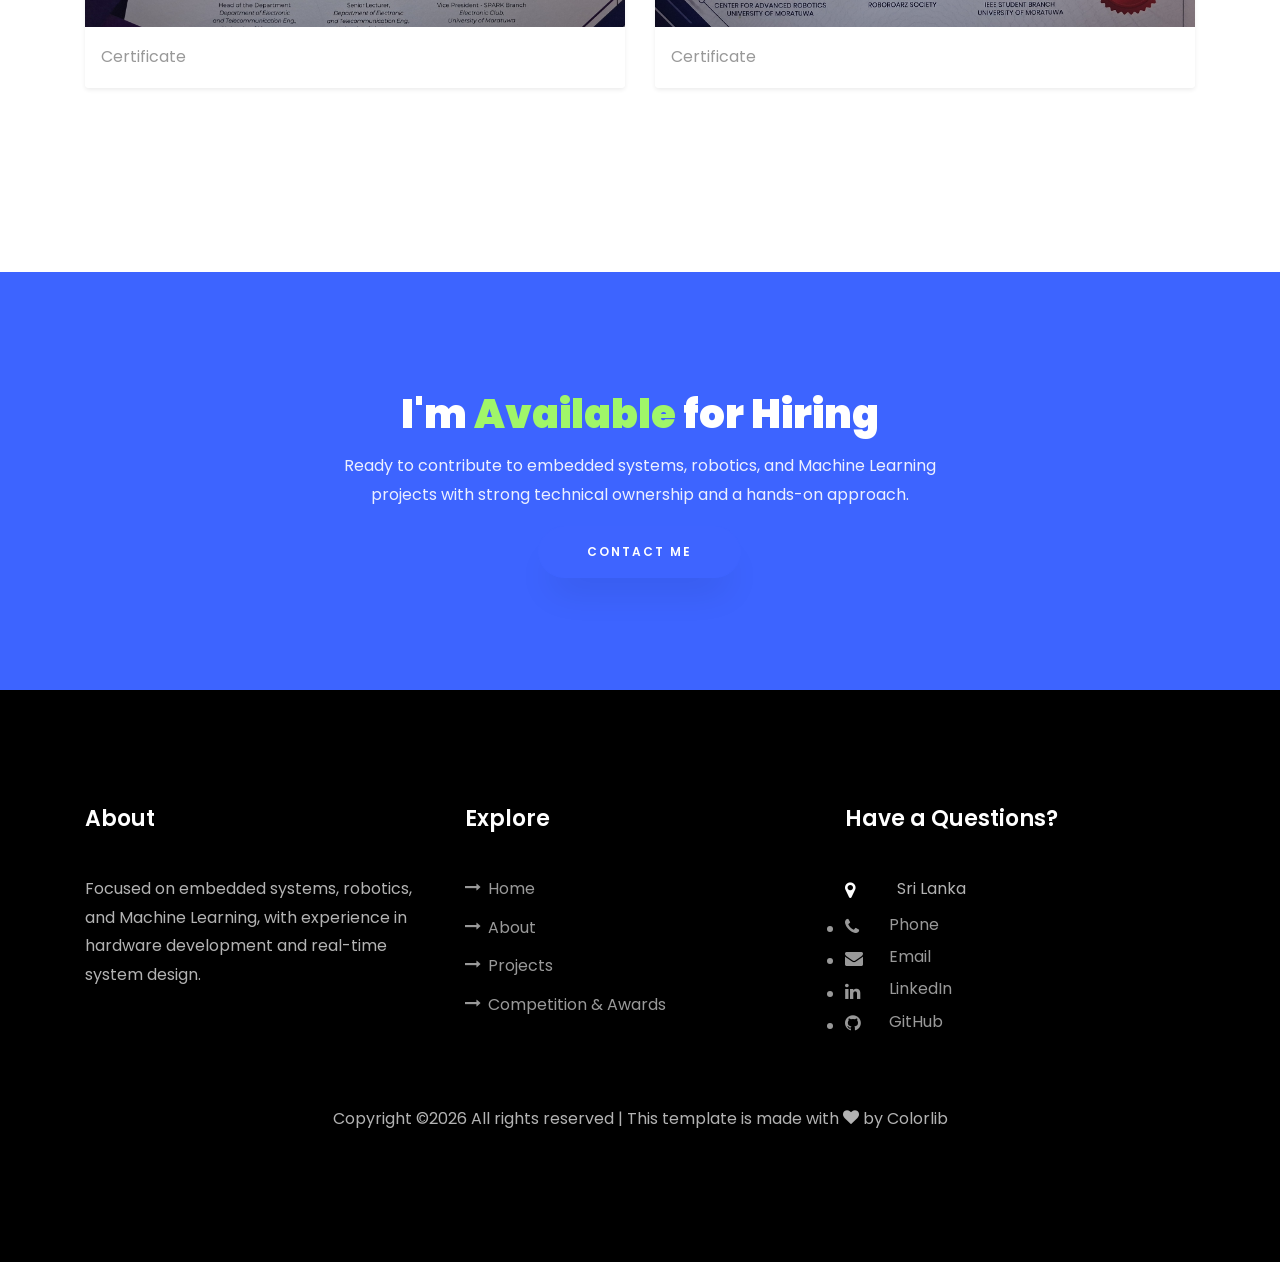
==== commit 996481ef: "Fix Asymetric" ====
--- a/index.html
+++ b/index.html
@@ -98,14 +98,14 @@
 	        <!-- Highlights: quick visual summary -->
 	        <div class="row mt-4">
 	          <div class="col-12 col-lg-4 d-flex align-items-stretch mb-4">
-	            <div class="services-1 shadow p-3 w-100 text-center d-flex flex-column justify-content-center h-100">
+	            <div class="services-1 shadow p-3 w-100 text-center d-flex flex-column justify-content-start h-100">
 	              <span class="icon d-flex align-items-center justify-content-center mb-2"><i class="flaticon-ux-design"></i></span>
 	              <h4 class="mb-2">Embedded Systems</h4>
-	              <p class="mb-0">Developing robust firmware and hardware solutions for real-time processing and control.</p>
+	              <p class="mb-0">Building robust firmware and custom hardware solutions for real-time processing and control.</p>
 	            </div>
 	          </div>
 	          <div class="col-12 col-lg-4 d-flex align-items-stretch mb-4">
-	            <div class="services-1 shadow p-3 w-100 text-center d-flex flex-column justify-content-center h-100">
+	            <div class="services-1 shadow p-3 w-100 text-center d-flex flex-column justify-content-start h-100">
 	              <span class="icon d-flex align-items-center justify-content-center mb-2">
 	                <svg viewBox="0 0 64 64" fill="none" xmlns="http://www.w3.org/2000/svg">
 	                  <g stroke="#0b97a7" stroke-width="2.8" stroke-linecap="round" stroke-linejoin="round">
@@ -132,11 +132,11 @@
 	                </svg>
 	              </span>
 	              <h4 class="mb-2">Robotics</h4>
-	              <p class="mb-0">Developing autonomous systems with advanced kinematics, sensor fusion, and optimized control algorithms.</p>
+	              <p class="mb-0">Designing autonomous systems with advanced kinematics, sensor fusion, and optimized control.</p>
 	            </div>
 	          </div>
 	          <div class="col-12 col-lg-4 d-flex align-items-stretch mb-4">
-	            <div class="services-1 shadow p-3 w-100 text-center d-flex flex-column justify-content-center h-100">
+	            <div class="services-1 shadow p-3 w-100 text-center d-flex flex-column justify-content-start h-100">
 	              <span class="icon d-flex align-items-center justify-content-center mb-2">
 	                <svg viewBox="0 0 64 64" fill="none" stroke="currentColor" stroke-width="1.6" stroke-linecap="round" stroke-linejoin="round" xmlns="http://www.w3.org/2000/svg">
 	                  <circle cx="12" cy="16" r="3.2" />
@@ -158,7 +158,7 @@
 	                </svg>
 	              </span>
 	              <h4 class="mb-2">Machine Learning</h4>
-	              <p class="mb-0">ML model development, signal processing, and real-time inference.</p>
+	              <p class="mb-0">Developing predictive ML models, advanced signal processing, and fast real-time inference.</p>
 	            </div>
 	          </div>
 	        </div>
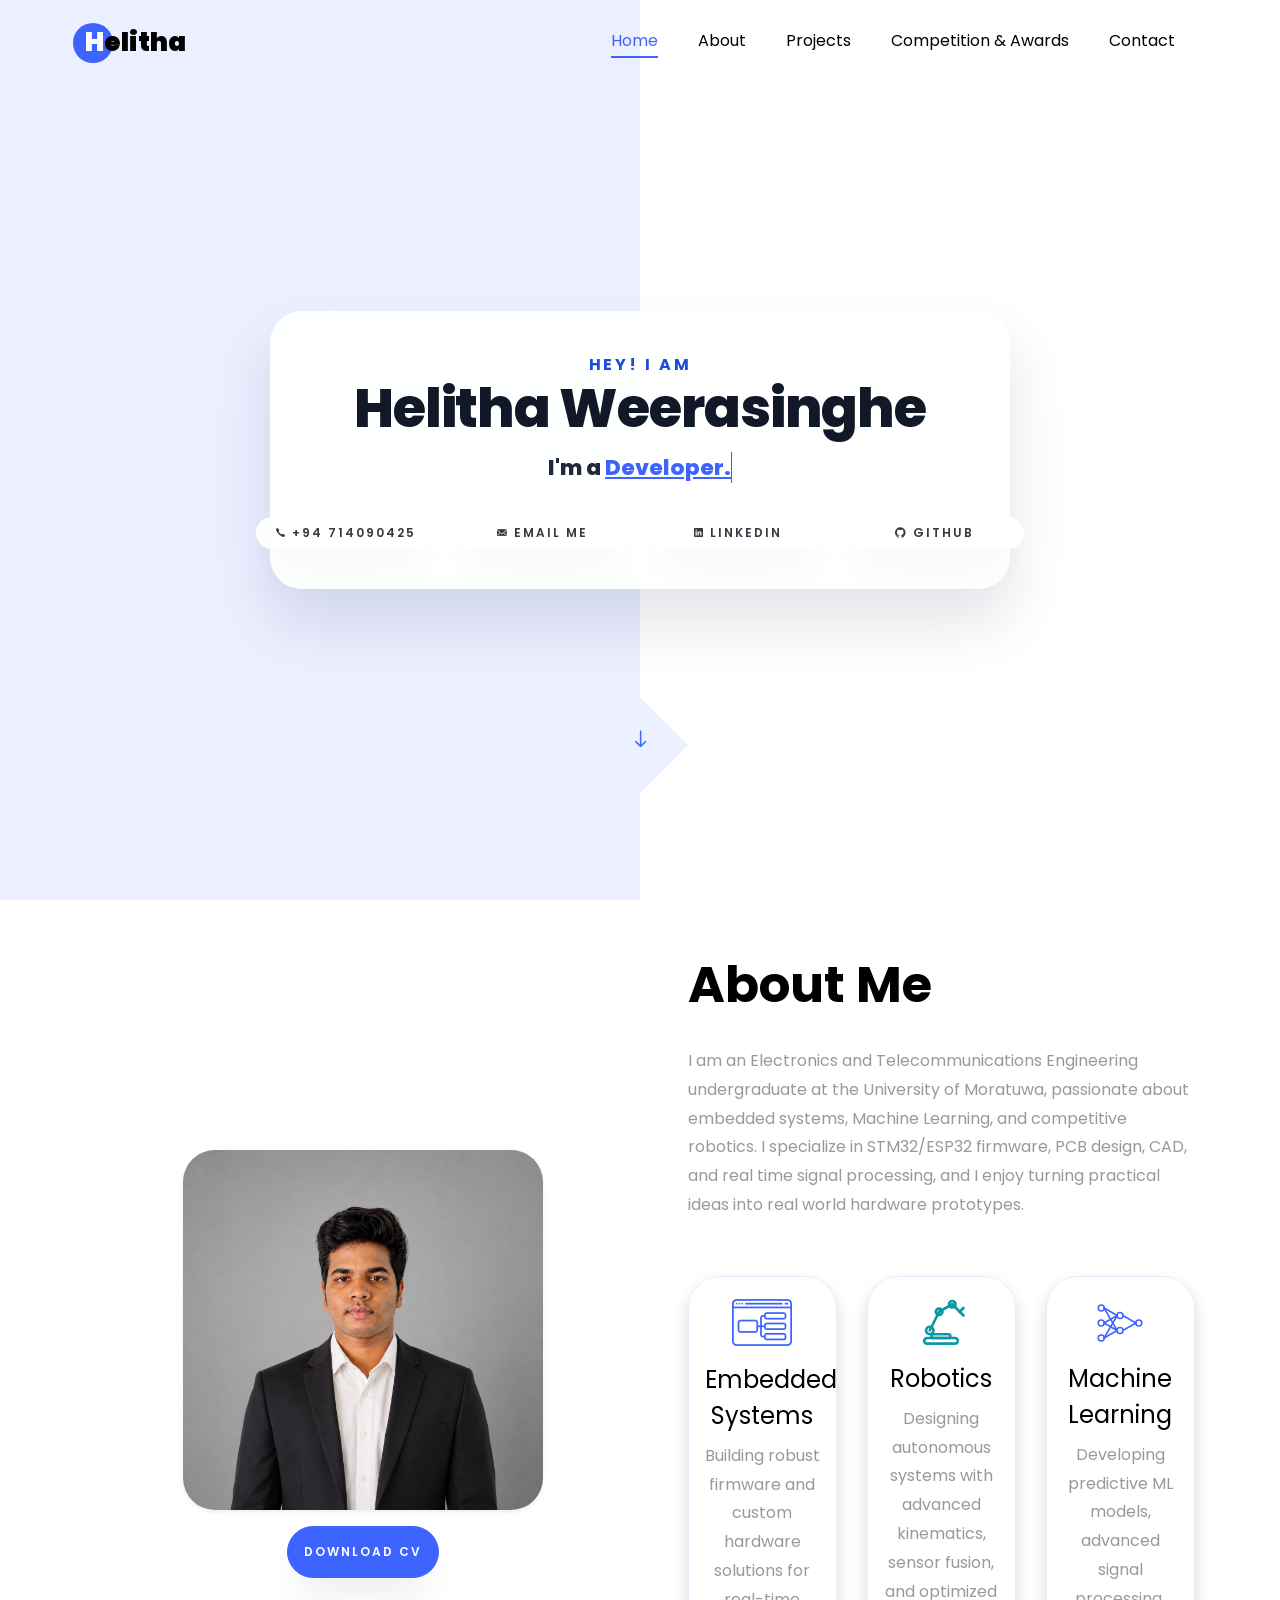
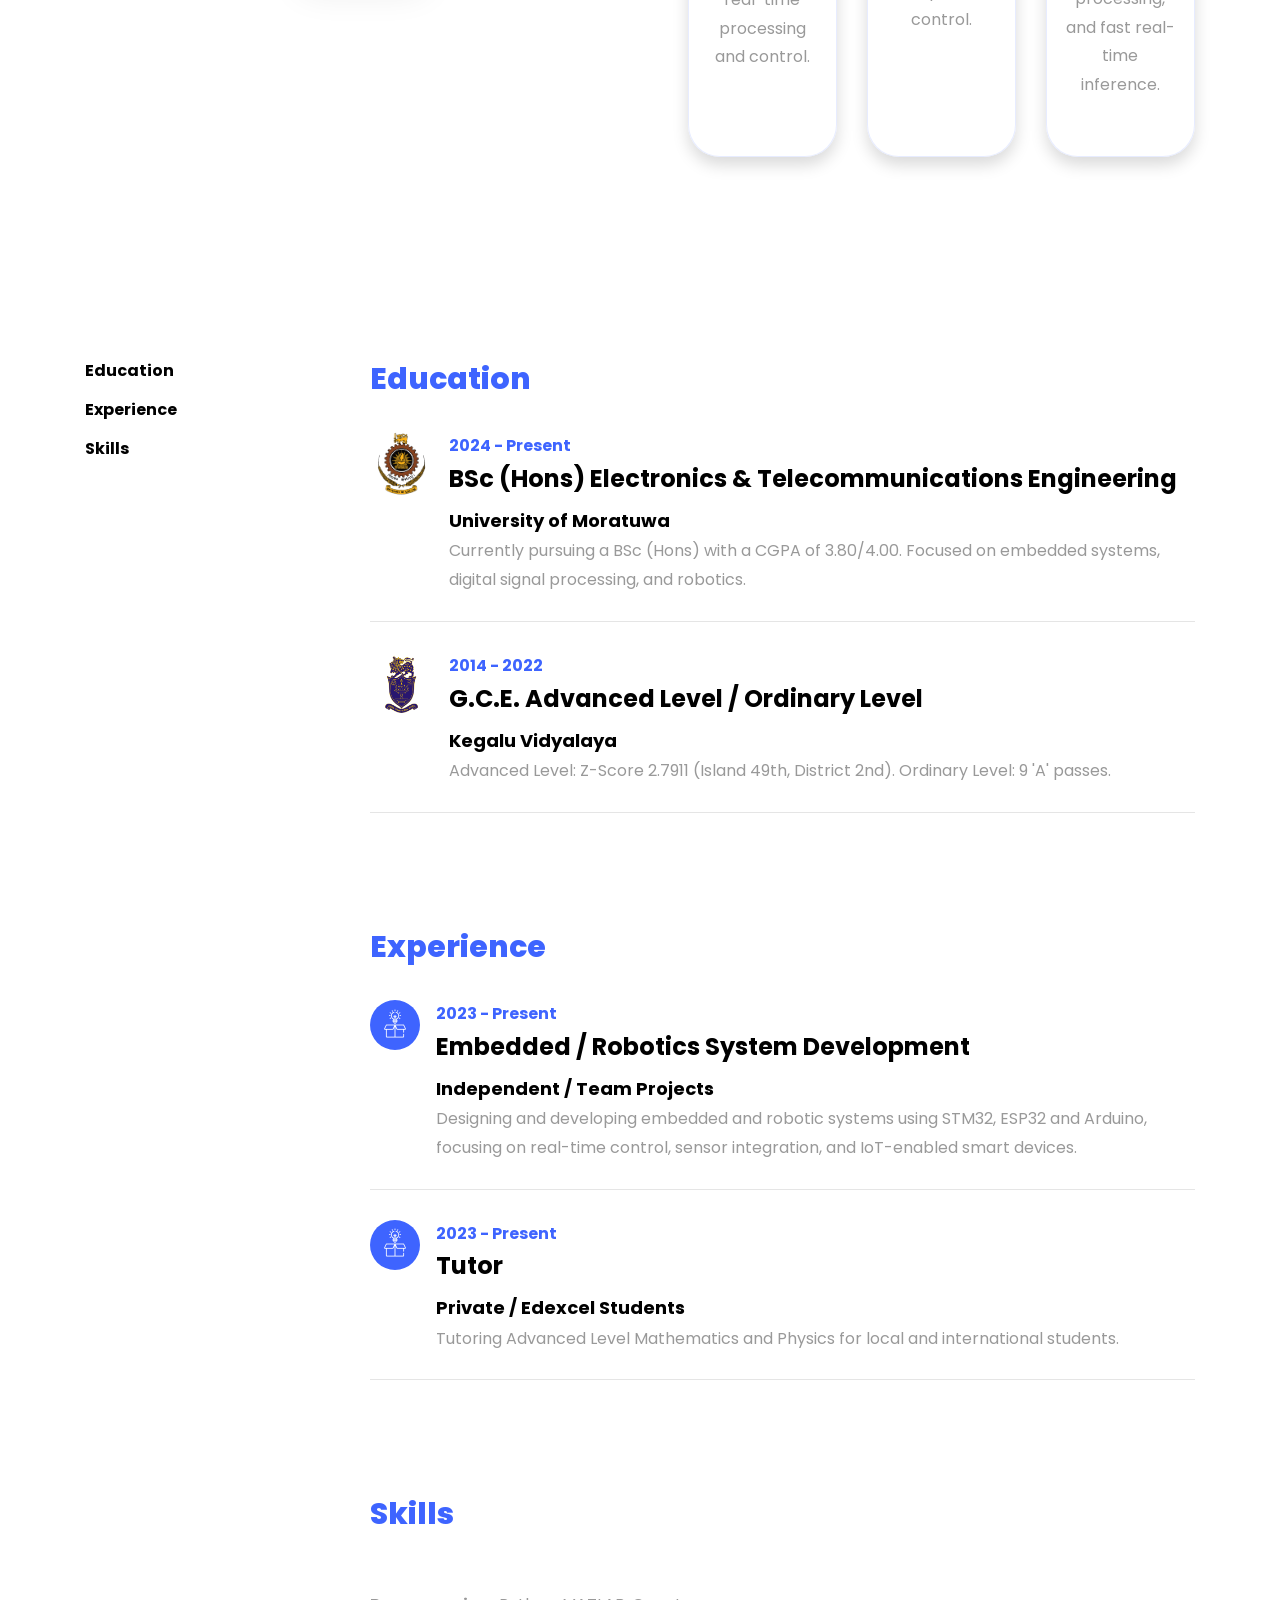
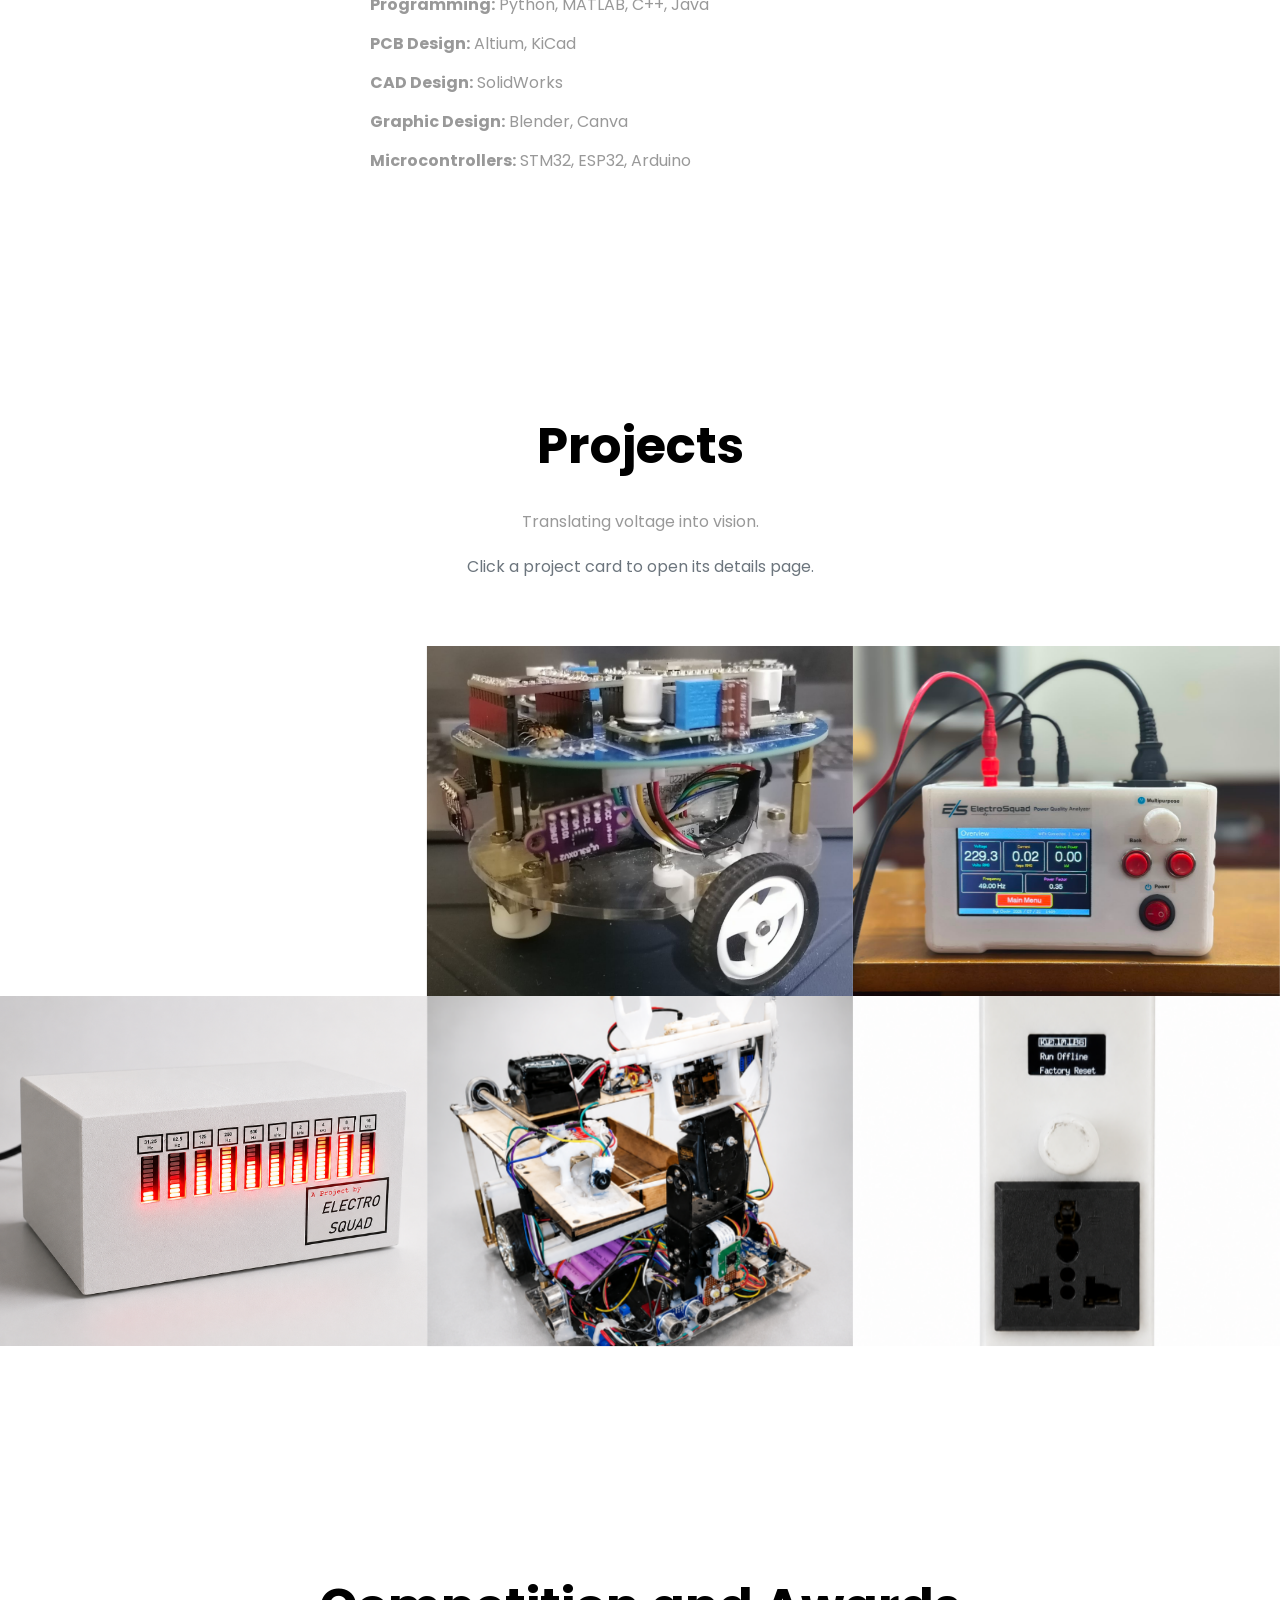
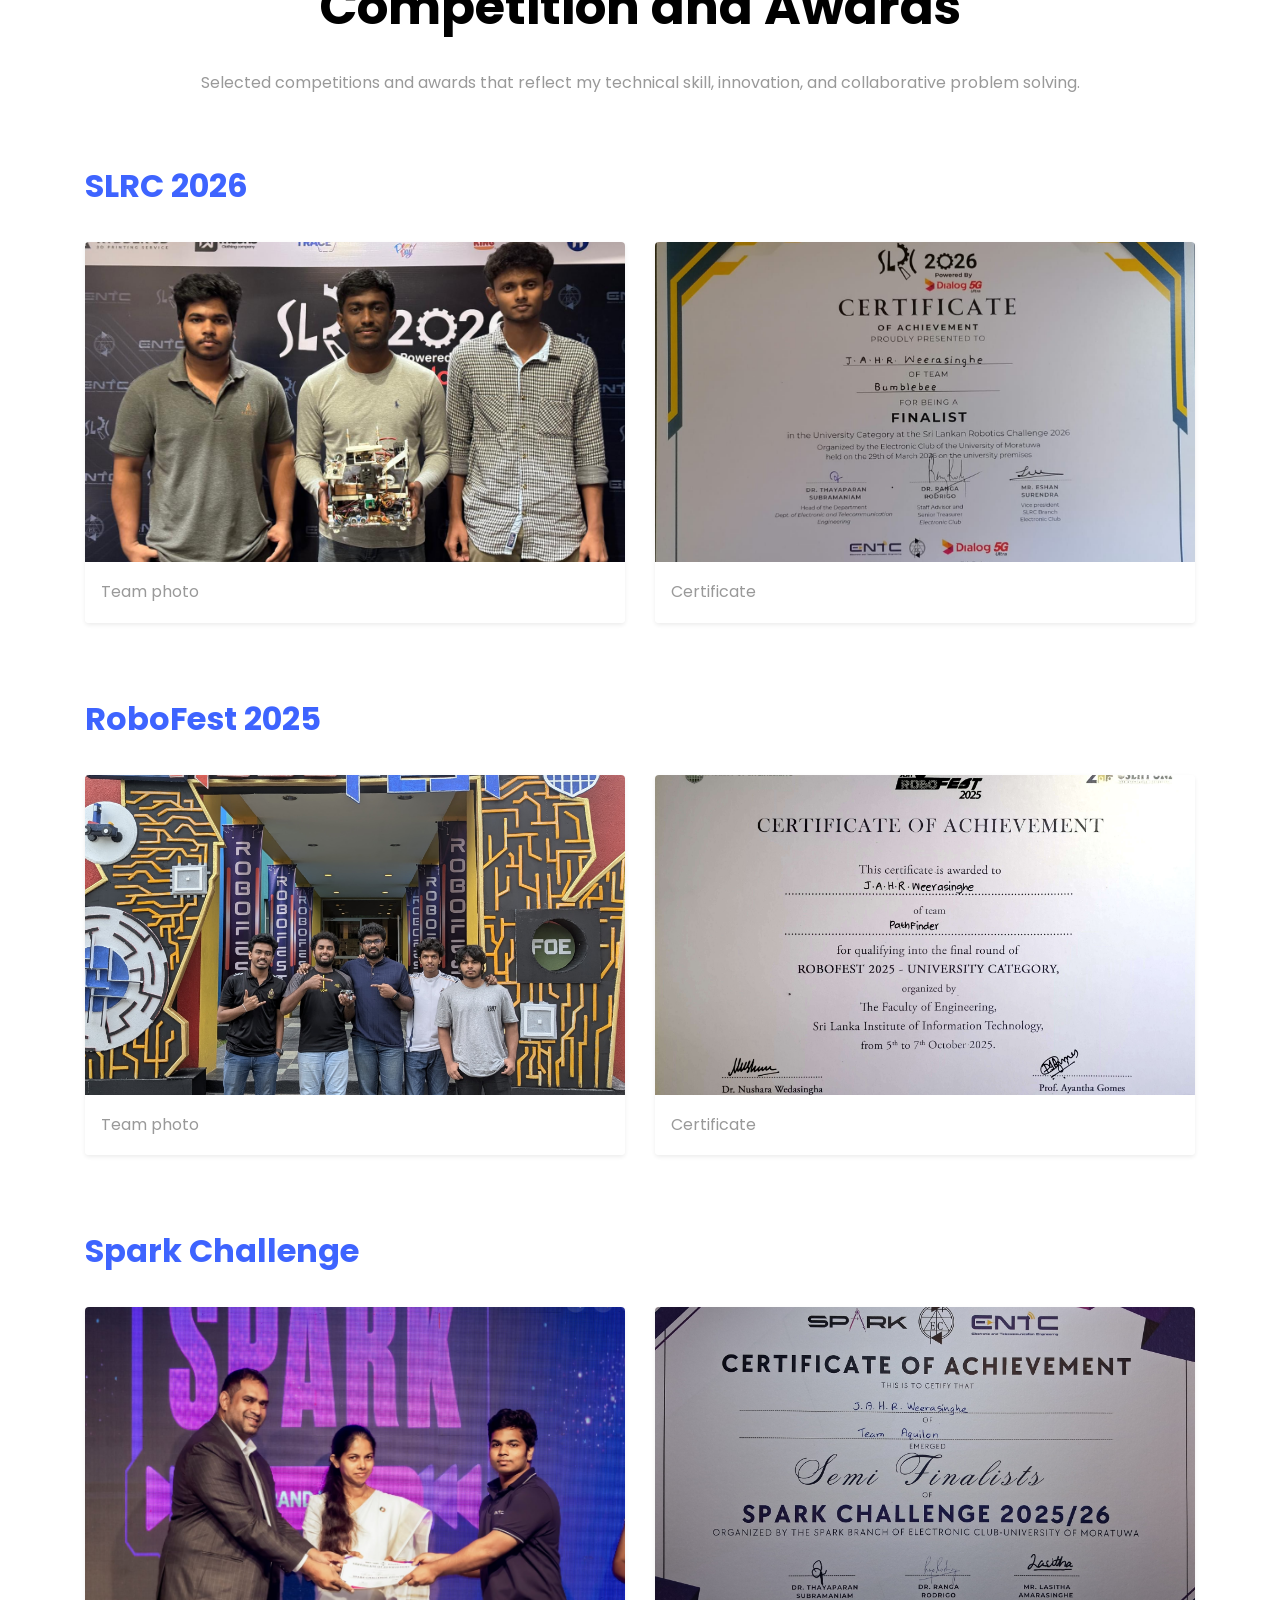
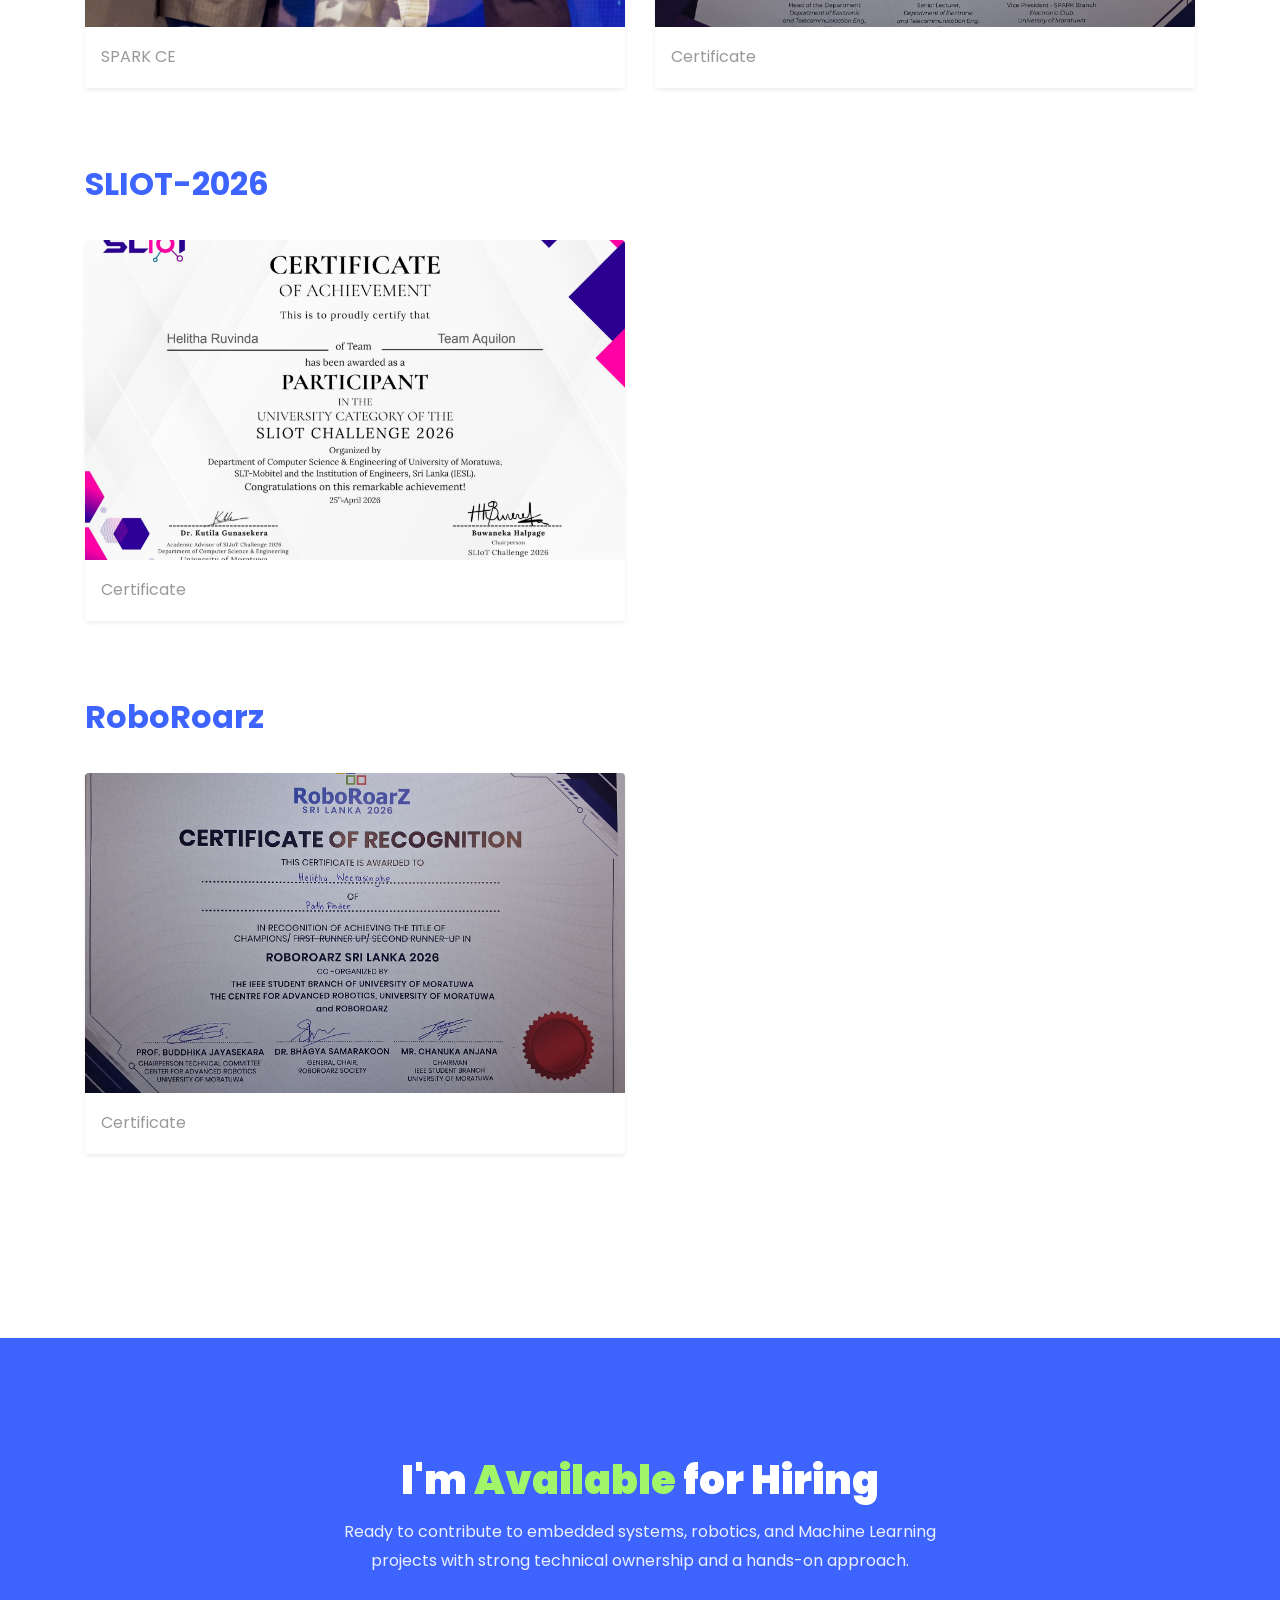
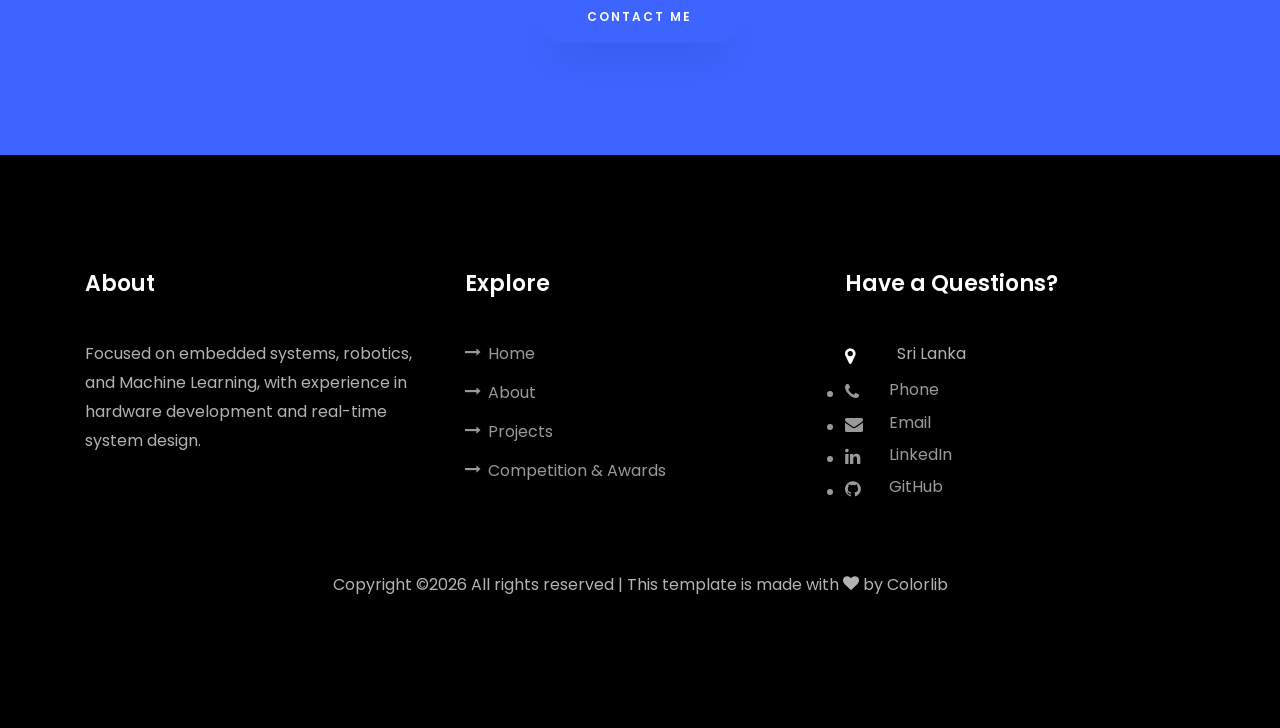
==== commit 75c50f2e: "Add Spark and SLIOT" ====
--- a/index.html
+++ b/index.html
@@ -399,24 +399,55 @@
           </div>
         </div>
         <div class="row mb-3">
-          <div class="col-md-6">
+          <div class="col-12">
             <h2 class="mb-3 text-primary font-weight-bold">Spark Challenge</h2>
           </div>
-          <div class="col-md-6">
+        </div>
+        <div class="row mb-5">
+          <div class="col-md-6 mb-4 ftco-animate">
+            <div class="shadow-sm rounded overflow-hidden h-100 d-flex flex-column">
+              <div style="height:320px; overflow:hidden;">
+                <img src="images/SPARK_CE.png" class="img-fluid w-100 h-100" style="object-fit:cover;" alt="SPARK CE certificate">
+              </div>
+              <div class="p-3 bg-white">
+                <p class="mb-0">SPARK CE</p>
+              </div>
+            </div>
+          </div>
+          <div class="col-md-6 mb-4 ftco-animate">
+            <div class="shadow-sm rounded overflow-hidden h-100 d-flex flex-column">
+              <div style="height:320px; overflow:hidden;">
+                <img src="images/Spark.jpg" class="img-fluid w-100 h-100" style="object-fit:cover;" alt="Spark certificate">
+              </div>
+              <div class="p-3 bg-white">
+                <p class="mb-0">Certificate</p>
+              </div>
+            </div>
+          </div>
+        </div>
+        <div class="row mb-3">
+          <div class="col-12">
+            <h2 class="mb-3 text-primary font-weight-bold">SLIOT-2026</h2>
+          </div>
+        </div>
+        <div class="row mb-5">
+          <div class="col-md-6 mb-4 ftco-animate">
+            <div class="shadow-sm rounded overflow-hidden h-100 d-flex flex-column">
+              <div style="height:320px; overflow:hidden;">
+                <img src="images/SLIOT.png" class="img-fluid w-100 h-100" style="object-fit:cover;" alt="SLIOT-2026 certificate">
+              </div>
+              <div class="p-3 bg-white">
+                <p class="mb-0">Certificate</p>
+              </div>
+            </div>
+          </div>
+        </div>
+        <div class="row mb-3">
+          <div class="col-12">
             <h2 class="mb-3 text-primary font-weight-bold">RoboRoarz</h2>
           </div>
         </div>
         <div class="row mb-5">
-          <div class="col-md-6 mb-4 ftco-animate">
-            <div class="shadow-sm rounded overflow-hidden h-100 d-flex flex-column">
-              <div style="height:320px; overflow:hidden;">
-                <img src="images/Spark.jpg" class="img-fluid w-100 h-100" style="object-fit:cover;" alt="Spark certificate">
-              </div>
-              <div class="p-3 bg-white">
-                <p class="mb-0">Certificate</p>
-              </div>
-            </div>
-          </div>
           <div class="col-md-6 mb-4 ftco-animate">
             <div class="shadow-sm rounded overflow-hidden h-100 d-flex flex-column">
               <div style="height:320px; overflow:hidden;">
